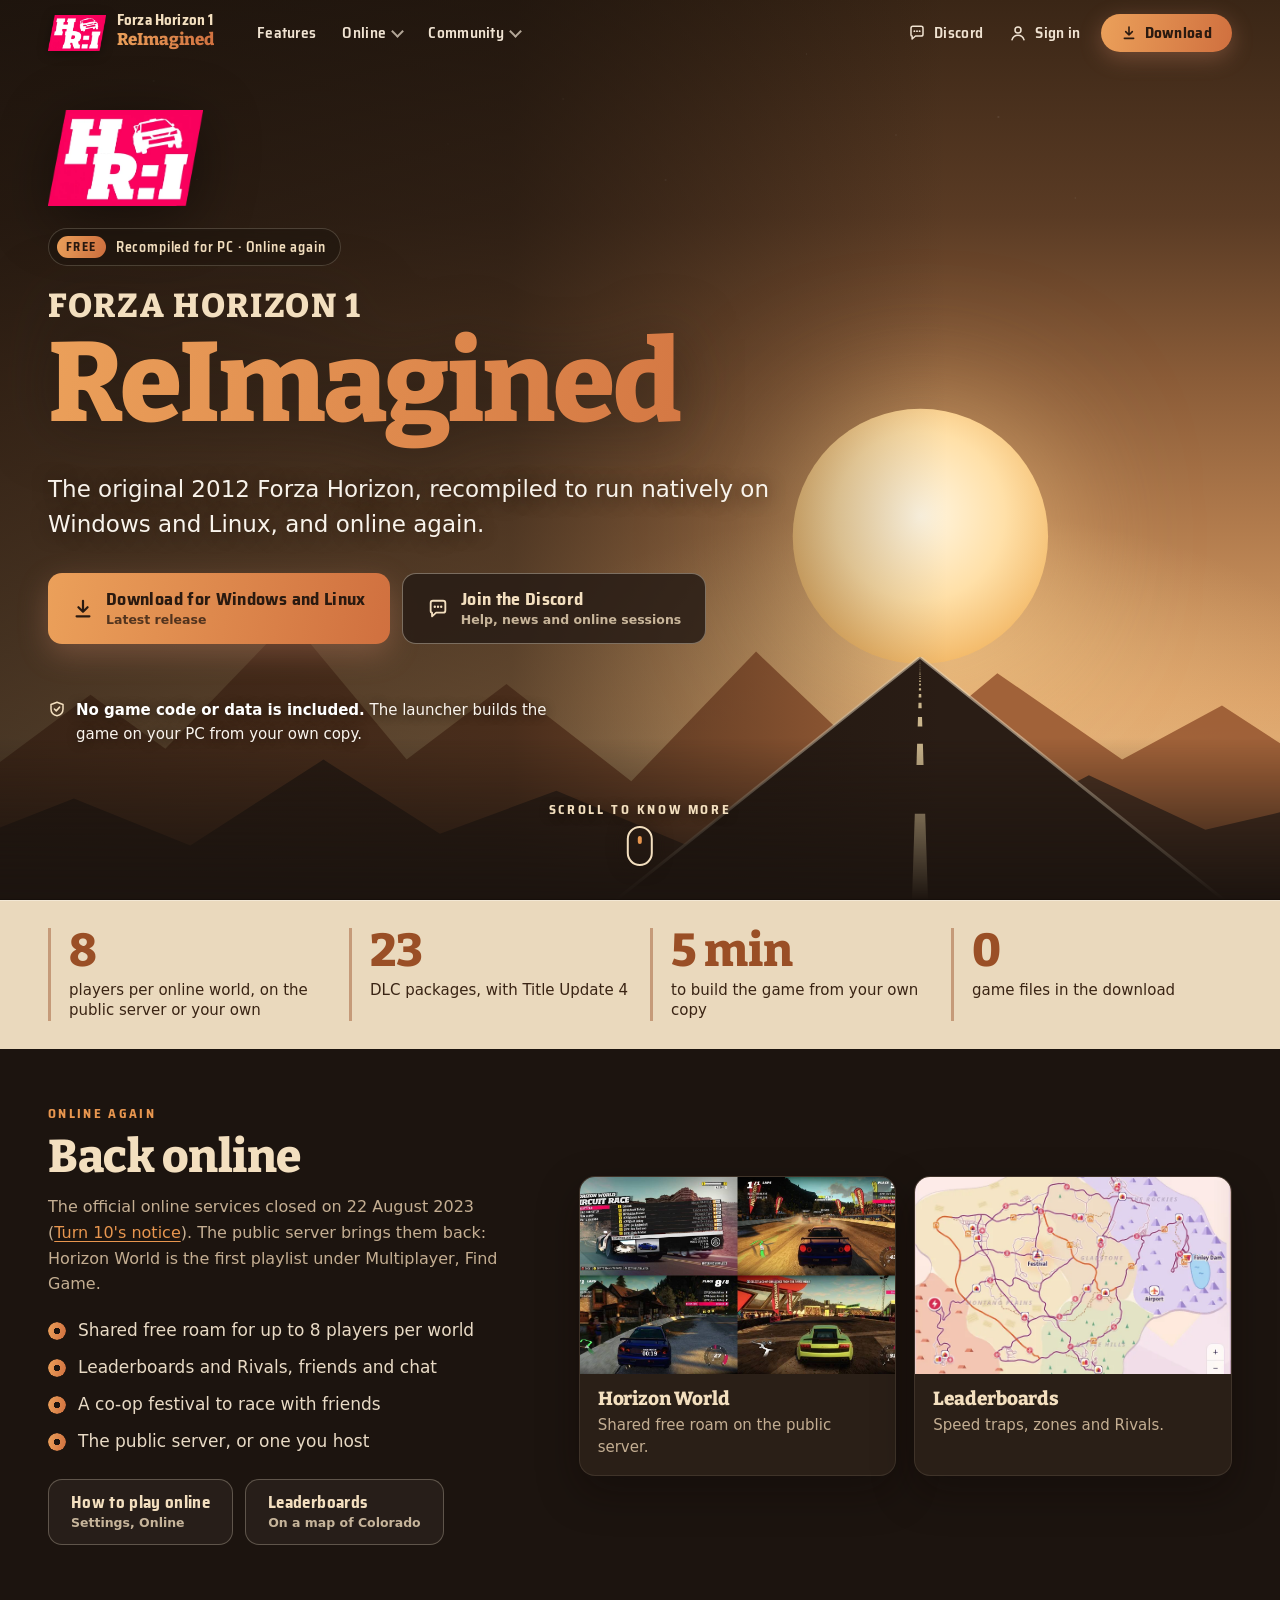
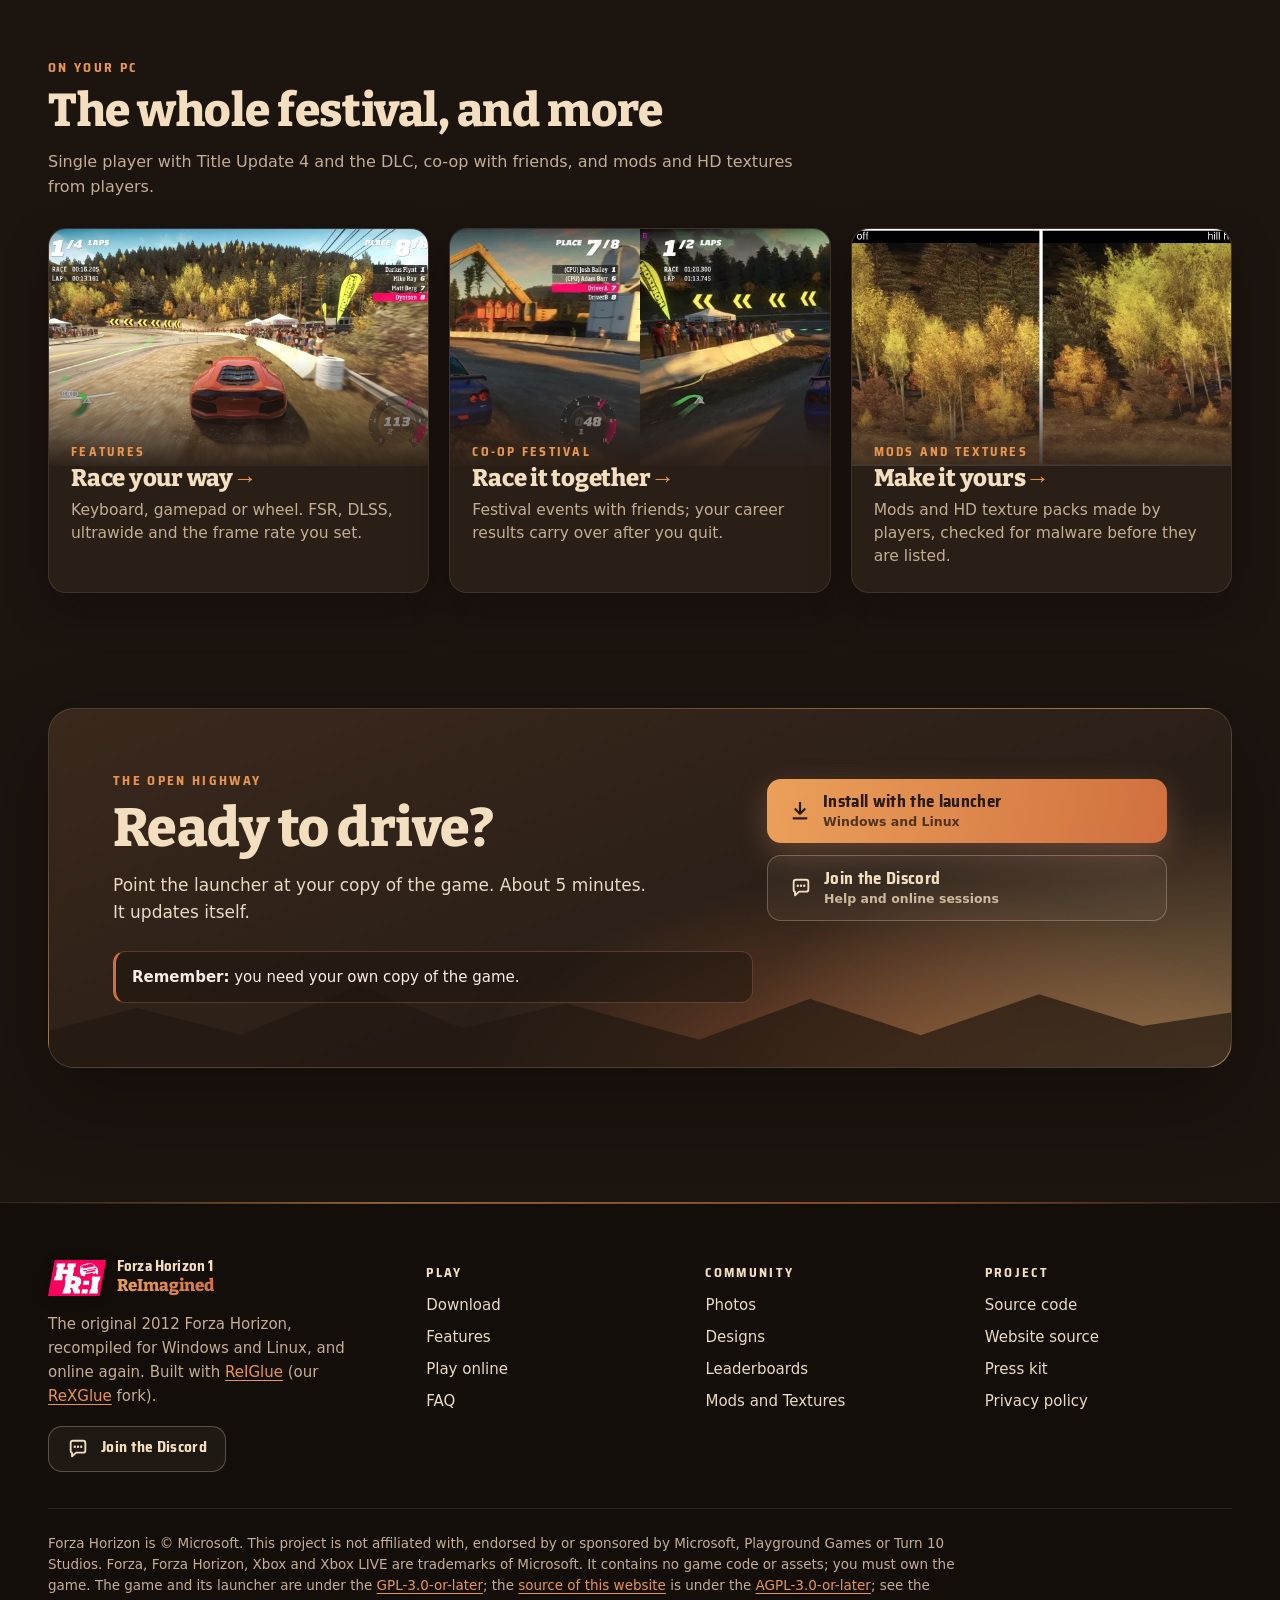
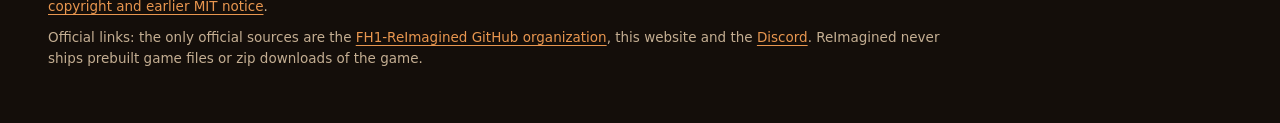
==== index.html @ 1848cf73 "Hide Photo of the Month until it runs, and say likes and uploads need one speed trap or record - Pho" ====
<!doctype html>
<html lang="en">
<head>
<meta charset="utf-8">
<meta name="viewport" content="width=device-width, initial-scale=1">
<script>
document.documentElement.classList.add("js");
try { if (localStorage.getItem("fh-signed-in") === "1") document.documentElement.classList.add("signed-in"); } catch (e) {}
(function () {
  var go = {
    mountains: "features.html#mountains",
    extras: "features.html#extras",
    numbers: "features.html#numbers",
    highway: "download.html#highway",
    online: "online.html#online",
    finish: "download.html#finish"
  };
  var id = location.hash.slice(1);
  if (go[id]) location.replace(go[id]);
})();
</script>
<title>Forza Horizon 1: ReImagined - Native PC Recomp, Online Again</title>
<meta name="description" content="The original 2012 Forza Horizon, statically recompiled to run natively on Windows and Linux, and online again: Horizon World for up to 8 players, leaderboards and Rivals on a public server you can also host. The launcher builds the game on your PC from your own copy. No game code or data included.">
<link rel="canonical" href="https://forza.dyotson.dev/">
<meta name="theme-color" content="#1c140f">
<meta property="og:title" content="Forza Horizon 1: ReImagined - the 2012 Forza Horizon, recompiled for PC and online again">
<meta property="og:description" content="The original 2012 Forza Horizon, recompiled to run natively on Windows and Linux, and online again: Horizon World, leaderboards and Rivals on a public server or your own. No game code or data included: you bring your own copy.">
<meta property="og:type" content="website">
<meta property="og:url" content="https://forza.dyotson.dev/">
<meta property="og:image" content="https://forza.dyotson.dev/images/social-preview.png">
<meta name="twitter:card" content="summary_large_image">
<script type="application/ld+json">
{
  "@context": "https://schema.org",
  "@graph": [
    {
      "@type": "WebSite",
      "name": "Forza Horizon 1: ReImagined",
      "alternateName": ["FH1 ReImagined", "ReImagined"],
      "url": "https://forza.dyotson.dev/"
    },
    {
      "@type": "SoftwareApplication",
      "name": "Forza Horizon 1: ReImagined",
      "alternateName": "FH1 ReImagined",
      "description": "The original 2012 Forza Horizon (Xbox 360), statically recompiled to run natively on Windows and Linux, with online play restored on a public server you can also host. The launcher builds the game from your own copy; no game code or data is included.",
      "applicationCategory": "GameApplication",
      "operatingSystem": "Windows 10, Windows 11, Linux, SteamOS",
      "url": "https://forza.dyotson.dev/",
      "downloadUrl": "https://github.com/FH1-ReImagined/ForzaHorizon1-ReImagined/releases/latest",
      "codeRepository": "https://github.com/FH1-ReImagined/ForzaHorizon1-ReImagined",
      "license": "https://github.com/FH1-ReImagined/ForzaHorizon1-ReImagined/blob/main/LICENSE",
      "image": "https://forza.dyotson.dev/images/social-preview.png",
      "isAccessibleForFree": true,
      "offers": {"@type": "Offer", "price": "0", "priceCurrency": "USD"},
      "sameAs": ["https://github.com/FH1-ReImagined/ForzaHorizon1-ReImagined", "https://discord.gg/yu7zScdcWw"]
    }
  ]
}
</script>
<link rel="icon" href="images/logo.svg" type="image/svg+xml">
<link rel="icon" href="images/favicon-32.png" sizes="32x32" type="image/png">
<link rel="apple-touch-icon" href="images/apple-touch-icon.png">
<link rel="stylesheet" href="style.css">
</head>
<body class="landing">
<a class="skip" href="#festival">Skip to content</a>

<div class="scene" aria-hidden="true">
  <div class="sky"></div>
  <div class="stars"></div>
  <div class="glow"></div>
  <svg class="sun" viewBox="0 0 160 160" width="160" height="160">
    <defs><radialGradient id="sunfill" cx=".5" cy=".42" r=".6"><stop offset="0" stop-color="#fff6e2"/><stop offset=".55" stop-color="#ffe0a8"/><stop offset="1" stop-color="#f2b765"/></radialGradient></defs>
    <circle cx="80" cy="80" r="76" fill="url(#sunfill)"/>
  </svg>
  <svg class="ridge far" viewBox="0 0 1600 300" preserveAspectRatio="none"><polygon points="0,300 0,190 140,110 230,160 380,40 520,170 640,100 790,190 940,70 1090,180 1230,90 1380,170 1500,120 1600,170 1600,300"/></svg>
  <svg class="ridge near" viewBox="0 0 1600 300" preserveAspectRatio="none"><polygon points="0,300 0,220 120,170 260,230 420,120 560,215 700,160 880,240 1030,150 1180,230 1340,140 1480,210 1600,180 1600,300"/></svg>
  <svg class="hero-road" viewBox="0 0 1600 400" preserveAspectRatio="none"><polygon class="asphalt" points="1150,0 1530,400 770,400"/><path class="edge" d="M1150 0L770 400M1150 0L1530 400"/><polygon class="dash" points="1143.5,258.1 1156.5,258.1 1160.0,400.0 1140.0,400.0"/><polygon class="dash" points="1146.4,142.9 1153.6,142.9 1154.4,177.8 1145.6,177.8"/><polygon class="dash" points="1147.5,98.8 1152.5,98.8 1152.9,114.3 1147.1,114.3"/><polygon class="dash" points="1148.1,75.5 1151.9,75.5 1152.1,84.2 1147.9,84.2"/><polygon class="dash" points="1148.5,61.1 1151.5,61.1 1151.7,66.7 1148.3,66.7"/><polygon class="dash" points="1148.7,51.3 1151.3,51.3 1151.4,55.2 1148.6,55.2"/><polygon class="dash" points="1148.9,44.2 1151.1,44.2 1151.2,47.1 1148.8,47.1"/><polygon class="dash" points="1149.0,38.8 1151.0,38.8 1151.0,41.0 1149.0,41.0"/><polygon class="dash" points="1149.1,34.6 1150.9,34.6 1150.9,36.4 1149.1,36.4"/><polygon class="dash" points="1149.2,31.2 1150.8,31.2 1150.8,32.7 1149.2,32.7"/><polygon class="dash" points="1149.3,28.5 1150.7,28.5 1150.7,29.6 1149.3,29.6"/><polygon class="dash" points="1149.3,26.1 1150.7,26.1 1150.7,27.1 1149.3,27.1"/><polygon class="dash" points="1149.4,24.2 1150.6,24.2 1150.6,25.0 1149.4,25.0"/><polygon class="dash" points="1149.4,22.5 1150.6,22.5 1150.6,23.2 1149.4,23.2"/><polygon class="dash" points="1149.5,21.0 1150.5,21.0 1150.5,21.6 1149.5,21.6"/><polygon class="dash" points="1149.5,19.7 1150.5,19.7 1150.5,20.3 1149.5,20.3"/><polygon class="dash" points="1149.5,18.6 1150.5,18.6 1150.5,19.0 1149.5,19.0"/><polygon class="dash" points="1149.6,17.5 1150.4,17.5 1150.4,18.0 1149.6,18.0"/><polygon class="dash" points="1149.6,16.6 1150.4,16.6 1150.4,17.0 1149.6,17.0"/><polygon class="dash" points="1149.6,15.8 1150.4,15.8 1150.4,16.2 1149.6,16.2"/><polygon class="dash" points="1149.6,15.1 1150.4,15.1 1150.4,15.4 1149.6,15.4"/><polygon class="dash" points="1149.6,14.4 1150.4,14.4 1150.4,14.7 1149.6,14.7"/><polygon class="dash" points="1149.7,13.8 1150.3,13.8 1150.4,14.0 1149.6,14.0"/><polygon class="dash" points="1149.7,13.2 1150.3,13.2 1150.3,13.4 1149.7,13.4"/><polygon class="dash" points="1149.7,12.7 1150.3,12.7 1150.3,12.9 1149.7,12.9"/><polygon class="dash" points="1149.7,12.2 1150.3,12.2 1150.3,12.4 1149.7,12.4"/><polygon class="dash" points="1149.7,11.7 1150.3,11.7 1150.3,11.9 1149.7,11.9"/><polygon class="dash" points="1149.7,11.3 1150.3,11.3 1150.3,11.5 1149.7,11.5"/><polygon class="dash" points="1149.7,10.9 1150.3,10.9 1150.3,11.1 1149.7,11.1"/><polygon class="dash" points="1149.7,10.6 1150.3,10.6 1150.3,10.7 1149.7,10.7"/><polygon class="dash" points="1149.7,10.2 1150.3,10.2 1150.3,10.4 1149.7,10.4"/><polygon class="dash" points="1149.8,9.9 1150.2,9.9 1150.3,10.1 1149.7,10.1"/><polygon class="dash" points="1149.8,9.6 1150.2,9.6 1150.2,9.8 1149.8,9.8"/><polygon class="dash" points="1149.8,9.3 1150.2,9.3 1150.2,9.5 1149.8,9.5"/><polygon class="dash" points="1149.8,9.1 1150.2,9.1 1150.2,9.2 1149.8,9.2"/><polygon class="dash" points="1149.8,8.8 1150.2,8.8 1150.2,8.9 1149.8,8.9"/><polygon class="dash" points="1149.8,8.6 1150.2,8.6 1150.2,8.7 1149.8,8.7"/><polygon class="dash" points="1149.8,8.4 1150.2,8.4 1150.2,8.5 1149.8,8.5"/><polygon class="dash" points="1149.8,8.2 1150.2,8.2 1150.2,8.2 1149.8,8.2"/><polygon class="dash" points="1149.8,8.0 1150.2,8.0 1150.2,8.0 1149.8,8.0"/><polygon class="dash" points="1149.8,7.8 1150.2,7.8 1150.2,7.8 1149.8,7.8"/><polygon class="dash" points="1149.8,7.6 1150.2,7.6 1150.2,7.7 1149.8,7.7"/><polygon class="dash" points="1149.8,7.4 1150.2,7.4 1150.2,7.5 1149.8,7.5"/><polygon class="dash" points="1149.8,7.2 1150.2,7.2 1150.2,7.3 1149.8,7.3"/><polygon class="dash" points="1149.8,7.1 1150.2,7.1 1150.2,7.1 1149.8,7.1"/></svg>
</div>

<header class="topbar">
  <a class="brand" href="index.html" aria-current="page"><img src="images/logo-mark.webp" alt="" width="58" height="36"><span>Forza Horizon 1<b>ReImagined</b></span></a>
  <button type="button" class="nav-toggle" aria-expanded="false" aria-controls="site-nav"><span class="nav-bars" aria-hidden="true"></span>Menu</button>
  <nav id="site-nav" aria-label="Site">
    <a href="features.html">Features</a>
    <details class="menu" open>
      <summary>Online</summary>
      <div class="menu-panel" id="nav-online">
        <div class="menu-list">
          <a href="leaderboards.html">Leaderboards</a>
          <a href="mods.html">Mods and Textures</a>
        </div>
      </div>
    </details>
    <details class="menu" open>
      <summary>Community</summary>
      <div class="menu-panel" id="nav-community">
        <div class="menu-list">
          <a href="gallery.html">Photos</a>
          <a href="designs.html">Designs</a>
          <a href="press.html">Press</a>
          <a href="faq.html">FAQ</a>
        </div>
      </div>
    </details>
    <a class="nav-discord" href="https://discord.gg/yu7zScdcWw">Discord</a>
    <a class="nav-account" href="account.html">Sign in</a>
    <a class="nav-cta" href="download.html">Download</a>
  </nav>
</header>

<main>
  <section id="festival" class="hero" aria-labelledby="hero-title">
    <div class="hero-copy">
      <img class="hero-logo" src="images/logo-mark.webp" alt="" width="194" height="120">
      <p class="hero-tag"><b>Free</b>Recompiled for PC &middot; Online again</p>
      <h1 id="hero-title"><span class="h1-small">Forza Horizon 1</span><span class="h1-big">ReImagined</span></h1>
      <p class="lead">The original 2012 Forza Horizon, recompiled to run natively on Windows and Linux, and online again.</p>
      <div class="cta">
        <a class="btn primary ico ico-download" href="https://github.com/FH1-ReImagined/ForzaHorizon1-ReImagined/releases/latest">
          <span>Download for Windows and Linux</span><small>Latest release</small>
        </a>
        <a class="btn ghost ico ico-chat" href="https://discord.gg/yu7zScdcWw">
          <span>Join the Discord</span><small>Help, news and online sessions</small>
        </a>
      </div>
      <p class="hero-live" role="status" aria-live="polite" aria-atomic="true"><a class="hero-live-pill" id="online-now" href="online.html" hidden><span class="live-dot" aria-hidden="true"></span><span class="live-text"></span></a></p>
      <p class="hero-note ico ico-shield"><span><strong>No game code or data is included.</strong> The launcher builds the game on your PC from your own copy.</span></p>
    </div>
    <a class="scroll-hint" href="#glance"><span>Scroll to know more</span><span class="mouse" aria-hidden="true"></span></a>
  </section>

  <section id="glance" class="facts-band" aria-label="At a glance">
    <dl class="facts">
      <div><dt>8</dt><dd>players per online world, on the public server or your own</dd></div>
      <div><dt>23</dt><dd>DLC packages, with Title Update 4</dd></div>
      <div><dt>5 min</dt><dd>to build the game from your own copy</dd></div>
      <div><dt>0</dt><dd>game files in the download</dd></div>
    </dl>
  </section>

  <section id="again" class="stop split" aria-labelledby="again-h">
    <div class="section-head">
      <p class="kicker">Online again</p>
      <h2 id="again-h">Back online</h2>
      <p class="aside">The official online services closed on 22 August 2023 (<a href="https://forza.net/news/forza-horizon-online-services-closure">Turn 10's notice</a>). The public server brings them back: Horizon World is the first playlist under Multiplayer, Find Game.</p>
      <ul class="ticks">
        <li>Shared free roam for up to 8 players per world</li>
        <li>Leaderboards and Rivals, friends and chat</li>
        <li>A co-op festival to race with friends</li>
        <li>The public server, or one you host</li>
      </ul>
      <div class="cta">
        <a class="btn ghost" href="online.html"><span>How to play online</span><small>Settings, Online</small></a>
        <a class="btn ghost" href="leaderboards.html"><span>Leaderboards</span><small>On a map of Colorado</small></a>
      </div>
      <!-- TODO(trailer): there is no trailer yet. When one exists, put its link or embed here. -->
    </div>
    <ul class="cards media-pair" aria-label="Online play">
      <li><figure>
        <button type="button" data-full="images/forza-horizon-world-online.jpg" data-cap="Online free roam"><img src="images/forza-horizon-world-online.jpg" alt="The Horizon World online playlist lobby" width="1280" height="720" loading="lazy"></button>
        <figcaption><b>Horizon World</b>Shared free roam on the public server.</figcaption>
      </figure></li>
      <li><figure>
        <button type="button" data-full="images/leaderboards-map.webp" data-cap="Leaderboards"><img src="images/leaderboards-map.webp" alt="The leaderboards map of Colorado with speed trap pins" width="710" height="552" loading="lazy"></button>
        <figcaption><b>Leaderboards</b>Speed traps, zones and Rivals.</figcaption>
      </figure></li>
    </ul>
  </section>

  <section id="explore" class="stop" aria-labelledby="explore-h">
    <div class="section-head">
      <p class="kicker">On your PC</p>
      <h2 id="explore-h">The whole festival, and more</h2>
      <p class="aside">Single player with Title Update 4 and the DLC, co-op with friends, and mods and HD textures from players.</p>
    </div>
    <ul class="tiles">
      <li><a class="tile" href="features.html">
        <span class="tile-pic"><img src="images/forza-race.jpg" alt="" width="1280" height="720" loading="lazy"></span>
        <span class="tile-body"><span class="tile-kicker">Features</span><b>Race your way</b><span>Keyboard, gamepad or wheel. FSR, DLSS, ultrawide and the frame rate you set.</span></span>
      </a></li>
      <li><a class="tile" href="features.html#extras">
        <span class="tile-pic"><img src="images/coop-race.webp" alt="" width="1280" height="360" loading="lazy"></span>
        <span class="tile-body"><span class="tile-kicker">Co-op Festival</span><b>Race it together</b><span>Festival events with friends; your career results carry over after you quit.</span></span>
      </a></li>
      <li><a class="tile" href="mods.html">
        <span class="tile-pic"><img src="images/hd-before-after.webp" alt="" width="1412" height="450" loading="lazy"></span>
        <span class="tile-body"><span class="tile-kicker">Mods and Textures</span><b>Make it yours</b><span>Mods and HD texture packs made by players, checked for malware before they are listed.</span></span>
      </a></li>
    </ul>
  </section>

  <section id="potm" class="stop" data-potm-featured hidden aria-labelledby="potm-h">
    <div class="section-head row">
      <div>
        <p class="kicker">Monthly event</p>
        <h2 id="potm-h">Photo of the Month <span class="potm-of" data-potm-month></span></h2>
        <p class="aside">The latest winner: the shot with the most votes in its month. Entering and voting are free.</p>
      </div>
      <a class="link-more" href="photo-of-the-month.html">Vote this month</a>
    </div>
    <div class="potm-featured" data-potm-photo></div>
  </section>

  <section id="photos" class="stop" data-photos-section hidden aria-labelledby="photos-h">
    <div class="section-head row">
      <div>
        <p class="kicker">Photo mode</p>
        <h2 id="photos-h">Community photos</h2>
        <p class="aside">The newest shots from players. Share yours from photo mode in the game.</p>
      </div>
      <a class="link-more" href="gallery.html">See all photos</a>
    </div>
    <ul class="shots photos" data-photos="3" aria-label="The newest community photos"></ul>
  </section>

  <section id="ready" class="stop" aria-labelledby="ready-h">
    <div class="finale">
      <div>
        <p class="kicker">The open highway</p>
        <h2 id="ready-h">Ready to drive?</h2>
        <p class="aside">Point the launcher at your copy of the game. About 5 minutes. It updates itself.</p>
      </div>
      <div class="cta">
        <a class="btn primary ico ico-download" href="download.html">
          <span>Install with the launcher</span><small>Windows and Linux</small>
        </a>
        <a class="btn ghost ico ico-chat" href="https://discord.gg/yu7zScdcWw">
          <span>Join the Discord</span><small>Help and online sessions</small>
        </a>
      </div>
      <p class="notice"><strong>Remember:</strong> you need your own copy of the game.</p>
    </div>
  </section>
</main>

<footer>
  <div class="foot-top">
    <div class="foot-brand">
      <a class="brand" href="index.html"><img src="images/logo-mark.webp" alt="" width="58" height="36"><span>Forza Horizon 1<b>ReImagined</b></span></a>
      <p>The original 2012 Forza Horizon, recompiled for Windows and Linux, and online again. Built with <a href="https://github.com/FH1-ReImagined/ReIGlue">ReIGlue</a> (our <a href="https://github.com/rexglue/rexglue-sdk">ReXGlue</a> fork).</p>
      <a class="btn ghost ico ico-chat" href="https://discord.gg/yu7zScdcWw"><span>Join the Discord</span></a>
    </div>
    <div class="foot-col">
      <p class="foot-h">Play</p>
      <ul>
        <li><a href="download.html">Download</a></li>
        <li><a href="features.html">Features</a></li>
        <li><a href="online.html">Play online</a></li>
        <li><a href="faq.html">FAQ</a></li>
      </ul>
    </div>
    <div class="foot-col">
      <p class="foot-h">Community</p>
      <ul>
        <li><a href="gallery.html">Photos</a></li>
        <li><a href="designs.html">Designs</a></li>
        <li><a href="leaderboards.html">Leaderboards</a></li>
        <li><a href="mods.html">Mods and Textures</a></li>
      </ul>
    </div>
    <div class="foot-col">
      <p class="foot-h">Project</p>
      <ul>
        <li><a href="https://github.com/FH1-ReImagined/ForzaHorizon1-ReImagined">Source code</a></li>
        <li><a href="https://github.com/FH1-ReImagined/website">Website source</a></li>
        <li><a href="press.html">Press kit</a></li>
        <li><a href="https://github.com/FH1-ReImagined/ForzaHorizon1-ReImagined/blob/main/PRIVACY.md">Privacy policy</a></li>
      </ul>
    </div>
  </div>
  <div class="foot-legal">
    <p>Forza Horizon is &copy; Microsoft. This project is not affiliated with, endorsed by or sponsored by Microsoft, Playground Games or Turn 10 Studios. Forza, Forza Horizon, Xbox and Xbox LIVE are trademarks of Microsoft. It contains no game code or assets; you must own the game. The game and its launcher are under the <a href="https://github.com/FH1-ReImagined/ForzaHorizon1-ReImagined/blob/main/LICENSE">GPL-3.0-or-later</a>; the <a href="https://github.com/FH1-ReImagined/website">source of this website</a> is under the <a href="LICENSE">AGPL-3.0-or-later</a>; see the <a href="NOTICE.md">copyright and earlier MIT notice</a>.</p>
    <p>Official links: the only official sources are the <a href="https://github.com/FH1-ReImagined">FH1-ReImagined GitHub organization</a>, this website and the <a href="https://discord.gg/yu7zScdcWw">Discord</a>. ReImagined never ships prebuilt game files or zip downloads of the game.</p>
  </div>
</footer>

<dialog id="lightbox"><form method="dialog"><button class="close" aria-label="Close">&times;</button></form><img alt=""><p></p></dialog>
<script src="nav.js"></script>
<script src="script.js"></script>
<script src="likes.js"></script>
<script src="photos.js"></script>
<script src="potm.js"></script>
<script src="online.js"></script>
</body>
</html>
---- style.css ----
/* Forza Horizon 1: ReImagined, the website's look.
   Colorado at golden hour: a warm umber page, the evening sky over red-rock ridges behind the top of
   every page (the whole first screen on the landing page), dusty orange and rust accents, sand text.
   Type: the headline font is one variable, --font-headline (now Bitter ExtraBold, fonts/, SIL Open
   Font License); Saira Semi Condensed for labels, buttons and the navbar; the system font for reading.
   To use Soho Std instead, with a licence that covers web fonts: put its woff2 files in fonts/, add an
   @font-face { font-family: "Soho Std"; font-weight: 800; src: url("fonts/<file>.woff2") format("woff2"); }
   here, and put "Soho Std" first in --font-headline. Nothing else changes. */
@font-face { font-family: "Bitter"; font-style: normal; font-weight: 800; font-display: swap; src: url("fonts/bitter-800.woff2") format("woff2"); }
@font-face { font-family: "Saira Semi Condensed"; font-style: normal; font-weight: 600; font-display: swap; src: url("fonts/saira-semi-condensed-600.woff2") format("woff2"); }
@font-face { font-family: "Saira Semi Condensed"; font-style: normal; font-weight: 700; font-display: swap; src: url("fonts/saira-semi-condensed-700.woff2") format("woff2"); }

:root {
  --bg: #1c140f;
  --bg-deep: #140e0a;
  --panel: rgba(42, 31, 23, 0.88);
  --surface: #2a1f17;
  --surface-2: #36281d;
  --border: #4d3a2a;
  --line: rgba(243, 223, 191, 0.1);
  --text: #f4ebdd;
  --soft: #e8dac5;
  --muted: #c4ae92;
  --cream: #f3dfbf;
  --sand: #ead9bd;
  --orange: #e8964f;
  --pink: #d0703f;
  --ink: #2a1a10;
  --grad: linear-gradient(100deg, #eba05a, var(--pink));
  --sky-top: #241912;
  --sky-mid: #4a3122;
  --sky-bottom: #7a4a2e;
  --ridge-far: #3d2a1d;
  --ridge-near: #2c1f16;
  --stars: .35;
  --drop-bg: #2c2119;
  --menu-bg: #1c140f;
  --tip-bg: rgba(28, 20, 15, .96);
  --bar-h: 66px;
  --gutter: clamp(16px, 4vw, 48px);
  --wrap: 1280px;
  --radius: 16px;
  --font-headline: "Bitter", "Roboto Slab", "Rockwell", Georgia, serif;
  --font-ui: "Saira Semi Condensed", system-ui, -apple-system, "Segoe UI", Roboto, Arial, sans-serif;
  --font-body: system-ui, -apple-system, "Segoe UI", Roboto, "Helvetica Neue", Arial, sans-serif;
  --ease: cubic-bezier(.2, .8, .2, 1);
  color-scheme: dark;
}
* { box-sizing: border-box; }
html { scroll-behavior: smooth; scroll-padding-top: calc(var(--bar-h) + 16px); -webkit-text-size-adjust: 100%; }
body {
  margin: 0; min-height: 100vh; position: relative; isolation: isolate; overflow-x: hidden;
  background: var(--bg); color: var(--text);
  font: 17px/1.6 var(--font-body);
  text-rendering: optimizeLegibility;
}
img, svg { max-width: 100%; }
a { color: var(--orange); text-underline-offset: 3px; }
a:hover { color: var(--cream); }
code { background: rgba(255, 255, 255, .08); padding: .1em .4em; border-radius: 6px; font-size: .9em; overflow-wrap: anywhere; }
::selection { background: rgba(223, 145, 116, .45); color: #ffffff; }
:focus-visible { outline: 2px solid var(--orange); outline-offset: 2px; border-radius: 6px; }
.skip { position: absolute; left: -999px; top: 10px; background: var(--cream); color: var(--ink); padding: 8px 14px; border-radius: 10px; z-index: 100; font-weight: 700; }
.skip:focus { left: 10px; }
.sr-only { position: absolute; width: 1px; height: 1px; overflow: hidden; clip-path: inset(50%); white-space: nowrap; }

/* ---- scrollbars: a slim sunset thumb on the night track (WebKit/Blink here, Firefox below) ---- */
::-webkit-scrollbar { width: 12px; height: 12px; }
::-webkit-scrollbar-track { background: var(--bg-deep); }
::-webkit-scrollbar-thumb {
  background: linear-gradient(180deg, var(--orange), var(--pink)); border-radius: 999px;
  border: 3px solid var(--bg-deep); min-height: 48px;
}
::-webkit-scrollbar-thumb:hover { background: linear-gradient(180deg, #e9a975, #e4a28a); }
::-webkit-scrollbar-corner { background: var(--bg-deep); }
@supports (-moz-appearance: none) {
  :root { scrollbar-color: #df9479 var(--bg-deep); scrollbar-width: thin; }
}

/* ---- the sky behind the top of the page ---- */
.scene {
  position: absolute; left: 0; right: 0; top: 0; z-index: -1; overflow: hidden; pointer-events: none;
  height: clamp(340px, 52vh, 520px);
  -webkit-mask-image: linear-gradient(180deg, #000000 62%, transparent); mask-image: linear-gradient(180deg, #000000 62%, transparent);
}
.sky { position: absolute; inset: 0; background: linear-gradient(180deg, var(--sky-top) 0%, var(--sky-mid) 55%, var(--sky-bottom) 100%); }
.stars {
  position: absolute; inset: 0 0 35% 0; opacity: var(--stars);
  background-image:
    radial-gradient(1.5px 1.5px at 12% 18%, #ffffff, transparent), radial-gradient(1px 1px at 28% 8%, #ffffff, transparent),
    radial-gradient(1.5px 1.5px at 44% 22%, #f1e3ce, transparent), radial-gradient(1px 1px at 63% 12%, #ffffff, transparent),
    radial-gradient(1.5px 1.5px at 78% 26%, #ffffff, transparent), radial-gradient(1px 1px at 90% 9%, #f1e3ce, transparent),
    radial-gradient(1px 1px at 6% 38%, #ffffff, transparent), radial-gradient(1.5px 1.5px at 52% 40%, #ffffff, transparent),
    radial-gradient(1px 1px at 84% 44%, #ffffff, transparent), radial-gradient(1px 1px at 35% 32%, #f1e3ce, transparent),
    radial-gradient(1px 1px at 70% 30%, #ffffff, transparent), radial-gradient(1.5px 1.5px at 20% 52%, #ffffff, transparent);
}
.ridge { position: absolute; left: -2%; width: 104%; max-width: none; bottom: 0; height: 38%; }
.ridge.far { height: 52%; fill: var(--ridge-far); opacity: .9; }
.ridge.near { fill: var(--ridge-near); }
.sun { display: none; }

/* ---- the navbar ---- */
.topbar {
  position: fixed; top: 0; left: 0; right: 0; z-index: 40; height: var(--bar-h);
  display: flex; align-items: center; gap: clamp(14px, 2.4vw, 36px); padding: 0 var(--gutter);
}
.topbar::before {
  content: ""; position: absolute; inset: 0; z-index: -1; pointer-events: none;
  background: rgba(25, 17, 12, .78); -webkit-backdrop-filter: blur(16px) saturate(1.3); backdrop-filter: blur(16px) saturate(1.3);
  border-bottom: 1px solid var(--line); box-shadow: 0 10px 30px rgba(11, 7, 5, .25); transition: opacity .3s;
}
html.js .landing .topbar:not(.solid)::before { opacity: 0; }
.brand { display: flex; align-items: center; gap: 11px; text-decoration: none; color: var(--cream); white-space: nowrap; flex-shrink: 0; }
.brand img { display: block; width: auto; height: 36px; filter: drop-shadow(0 2px 6px rgba(0, 0, 0, .35)); }
.brand span { display: flex; flex-direction: column; font: 700 15px/1.05 var(--font-ui); letter-spacing: .01em; }
.brand b { font: 800 17px/1.25 var(--font-headline); padding-bottom: .12em; letter-spacing: -.005em; background: var(--grad); -webkit-background-clip: text; background-clip: text; color: transparent; }
.brand:hover { color: var(--cream); }
nav { display: flex; align-items: center; gap: 2px; flex: 1; min-width: 0; }
nav a, .menu summary {
  color: #f0e3d2; text-decoration: none; font: 600 15.5px/1 var(--font-ui); letter-spacing: .02em;
  padding: 10px 12px; border-radius: 10px; position: relative; white-space: nowrap;
  transition: color .15s, background-color .15s;
}
nav a:hover, .menu summary:hover { color: var(--cream); background: rgba(241, 227, 206, .06); }
#site-nav > a[aria-current="page"]:not(.nav-cta), .menu:has(a[aria-current="page"]) > summary { color: var(--cream); }
#site-nav > a[aria-current="page"]:not(.nav-cta)::after, .menu:has(a[aria-current="page"]) > summary::before {
  content: ""; position: absolute; left: 12px; right: 12px; bottom: 2px; height: 2px; border-radius: 2px; background: var(--grad);
}
/* The right side: Discord, Sign in or Account, Download (hidden once this browser signed in). */
nav .nav-discord { margin-left: auto; }
nav .nav-discord, nav .nav-account { display: inline-flex; align-items: center; gap: 8px; }
nav .nav-discord::before, nav .nav-account::before, nav .nav-cta::before, .ico::before {
  content: ""; width: 18px; height: 18px; flex: none; background: currentColor;
  -webkit-mask: var(--icon) center / contain no-repeat; mask: var(--icon) center / contain no-repeat;
}
.nav-discord, .ico-chat { --icon: url("data:image/svg+xml,%3Csvg xmlns='http://www.w3.org/2000/svg' viewBox='0 0 24 24' fill='none' stroke='black' stroke-width='2' stroke-linecap='round' stroke-linejoin='round'%3E%3Cpath d='M4 5.5A2.5 2.5 0 0 1 6.5 3h11A2.5 2.5 0 0 1 20 5.5v8a2.5 2.5 0 0 1-2.5 2.5H10l-4.5 4v-4h0A1.5 1.5 0 0 1 4 14.5z'/%3E%3Cpath d='M8.5 9.5h.01M12 9.5h.01M15.5 9.5h.01' stroke-width='2.6'/%3E%3C/svg%3E"); }
.nav-account, .ico-user { --icon: url("data:image/svg+xml,%3Csvg xmlns='http://www.w3.org/2000/svg' viewBox='0 0 24 24' fill='none' stroke='black' stroke-width='2' stroke-linecap='round'%3E%3Ccircle cx='12' cy='8' r='4'/%3E%3Cpath d='M4 21c1.4-4 4.4-6 8-6s6.6 2 8 6'/%3E%3C/svg%3E"); }
.nav-cta, .ico-download { --icon: url("data:image/svg+xml,%3Csvg xmlns='http://www.w3.org/2000/svg' viewBox='0 0 24 24' fill='none' stroke='black' stroke-width='2.4' stroke-linecap='round' stroke-linejoin='round'%3E%3Cpath d='M12 3v12M7 10l5 5 5-5M5 20h14'/%3E%3C/svg%3E"); }
.ico-arrow { --icon: url("data:image/svg+xml,%3Csvg xmlns='http://www.w3.org/2000/svg' viewBox='0 0 24 24' fill='none' stroke='black' stroke-width='2.4' stroke-linecap='round' stroke-linejoin='round'%3E%3Cpath d='M5 12h14M13 6l6 6-6 6'/%3E%3C/svg%3E"); }
.ico-shield { --icon: url("data:image/svg+xml,%3Csvg xmlns='http://www.w3.org/2000/svg' viewBox='0 0 24 24' fill='none' stroke='black' stroke-width='2' stroke-linecap='round' stroke-linejoin='round'%3E%3Cpath d='M12 3l8 3v6c0 4.5-3.4 8-8 9-4.6-1-8-4.5-8-9V6z'/%3E%3Cpath d='M8.5 12l2.5 2.5 4.5-5'/%3E%3C/svg%3E"); }
nav .nav-cta {
  display: inline-flex; align-items: center; gap: 8px; margin-left: 6px; padding: 11px 20px;
  color: var(--ink); background: var(--grad); border-radius: 999px; font-weight: 700;
  box-shadow: 0 6px 22px rgba(223, 145, 116, .32);
}
nav .nav-cta::before { width: 16px; height: 16px; }
nav .nav-cta:hover { color: var(--ink); background: var(--grad); filter: brightness(1.08); }
nav .nav-cta[aria-current="page"] { box-shadow: 0 0 0 2px var(--cream), 0 6px 22px rgba(223, 145, 116, .32); }
nav .nav-cta[hidden], html.signed-in #site-nav .nav-cta { display: none; }
.nav-toggle {
  display: none; align-items: center; gap: 10px; flex-shrink: 0; margin-left: auto; cursor: pointer;
  font: 700 15px/1 var(--font-ui); letter-spacing: .04em; color: var(--cream);
  background: rgba(241, 227, 206, .06); border: 1px solid rgba(241, 227, 206, .18); border-radius: 999px; padding: 10px 16px;
}
.nav-toggle:hover { background: rgba(228, 150, 87, .14); }
.nav-bars { width: 16px; height: 2px; background: currentColor; box-shadow: 0 -5px currentColor, 0 5px currentColor; display: inline-block; position: relative; border-radius: 2px; }
.nav-toggle[aria-expanded="true"] .nav-bars { background: transparent; box-shadow: none; }
.nav-toggle[aria-expanded="true"] .nav-bars::before, .nav-toggle[aria-expanded="true"] .nav-bars::after {
  content: ""; position: absolute; left: 0; width: 16px; height: 2px; background: currentColor; border-radius: 2px;
}
.nav-toggle[aria-expanded="true"] .nav-bars::before { transform: rotate(45deg); }
.nav-toggle[aria-expanded="true"] .nav-bars::after { transform: rotate(-45deg); }
.menu { position: relative; margin: 0; }
.menu summary { list-style: none; cursor: pointer; display: flex; align-items: center; gap: 7px; }
.menu summary::-webkit-details-marker { display: none; }
.menu summary::marker { content: ""; }
.menu summary::after { content: ""; width: 7px; height: 7px; border: solid currentColor; border-width: 0 2px 2px 0; transform: translateY(-2px) rotate(45deg); opacity: .7; transition: transform .2s; }
.menu-panel { padding-top: 10px; }
.menu-list { display: flex; flex-direction: column; gap: 2px; }
@media (min-width: 941px) {
  .menu:hover summary::after, .menu:focus-within summary::after { transform: translateY(1px) rotate(-135deg); }
  .menu-panel { position: absolute; top: 100%; left: 0; min-width: 220px; z-index: 30; padding-top: 8px; }
  .menu:not(:hover):not(:focus-within) > .menu-panel { display: none; }
  .menu:hover > .menu-panel, .menu:focus-within > .menu-panel { display: block; }
  html:not(.js) .menu:not([open]) > .menu-panel { display: none; }
  .menu-list {
    background: var(--drop-bg); border: 1px solid var(--border); border-radius: 16px; padding: 8px;
    box-shadow: 0 24px 50px rgba(11, 7, 5, .55); animation: menu-in .16s var(--ease);
  }
  .menu-list a { padding: 11px 14px; font-size: 15.5px; }
  .menu-list a:hover, .menu-list a:focus-visible { background: rgba(228, 150, 87, .13); color: var(--cream); }
  .menu-list a[aria-current="page"] { color: var(--cream); background: rgba(228, 150, 87, .1); box-shadow: inset 3px 0 0 var(--orange); }
}
@keyframes menu-in { from { opacity: 0; transform: translateY(-4px); } to { opacity: 1; transform: none; } }
/* The full row fits once the wordmark steps aside; at 940px and below the Menu button takes over. */
@media (max-width: 1120px) and (min-width: 941px) {
  .topbar .brand span { position: absolute; width: 1px; height: 1px; overflow: hidden; clip-path: inset(50%); white-space: nowrap; }
  nav a, .menu summary { padding-left: 10px; padding-right: 10px; }
}
@media (max-width: 940px) {
  html.js .nav-toggle { display: inline-flex; }
  html.js #site-nav {
    display: none; position: fixed; top: var(--bar-h); left: 0; right: 0; z-index: 30;
    grid-template-columns: 1fr 1fr; gap: 4px 10px; align-content: start;
    padding: 10px var(--gutter) 22px; margin: 0;
    background: var(--menu-bg); border-bottom: 1px solid var(--border);
    box-shadow: 0 30px 50px rgba(11, 7, 5, .6); max-height: calc(100dvh - var(--bar-h)); overflow: auto;
  }
  html.js #site-nav.is-open { display: grid; }
  html.js #site-nav > a:not(.nav-discord):not(.nav-account):not(.nav-cta), html.js .menu { grid-column: 1 / -1; }
  html.js #site-nav > a, html.js .menu-list a { padding: 13px 12px; font-size: 18px; }
  html.js #site-nav > a[aria-current="page"]::after { display: none; }
  html.js #site-nav > a[aria-current="page"], html.js .menu-list a[aria-current="page"] { color: var(--cream); background: rgba(228, 150, 87, .1); }
  html.js .menu { border-top: 1px solid var(--line); padding-top: 8px; margin-top: 4px; }
  html.js .menu summary { color: var(--orange); font-size: 12px; font-weight: 700; letter-spacing: .16em; text-transform: uppercase; padding: 8px 12px 2px; cursor: default; background: none; }
  html.js .menu summary::before, html.js .menu summary::after { display: none; }
  html.js .menu-panel { padding: 0; }
  html.js .menu-list { display: grid; grid-template-columns: 1fr 1fr; }
  html.js #site-nav .nav-discord, html.js #site-nav .nav-account {
    margin: 14px 0 0; justify-content: center; border: 1px solid rgba(241, 227, 206, .2); border-radius: 999px; padding: 13px 12px; font-size: 16px;
  }
  html.js.signed-in #site-nav .nav-account, html.js #site-nav:has(.nav-cta[hidden]) .nav-account { grid-column: auto; }
  html.js #site-nav .nav-cta { grid-column: 1 / -1; justify-content: center; margin: 10px 0 0; padding: 15px 14px; font-size: 17px; }
  html:not(.js) .topbar { position: static; height: auto; flex-wrap: wrap; padding-top: 12px; padding-bottom: 12px; }
  html:not(.js) .topbar::before { opacity: 1; }
  html:not(.js) #site-nav { flex-wrap: wrap; width: 100%; }
  html:not(.js) .nav-discord { margin-left: 0; }
  html:not(.js) .menu summary::after { display: none; }
  html:not(.js) .menu-panel { padding: 0 0 0 12px; }
}
@media (max-width: 400px) {
  .topbar { gap: 8px; }
  .brand span { font-size: 13px; }
  .brand b { font-size: 17px; }
}

/* ---- type and the shared pieces ---- */
main { position: relative; z-index: 1; }
h1, h2, h3 { line-height: 1.1; margin: 0 0 14px; font-family: var(--font-headline); font-weight: 800; letter-spacing: -.01em; }
h1 { display: flex; flex-direction: column; }
h2, h1.plain { font-size: clamp(28px, 3.6vw, 46px); color: var(--cream); }
h1.plain { display: block; }
h3 { font-size: 21px; color: var(--cream); margin-top: 24px; }
.h1-small { color: var(--cream); font-size: clamp(20px, 2.4vw, 30px); letter-spacing: .03em; text-transform: uppercase; }
.h1-big {
  font-size: clamp(40px, 6vw, 80px); letter-spacing: -.015em; line-height: 1.1; padding-bottom: .22em; margin-bottom: -.14em;
  background: var(--grad); -webkit-background-clip: text; background-clip: text; color: transparent;
}
.kicker { margin: 0 0 10px; color: var(--orange); font: 700 13px/1.2 var(--font-ui); letter-spacing: .18em; text-transform: uppercase; }
.lead { font-size: clamp(18px, 1.6vw, 21px); line-height: 1.55; color: var(--soft); margin: 0 0 8px; max-width: 40em; }
.aside { color: var(--muted); font-size: 16px; }
.notice {
  margin: 18px 0 0; padding: 13px 16px; border: 1px solid rgba(223, 145, 116, .28); border-left: 3px solid var(--pink);
  background: rgba(223, 145, 116, .08); border-radius: 12px; font-size: 15px; color: #faede8;
}
.panel {
  width: 100%; background: var(--panel); border: 1px solid var(--line); border-radius: 20px; padding: clamp(20px, 3vw, 34px);
  -webkit-backdrop-filter: blur(10px); backdrop-filter: blur(10px); box-shadow: 0 24px 60px rgba(11, 7, 5, .35);
}
.panel h2 { font-size: clamp(23px, 2.6vw, 31px); }

.cta { display: flex; flex-wrap: wrap; gap: 12px; margin-top: 24px; }
.btn {
  display: inline-flex; flex-direction: column; justify-content: center; text-decoration: none; padding: 13px 22px; border-radius: 14px;
  font: 700 17px/1.15 var(--font-ui); letter-spacing: .02em; transition: transform .18s var(--ease), filter .18s, background-color .18s, border-color .18s;
}
.btn small { font: 600 12.5px/1.3 var(--font-body); letter-spacing: 0; opacity: .78; margin-top: 2px; }
.btn:hover { transform: translateY(-2px); }
.btn.primary { color: var(--ink); background: var(--grad); box-shadow: 0 10px 30px rgba(223, 145, 116, .3); }
.btn.primary:hover { color: var(--ink); filter: brightness(1.07); }
.btn.ghost { color: var(--cream); border: 1px solid rgba(241, 227, 206, .28); background: rgba(241, 227, 206, .05); }
.btn.ghost:hover { border-color: var(--orange); background: rgba(228, 150, 87, .12); }
.btn.ico { display: inline-grid; grid-template-columns: auto 1fr; column-gap: 12px; align-items: center; }
.btn.ico::before { grid-row: 1 / span 2; width: 22px; height: 22px; }
.btn.ico span, .btn.ico small { grid-column: 2; }
.link-more { display: inline-flex; align-items: center; gap: 8px; color: var(--cream); font: 700 16px/1 var(--font-ui); letter-spacing: .03em; text-decoration: none; white-space: nowrap; padding: 10px 0; }
.link-more::after { content: "\2192"; color: var(--orange); transition: transform .2s var(--ease); }
.link-more:hover { color: var(--orange); }
.link-more:hover::after { transform: translateX(4px); }

.chips { display: flex; flex-wrap: wrap; gap: 8px; margin: 0; }
.chips a { color: var(--cream); text-decoration: none; font: 600 15px/1 var(--font-ui); border: 1px solid rgba(241, 227, 206, .22); border-radius: 999px; padding: 9px 16px; background: rgba(241, 227, 206, .04); }
.chips a:hover { border-color: var(--orange); background: rgba(228, 150, 87, .12); }

.features, .steps, .req ul { padding-left: 1.2em; margin: 0 0 12px; }
.features li, .steps li, .req li { margin-bottom: 10px; }
.steps { counter-reset: step; list-style: none; padding: 0; }
.steps li { counter-increment: step; position: relative; padding-left: 46px; }
.steps li::before {
  content: counter(step); position: absolute; left: 0; top: 0; width: 32px; height: 32px; border-radius: 50%;
  display: grid; place-items: center; font: 800 17px/1 var(--font-headline); color: var(--ink); background: var(--grad);
}
.modes dt { font-weight: 800; color: var(--cream); margin-top: 12px; }
.modes dd { margin: 2px 0 0; color: var(--soft); }

/* ---- sections ---- */
.stop { width: min(100% - 2 * var(--gutter), var(--wrap)); margin: 0 auto; padding: clamp(36px, 4.5vw, 64px) 0; display: flex; flex-direction: column; gap: 28px; }
main > .stop:first-child { padding-top: calc(var(--bar-h) + clamp(40px, 6vw, 80px)); }
.stop[hidden], .photo-state[hidden], .design-state[hidden] { display: none; }
.section-head { max-width: 760px; }
.section-head .aside, .section-head .lead { margin: 0; }
.section-head h1, .section-head h2 { margin-bottom: 12px; }
.section-head.row { max-width: none; display: flex; flex-wrap: wrap; align-items: flex-end; justify-content: space-between; gap: 12px 32px; }
.section-head.row > div { max-width: 760px; }
.split { display: grid; grid-template-columns: minmax(0, 5fr) minmax(0, 7fr); gap: clamp(28px, 5vw, 72px); align-items: center; }
.split > .section-head { max-width: none; }
.ticks { list-style: none; margin: 20px 0 0; padding: 0; display: grid; gap: 10px; }
.ticks li { position: relative; padding-left: 30px; color: var(--soft); }
.ticks li::before { content: ""; position: absolute; left: 0; top: .3em; width: 18px; height: 18px; border-radius: 50%; background: var(--grad); -webkit-mask: radial-gradient(circle, transparent 0 3px, #000000 3.5px); mask: radial-gradient(circle, transparent 0 3px, #000000 3.5px); }

/* Pictures that open in the viewer (photos.js): a card with its caption under the picture. Only the
   picture's own button (a child of its figure or list item) is reset: a card's other buttons, such as
   the thumbs-up (likes.js), keep their own look. */
.cards { list-style: none; margin: 0; padding: 0; width: 100%; display: grid; grid-template-columns: repeat(2, minmax(0, 1fr)); gap: 18px; }
.cards li.wide { grid-column: 1 / -1; }
.cards figure { margin: 0; height: 100%; display: flex; flex-direction: column; background: var(--surface); border: 1px solid var(--line); border-radius: var(--radius); overflow: hidden; box-shadow: 0 16px 40px rgba(11, 7, 5, .35); }
.cards figure > button { all: unset; display: block; cursor: zoom-in; line-height: 0; overflow: hidden; position: relative; }
.cards figure > button:focus-visible { outline: 2px solid var(--orange); outline-offset: -2px; }
.cards img { display: block; width: 100%; height: auto; transition: transform .5s var(--ease); }
.cards figure > button:hover img { transform: scale(1.04); }
.cards li:not(.wide) img { aspect-ratio: 16 / 10; object-fit: cover; }
.cards li:not(.wide) img[src*="launcher"] { object-position: top; }
.cards figcaption { padding: 14px 18px 16px; font-size: 15px; line-height: 1.45; color: var(--muted); }
.cards figcaption b { display: block; color: var(--cream); font: 800 19px/1.2 var(--font-headline); letter-spacing: -.005em; margin-bottom: 4px; }
.shots { list-style: none; margin: 0; padding: 0; width: 100%; display: grid; grid-template-columns: 1fr 1fr; gap: 14px; }
.shots li > button { all: unset; cursor: zoom-in; display: block; position: relative; border-radius: 14px; overflow: hidden; width: 100%; line-height: 0; }
.shots li > button:focus-visible { outline: 2px solid var(--orange); outline-offset: -2px; }
.shots img { display: block; width: 100%; height: auto; }

/* ---- the photo viewer (photos.js): one photo at a time, sliding to the next ---- */
html.viewer-open { overflow: hidden; }
#lightbox {
  position: fixed; inset: 0; width: 100%; height: 100%; max-width: none; max-height: none; margin: 0; padding: 0;
  border: 0; background: transparent; color: var(--text); overflow: hidden;
}
#lightbox::backdrop { background: rgba(15, 10, 6, .94); -webkit-backdrop-filter: blur(8px); backdrop-filter: blur(8px); }
#lightbox[open] { display: block; animation: viewer-in .22s var(--ease); }
@keyframes viewer-in { from { opacity: 0; } to { opacity: 1; } }
#lightbox form { margin: 0; }
#lightbox .close {
  all: unset; position: absolute; z-index: 3; right: max(12px, env(safe-area-inset-right)); top: 12px; width: 46px; height: 46px; border-radius: 50%;
  display: grid; place-items: center; font-size: 30px; line-height: 1; cursor: pointer; color: var(--cream); background: rgba(241, 227, 206, .08);
}
#lightbox .close:hover { background: rgba(228, 150, 87, .2); }
#lightbox .close:focus-visible { outline: 2px solid var(--orange); outline-offset: 2px; }
.viewer-count { position: absolute; z-index: 2; left: max(18px, env(safe-area-inset-left)); top: 20px; margin: 0; font: 700 15px/1 var(--font-ui); letter-spacing: .12em; color: var(--muted); font-variant-numeric: tabular-nums; }
.viewer-count b { color: var(--cream); }
.viewer-stage { position: absolute; left: 0; right: 0; top: 70px; bottom: 92px; overflow: hidden; touch-action: pan-y; user-select: none; -webkit-user-select: none; cursor: grab; }
.viewer-stage.dragging { cursor: grabbing; }
.viewer-track { position: absolute; inset: 0; will-change: transform; }
.viewer-track.moving { transition: transform .42s var(--ease); }
.viewer-slide { position: absolute; inset: 0; display: grid; place-items: center; padding: 0 clamp(12px, 7vw, 110px); transform: translateX(calc(var(--pos, 0) * 100%)); }
.viewer-slide[hidden] { display: none; }
.viewer-box { width: 100%; height: 100%; container-type: size; display: grid; place-items: center; }
.viewer-frame {
  position: relative; aspect-ratio: var(--ar, 16 / 9); width: min(100cqw, 100cqh * var(--ar, 1.7778)); border-radius: 12px; overflow: hidden;
  background: rgba(241, 227, 206, .04); box-shadow: 0 30px 80px rgba(0, 0, 0, .6);
}
.viewer-frame img { position: absolute; inset: 0; width: 100%; height: 100%; object-fit: contain; display: block; -webkit-user-drag: none; }
.viewer-lo { filter: blur(10px); transform: scale(1.04); opacity: .7; }
.viewer-lo:not([src]) { display: none; }
.viewer-hi { opacity: 0; transition: opacity .3s ease; }
.viewer-hi:not([src]) { visibility: hidden; }
.viewer-hi.is-loaded { opacity: 1; }
.viewer-frame::after { content: ""; position: absolute; left: 50%; top: 50%; width: 34px; height: 34px; margin: -17px 0 0 -17px; border-radius: 50%; border: 3px solid rgba(241, 227, 206, .25); border-top-color: var(--orange); animation: spin .8s linear infinite; }
.viewer-frame.is-loaded::after { display: none; }
@keyframes spin { to { transform: rotate(360deg); } }
.viewer-nav {
  all: unset; position: absolute; z-index: 2; top: calc(50% - 10px); width: 54px; height: 54px; margin-top: -27px; border-radius: 50%; cursor: pointer;
  display: grid; place-items: center; color: var(--cream); background: rgba(39, 28, 20, .72); border: 1px solid rgba(241, 227, 206, .18);
  -webkit-backdrop-filter: blur(6px); backdrop-filter: blur(6px); transition: background-color .15s, opacity .2s, transform .15s;
}
.viewer-nav::before { content: ""; width: 12px; height: 12px; border: solid currentColor; border-width: 0 3px 3px 0; transform: translateX(-2px) rotate(-45deg); }
.viewer-prev { left: max(14px, env(safe-area-inset-left)); }
.viewer-prev::before { transform: translateX(2px) rotate(135deg); }
.viewer-next { right: max(14px, env(safe-area-inset-right)); }
.viewer-nav:hover { background: rgba(228, 150, 87, .28); }
.viewer-nav:active { transform: scale(.94); }
.viewer-nav:focus-visible { outline: 2px solid var(--orange); outline-offset: 2px; }
.viewer-nav:disabled { opacity: 0; pointer-events: none; }
.viewer-nav[hidden] { display: none; }
.viewer-cap {
  position: absolute; left: 0; right: 0; bottom: 0; height: 92px; margin: 0; padding: 14px 80px calc(14px + env(safe-area-inset-bottom));
  display: flex; flex-direction: column; align-items: center; justify-content: center; text-align: center; gap: 2px;
}
.viewer-cap b { font: 800 21px/1.2 var(--font-headline); color: var(--cream); letter-spacing: .01em; max-width: 100%; overflow: hidden; text-overflow: ellipsis; white-space: nowrap; }
.viewer-cap span { color: var(--muted); font-size: 15px; max-width: 100%; overflow: hidden; text-overflow: ellipsis; white-space: nowrap; }
.viewer-cap span:empty { display: none; }
@media (max-width: 700px) {
  .viewer-stage { top: 64px; bottom: 96px; }
  .viewer-slide { padding: 0 8px; }
  .viewer-nav { top: auto; bottom: 22px; margin-top: 0; width: 48px; height: 48px; }
  .viewer-cap { padding: 12px 72px calc(12px + env(safe-area-inset-bottom)); }
  .viewer-cap b { font-size: 20px; }
}
@media (pointer: coarse) and (min-width: 701px) { .viewer-nav { width: 58px; height: 58px; } }

/* ---- the footer ---- */
footer { position: relative; z-index: 1; margin-top: clamp(40px, 6vw, 80px); padding: 56px var(--gutter) 44px; color: var(--muted); font-size: 14px; background: var(--bg-deep); border-top: 1px solid var(--line); }
footer::before { content: ""; position: absolute; left: 0; right: 0; top: -1px; height: 2px; background: linear-gradient(90deg, transparent, var(--orange) 30%, var(--pink) 70%, transparent); opacity: .55; }
.foot-top { max-width: var(--wrap); margin: 0 auto 36px; display: grid; grid-template-columns: minmax(0, 1.4fr) repeat(3, minmax(0, 1fr)); gap: 32px; }
.foot-brand p { margin: 14px 0 18px; max-width: 34ch; color: var(--muted); font-size: 15px; }
.foot-brand .btn { padding: 11px 18px; font-size: 15.5px; }
.foot-col p.foot-h { margin: 6px 0 12px; color: var(--cream); font: 700 13px/1.2 var(--font-ui); letter-spacing: .18em; text-transform: uppercase; }
.foot-col ul { list-style: none; margin: 0; padding: 0; display: grid; gap: 8px; }
.foot-col a { color: var(--soft); text-decoration: none; font-size: 15px; }
.foot-col a:hover { color: var(--orange); text-decoration: underline; }
.foot-legal { max-width: var(--wrap); margin: 0 auto; padding-top: 24px; border-top: 1px solid var(--line); }
footer p { max-width: 920px; margin: 0 0 10px; }
.foot-legal p { font-size: 13.5px; line-height: 1.55; }
@media (max-width: 900px) {
  .foot-top { grid-template-columns: 1fr 1fr 1fr; }
  .foot-brand { grid-column: 1 / -1; }
}
@media (max-width: 520px) {
  .foot-top { grid-template-columns: 1fr 1fr; gap: 26px 20px; }
  .foot-col:last-child { grid-column: 1 / -1; }
}

/* ---- the numbers on the Features page ---- */
.stats { display: grid; grid-template-columns: repeat(auto-fit, minmax(150px, 1fr)); gap: 12px; margin: 0 0 22px; }
.stats div { background: rgba(255, 255, 255, .04); border: 1px solid var(--line); border-radius: 14px; padding: 14px 16px; }
.stats dt { font: 800 34px/1 var(--font-headline); background: var(--grad); -webkit-background-clip: text; background-clip: text; color: transparent; }
.stats dd { margin: 6px 0 0; font-size: 14.5px; color: var(--soft); line-height: 1.35; }
.fps { width: 100%; border-collapse: collapse; margin: 0 0 12px; font-variant-numeric: tabular-nums; }
.fps caption { text-align: left; font: 700 17px/1.3 var(--font-ui); color: var(--cream); padding-bottom: 8px; }
.fps th, .fps td { padding: 10px 12px; text-align: right; border-bottom: 1px solid var(--border); }
.fps thead th { color: var(--muted); font-size: 13px; font-weight: 700; }
.fps tbody th { color: var(--orange); font-weight: 800; text-align: left; }
.fps thead th:first-child { text-align: left; }

/* ---- pages with a heading and a list (gallery, designs, mods, account, FAQ, press, leaderboards) ---- */
.board-page { padding: calc(var(--bar-h) + clamp(32px, 5vw, 64px)) var(--gutter) 40px; max-width: 1520px; margin: 0 auto; }
.board-page .panel { width: 100%; }
.lb-head, .page-head { margin: 0 0 28px; }
.lb-head h1, .page-head h1 { margin: 0 0 10px; }
.lb-head .h1-big, .page-head .h1-big { font-size: clamp(38px, 5vw, 68px); }
.lb-head .aside, .page-head .aside { margin: 0; max-width: 860px; color: var(--soft); font-size: 17px; }

/* ---- leaderboards page: the map of Colorado and the board beside it ---- */
.lb-page {
  --select-bg: #37281e;
  --state-error: #faede8;
  --map-sea: rgba(28, 20, 14, .72);
  --map-land: #4b392d; --map-drop: #150e09; --map-shore: #f1e3ce;
  --map-plains: #513e31; --map-hills: #5a4537; --map-foothills: #604b3d; --map-mountains: #715746; --map-redrock: #5f4238;
  --map-water: #314f65; --map-water-edge: #8cb5d3;
  --map-peak-a: #997862; --map-peak-b: #644a39; --map-snow: #f9f4ec;
  --map-mesa-a: #a0705e; --map-mesa-b: #6f4c3f; --map-tree: #4a6940;
  --map-field: #594537; --map-furrow: #6a5344; --map-glow: #e49657;
  --map-road: #ddc0a8; --map-road-main: #f1e3ce; --map-road-freeway: #e49657; --map-road-dirt: #ca9e7a; --map-road-casing: #271c14;
  --map-label: #f1e3ce; --map-name: #f1e3ce; --map-name-halo: #4b392d; --chip-ring: #f1e3ce;
  --map-icon-bg: #3c2c22; --map-icon-line: #f1e3ce; --map-icon-a: #df9174; --map-icon-b: #e49657; --map-icon-ink: #3c2c22;
  --pin-trap: #df9174; --pin-zone: #e49657; --pin-event: #e9c381; --pin-glyph: #2b1f17; --pin-ring: #f1e3ce; --pin-shadow: rgba(19, 13, 9, .55);
  --tip-bg: rgba(39, 28, 20, .96);
}
@media (prefers-color-scheme: light) {
  .lb-page {
    --bg: #f6ecdc; --panel: rgba(255, 250, 242, .92); --border: #dcc8ad; --text: #3a2414; --muted: #6d5440; --cream: #4a2c18;
    --orange: #a24a1c; --pink: #9c4520; --grad: linear-gradient(100deg, #b3561f, #8e3d1c);
    --sky-top: #f0e0c6; --sky-bottom: #e2b27e; --ridge-far: #d9b892; --ridge-near: #cba37a;
    --select-bg: #ffffff; --state-error: #844b37;
    --map-sea: rgba(253, 251, 248, .55);
    --map-land: #f6f1e9; --map-drop: #ac9f97; --map-shore: #7c6658;
    --map-plains: #eae0d1; --map-hills: #e6dcce; --map-foothills: #ded6c9; --map-mountains: #efe3d4; --map-redrock: #e4d6c1;
    --map-water: #b9d1e2; --map-water-edge: #5c85a2;
    --map-peak-a: #decdc1; --map-peak-b: #bca595; --map-snow: #ffffff;
    --map-mesa-a: #cd9986; --map-mesa-b: #a57563; --map-tree: #819b78;
    --map-field: #e6d7bd; --map-furrow: #d6c19e; --map-glow: #e49758;
    --map-road: #ab9086; --map-road-main: #765743; --map-road-freeway: #c77e43; --map-road-dirt: #a27958; --map-road-casing: #fcfaf6;
    --map-label: #715a4b; --map-name: #3f2f25; --map-name-halo: #f6f1e9; --chip-ring: #7f6f65;
    --map-icon-bg: #fcfaf6; --map-icon-line: #604737; --map-icon-a: #bf7054; --map-icon-b: #d58747; --map-icon-ink: #604737;
    --pin-trap: #b8694c; --pin-zone: #c46f2a; --pin-event: #9f742b; --pin-glyph: #ffffff; --pin-ring: #fcfaf6; --pin-shadow: rgba(96, 71, 55, .35);
    --tip-bg: rgba(253, 251, 249, .97);
    --drop-bg: #fdfbf8; --menu-bg: #fdfaf6;
    --sky-mid: #ebd2ae; --soft: #4a3424; --line: rgba(74, 44, 24, .14); --bg-deep: #efe2cc;
    --surface: #fffaf2; --surface-2: #f3e6d2; --stars: 0;
    color-scheme: light;
  }
  .lb-page .scene { -webkit-mask-image: none; mask-image: none; height: clamp(300px, 44vh, 440px); }
  .lb-page .scene::after { content: ""; position: absolute; left: 0; right: 0; bottom: 0; height: 40%; background: linear-gradient(180deg, transparent, var(--bg)); }
  .lb-page .topbar::before { border-bottom-color: var(--border); box-shadow: none; }
  .lb-page nav .nav-discord, .lb-page nav .nav-account { color: var(--muted); }
  .lb-page .brand span { color: var(--text); }
  .lb-page footer a:not(.btn) { color: var(--pink); }
  .lb-page .foot-col a { color: var(--soft); }
  .lb-page .btn.ghost { border-color: var(--border); background: rgba(255, 255, 255, .6); }
  .lb-page .foot-col p.foot-h { color: var(--text); }
  html:has(> body.lb-page)::-webkit-scrollbar-track, html:has(> body.lb-page)::-webkit-scrollbar-corner, .lb-page ::-webkit-scrollbar-track { background: #efe2cc; }
  html:has(> body.lb-page)::-webkit-scrollbar-thumb, .lb-page ::-webkit-scrollbar-thumb { border-color: #efe2cc; }
  @supports (-moz-appearance: none) { :root:has(> body.lb-page) { scrollbar-color: #c77e43 #efe2cc; } }
  .lb-page .topbar { background: none; border-bottom-color: var(--border); }
  .lb-page .topbar::before { background: linear-gradient(180deg, rgba(253, 250, 246, .94), rgba(253, 250, 246, .7)); }
  .lb-page .brand { color: var(--text); }
  .lb-page nav a, .lb-page .menu summary { color: var(--muted); }
  .lb-page nav a:hover, .lb-page a:hover, .lb-page .menu summary:hover, .lb-page .menu[open] summary { color: var(--pink); }
  .lb-page .menu:has(a[aria-current="page"]) > summary, .lb-page nav a[aria-current="page"] { color: var(--pink); text-decoration-color: var(--pink); }
  .lb-page .nav-toggle { color: var(--text); }
  .lb-page nav .nav-discord { color: var(--text); }
  .lb-page footer { background: linear-gradient(180deg, transparent, #efe2cc 40%); }
  .lb-page nav .nav-cta, .lb-page nav .nav-cta:hover, .lb-page nav .nav-cta[aria-current="page"] { color: #ffffff; }
  .lb-page .panel { box-shadow: 0 20px 60px rgba(96, 71, 55, .14); }
}

.lb-grid { display: grid; grid-template-columns: minmax(0, 1.6fr) minmax(0, 1fr); gap: 18px; align-items: start; }
.lb-map { position: relative; border-radius: 20px; border: 1px solid var(--border); background: var(--map-sea); overflow: hidden; box-shadow: 0 20px 60px rgba(0, 0, 0, .3); }
.lb-canvas { position: relative; aspect-ratio: 1.27; min-height: 300px; max-height: max(380px, calc(100vh - 250px)); touch-action: none; cursor: grab; user-select: none; -webkit-user-select: none; outline: none; }
.lb-canvas.dragging { cursor: grabbing; }
.lb-canvas:focus-visible { box-shadow: inset 0 0 0 2px var(--orange); }
.lb-canvas svg { position: absolute; inset: 0; width: 100%; height: 100%; display: block; }
.lb-canvas .cm-roads path, .lb-canvas .cm-water, .lb-canvas .cm-shore { vector-effect: non-scaling-stroke; }
.lb-canvas .cmap { --map-rw-casing: calc(4.4px * var(--cm-zr, 1)); --map-rw-dirt: calc(1.4px * var(--cm-zr, 1)); --map-rw-minor: calc(1.3px * var(--cm-zr, 1));
  --map-rw-main: calc(2.2px * var(--cm-zr, 1)); --map-rw-freeway: calc(3px * var(--cm-zr, 1)); --map-dirt-dash: 3 3; }
.lb-canvas .cm-water { stroke-width: 1.5px; }
.lb-canvas .cm-shore { stroke-width: 1.5px; }
.lb-canvas .cm-mk { transform: translate(calc(var(--x) * 1px), calc(var(--y) * 1px)) scale(var(--cm-s, 1)); }
.lb-pin { transform: translate(calc(var(--x) * 1px), calc(var(--y) * 1px)) scale(calc(var(--cm-s, 1) * var(--pin-k, 1))); }
.lb-pin-event { --pin-k: .86; }
.lb-canvas .cm-label { font-size: 13px; fill-opacity: .3; stroke-opacity: .18; }
.lb-canvas .cm-name { font-size: 11.5px; stroke-width: 3.5px; }
.lb-canvas .cmap.far .cm-lm-town .cm-name { display: none; }
.lb-canvas .cm-lm use { pointer-events: auto; }
.lb-canvas .cm-wave { stroke-width: 2px; vector-effect: non-scaling-stroke; }
.lb-state { position: absolute; inset: 0; display: grid; place-items: center; color: var(--muted); padding: 20px; text-align: center; }

.lb-pin { cursor: pointer; outline: none; }
.lb-pin .pin-hit { fill: transparent; }
.lb-pin .pin-shadow { fill: var(--pin-shadow); }
.lb-pin .pin-body { stroke: var(--pin-ring); stroke-width: 2; }
.lb-pin .pin-glyph { fill: var(--pin-glyph); }
.lb-pin .pin-glyph-line { fill: none; stroke: var(--pin-glyph); stroke-width: 2; stroke-linecap: round; }
.lb-pin-trap .pin-body { fill: var(--pin-trap); }
.lb-pin-zone .pin-body { fill: var(--pin-zone); }
.lb-pin-event .pin-body { fill: var(--pin-event); }
.lb-pin .pin-in { transition: transform .15s; }
.lb-pin.is-empty .pin-in { transform: scale(.72); opacity: .62; }
.lb-pin:hover .pin-in, .lb-pin:focus-visible .pin-in { transform: scale(1.22); opacity: 1; }
.lb-pin .pin-ring { fill: none; stroke: var(--pin-ring); stroke-width: 2.5; opacity: 0; }
.lb-pin:focus-visible .pin-ring { opacity: 1; stroke: var(--orange); }
.lb-pin.is-sel .pin-in { transform: scale(1.3); opacity: 1; }
.lb-pin.is-sel .pin-ring { opacity: 1; animation: lb-pulse 1.8s ease-out infinite; transform-origin: 0 0; }
@keyframes lb-pulse { 0% { transform: scale(.9); opacity: .9; } 100% { transform: scale(1.9); opacity: 0; } }
.lb-pins.hide-trap .lb-pin-trap, .lb-pins.hide-zone .lb-pin-zone, .lb-pins.hide-event .lb-pin-event, .lb-pins.hide-empty-event .lb-pin-event.is-empty { display: none; }

.lb-tools { position: absolute; z-index: 2; left: 12px; right: 12px; top: 12px; pointer-events: none; }
.lb-tools > * { pointer-events: auto; }
.lb-chips { display: flex; flex-wrap: wrap; gap: 6px; padding-right: 0; }
.lb-chip { font: inherit; font-size: 13px; font-weight: 700; display: inline-flex; align-items: center; gap: 7px; padding: 6px 11px; border-radius: 999px; cursor: pointer;
  color: var(--text); background: var(--panel); border: 1px solid var(--border); backdrop-filter: blur(8px); }
.lb-chip[aria-pressed="false"] { opacity: .55; }
.lb-chip[aria-pressed="false"] .dot { background: transparent !important; }
.lb-chip .dot { width: 10px; height: 10px; border-radius: 50%; border: 2px solid var(--chip-ring); box-sizing: content-box; }
.lb-chip .n { color: var(--muted); font-weight: 600; }
.lb-zoom { position: absolute; z-index: 2; right: 12px; bottom: 12px; display: flex; flex-direction: column; border-radius: 12px; overflow: hidden; border: 1px solid var(--border); background: var(--panel); backdrop-filter: blur(8px); }
.lb-zoom button { font: inherit; font-size: 20px; line-height: 1; width: 38px; height: 36px; border: 0; background: transparent; color: var(--text); cursor: pointer; }
.lb-zoom button + button { border-top: 1px solid var(--border); }
.lb-zoom button:hover { background: rgba(228, 150, 87, .16); }
.lb-zoom .reset { font-size: 15px; }
.lb-help { position: absolute; z-index: 1; left: 12px; bottom: 10px; margin: 0; font-size: 12px; color: var(--muted); background: var(--panel); border: 1px solid var(--border); border-radius: 999px; padding: 3px 10px; pointer-events: none; }
.lb-tip { position: absolute; z-index: 3; pointer-events: none; min-width: 180px; max-width: 280px; padding: 9px 12px; border-radius: 12px; font-size: 13px; line-height: 1.35;
  background: var(--tip-bg); color: var(--text); border: 1px solid var(--border); box-shadow: 0 10px 30px rgba(0, 0, 0, .35); transform: translate(-50%, calc(-100% - 16px)); }
.lb-tip b { display: block; font-size: 14px; color: var(--cream); }
.lb-tip .k { color: var(--muted); font-size: 12px; }
.lb-tip .top { margin-top: 4px; font-variant-numeric: tabular-nums; }
.lb-tip .top strong { color: var(--orange); }
.lb-tip[hidden] { display: none; }
.lb-tip.card { pointer-events: auto; }
.lb-tip-go { display: block; width: 100%; margin-top: 8px; font: inherit; font-size: 13px; font-weight: 800; padding: 7px 10px; border: 0; border-radius: 9px;
  cursor: pointer; color: #2b1f17; background: linear-gradient(90deg, var(--orange), var(--pink)); }

.lb-panel { position: sticky; top: 76px; max-height: calc(100vh - 92px); overflow: auto; }
.lb-board-head { margin: 4px 0 8px; }
.lb-board-head h2 { font-size: clamp(22px, 2.4vw, 30px); margin: 4px 0 6px; }
.lb-kind { display: inline-flex; align-items: center; gap: 7px; font-size: 12px; font-weight: 800; letter-spacing: .12em; text-transform: uppercase; color: var(--orange); }
.lb-kind .dot { width: 9px; height: 9px; border-radius: 50%; }
.lb-best { display: flex; flex-wrap: wrap; gap: 4px 14px; align-items: baseline; margin: 0 0 6px; }
.lb-best strong { font-size: 26px; font-weight: 900; background: linear-gradient(90deg, var(--orange), var(--pink)); -webkit-background-clip: text; background-clip: text; color: transparent; font-variant-numeric: tabular-nums; }
.lb-best span { color: var(--muted); font-size: 14px; }
.lb-intro { color: var(--muted); font-size: 15px; }
.board-controls { display: flex; flex-wrap: wrap; gap: 12px; margin: 0 0 14px; }
.board-controls label { display: flex; flex-direction: column; gap: 4px; font-size: 13px; font-weight: 700; color: var(--muted); flex: 1 1 180px; min-width: 0; }
.board-controls label:last-child { flex: 0 1 150px; }
.board-controls select { font: inherit; font-size: 16px; color: var(--text); background: var(--select-bg); border: 1px solid var(--border); border-radius: 10px; padding: 9px 10px; width: 100%; min-width: 0; text-overflow: ellipsis; }
.board-meta { color: var(--muted); font-size: 14px; margin: 0 0 8px; }
.board-wrap { overflow-x: auto; }
.board { width: 100%; border-collapse: collapse; font-variant-numeric: tabular-nums; }
.board th, .board td { padding: 7px 8px; text-align: left; border-bottom: 1px solid var(--border); }
.board thead th { color: var(--muted); font-size: 13px; font-weight: 700; white-space: nowrap; }
.board td:first-child, .board th:first-child { text-align: right; color: var(--orange); font-weight: 800; width: 2.6em; }
.board .num { text-align: right; white-space: nowrap; font-weight: 700; color: var(--cream); }
.board .who { overflow-wrap: anywhere; }
.board td:last-child { white-space: nowrap; font-size: 14px; color: var(--muted); }
.board .who small { display: block; font-size: 12.5px; line-height: 1.3; color: var(--muted); }
.board tbody tr:nth-child(-n+3) td:first-child { color: var(--pink); }
.board-state { padding: 18px 0; color: var(--muted); }
.board-state.error { color: var(--state-error); }
@media (max-width: 1100px) { .lb-panel .board .opt { display: none; } }
@media (max-width: 900px) {
  .lb-grid { grid-template-columns: minmax(0, 1fr); }
  .lb-canvas { aspect-ratio: auto; height: min(62vh, 560px); max-height: none; }
  .lb-panel { position: static; max-height: none; overflow: visible; }
  .lb-panel .board .opt { display: table-cell; }
}
@media (max-width: 600px) {
  .board-page { padding: 76px 12px 40px; }
  .lb-head .aside, .page-head .aside { font-size: 14px; }
  .lb-map { border-radius: 16px; }
  .lb-tools { left: 8px; right: 8px; top: 8px; }
  .lb-zoom { right: 8px; bottom: 8px; }
  .lb-zoom button { width: 40px; height: 40px; }
  .lb-chip { font-size: 12px; padding: 5px 9px; }
  .lb-chip .n { display: none; }
  .lb-help { display: none; }
  .lb-canvas { --pin-k: .8; }
  .lb-pin-event { --pin-k: .7; }
  .lb-panel .board .opt { display: none; }
  .board th, .board td { padding: 8px 6px; }
}
@media (prefers-reduced-motion: reduce) {
  .lb-pin .pin-in { transition: none; }
  .lb-pin.is-sel .pin-ring { animation: none; opacity: 1; }
}

/* ---- the landing page ---- */
.landing .scene { height: max(100vh, 680px); height: max(100svh, 680px); -webkit-mask-image: linear-gradient(180deg, #000000 82%, transparent); mask-image: linear-gradient(180deg, #000000 82%, transparent); }
.landing { --sky-top: #3a2616; --sky-mid: #b07a4c; --sky-bottom: #f0cb92; --ridge-far: #9a5a33; --ridge-near: #4a3122; --stars: .12; }
.landing .sky { background: linear-gradient(180deg, var(--sky-top) 0%, #5a3b24 24%, #8a5c38 42%, var(--sky-mid) 58%, #dca36a 78%, var(--sky-bottom) 100%); }
/* A shade behind the words, so the light text keeps its contrast over the bright horizon. */
.landing .scene::after { content: ""; position: absolute; inset: 0; background: linear-gradient(90deg, rgba(20, 14, 10, .74) 0%, rgba(20, 14, 10, .62) 40%, rgba(20, 14, 10, .3) 58%, transparent 74%); }
.landing .stars { inset: 0 0 50% 0; }
.landing .sun {
  display: block; position: absolute; left: 71.875%; bottom: 25.5%; width: clamp(150px, 21vw, 400px); height: auto; margin-left: calc(clamp(150px, 21vw, 400px) / -2);
  transform: translateY(calc(var(--hero-t, 0) * 120px)); filter: drop-shadow(0 0 70px rgba(246, 205, 140, .6));
}
.landing .ridge.far { height: 36%; }
.landing .ridge.near { height: 26%; }
.hero-road { position: absolute; left: 0; bottom: 0; width: 100%; height: 27%; }
.hero-road .asphalt { fill: #2a1d15; }
.hero-road .edge { fill: none; stroke: #ead9bd; stroke-opacity: .55; stroke-width: 3; vector-effect: non-scaling-stroke; }
.hero-road .dash { fill: #f0d9a8; opacity: .85; }
.glow { position: absolute; left: 0; right: 0; bottom: 10%; height: 44%; background: radial-gradient(42% 50% at 72% 62%, rgba(246, 205, 140, .45), transparent 75%); }

.hero {
  position: relative; min-height: max(100vh, 680px); min-height: max(100svh, 680px);
  display: grid; grid-template-columns: minmax(0, 1fr); align-content: center; justify-items: start;
  width: min(100% - 2 * var(--gutter), var(--wrap)); margin: 0 auto; padding: calc(var(--bar-h) + 40px) 0 150px;
}
.hero-copy { max-width: 760px; }
.hero-logo { display: block; width: auto; height: clamp(64px, 7.5vw, 104px); margin: 0 0 22px; filter: drop-shadow(0 12px 30px rgba(0, 0, 0, .45)); }
.hero h1 { margin: 0 0 20px; filter: drop-shadow(0 6px 30px rgba(28, 20, 14, .55)); }
.hero .h1-small { font-size: clamp(20px, 2.6vw, 34px); letter-spacing: .05em; }
.hero .h1-big { font-size: clamp(52px, 8.8vw, 132px); line-height: 1.05; letter-spacing: -.02em; }
.hero .lead { font-size: clamp(18px, 1.8vw, 23px); color: #f9f4ec; text-shadow: 0 2px 18px rgba(28, 20, 14, .7); max-width: 34em; }
.hero-tag {
  display: inline-flex; align-items: center; gap: 10px; margin: 0 0 22px; padding: 7px 14px 7px 8px; border-radius: 999px;
  background: rgba(28, 20, 14, .45); border: 1px solid rgba(241, 227, 206, .2); -webkit-backdrop-filter: blur(8px); backdrop-filter: blur(8px);
  font: 600 14px/1 var(--font-ui); letter-spacing: .06em; color: var(--cream);
}
.hero-tag b { padding: 5px 9px; border-radius: 999px; background: var(--grad); color: var(--ink); font-size: 12px; letter-spacing: .12em; text-transform: uppercase; }
.hero .cta { margin-top: 30px; }
.hero .btn { padding: 15px 24px; font-size: 18px; }
.hero .btn.ghost { background: rgba(40, 29, 21, .86); border-color: rgba(241, 227, 206, .4); }
.hero .btn.ghost:hover { background: rgba(51, 38, 29, .8); }
/* Players online now (online.js). Without scripts there is no line at all; with them the line is
   kept from the start at the pill's own height (--live-h) between 12px gaps, the buttons' own, so
   showing the pill moves nothing and a hidden one leaves only a little more room above the note. */
.hero-live { --live-h: 30px; display: none; margin: 0; }
html.js .hero-live { display: flex; align-items: flex-start; height: var(--live-h); margin-top: 12px; }
html.js .hero-live + .hero-note { margin-top: 12px; }
.hero-live-pill {
  display: inline-flex; align-items: center; gap: 9px; box-sizing: border-box; height: var(--live-h); padding: 0 14px 0 12px; border-radius: 999px; white-space: nowrap;
  background: rgba(28, 20, 14, .55); border: 1px solid rgba(241, 227, 206, .22); -webkit-backdrop-filter: blur(8px); backdrop-filter: blur(8px);
  font: 600 15px/1.2 var(--font-ui); letter-spacing: .03em; color: var(--cream); text-decoration: none;
  transition: opacity .4s var(--ease), border-color .18s;
}
.hero-live-pill:hover { color: #ffffff; border-color: var(--orange); }
.hero-live-pill[hidden] { display: inline-flex; visibility: hidden; opacity: 0; }
.live-dot { position: relative; width: 9px; height: 9px; border-radius: 50%; background: #8fd18a; box-shadow: 0 0 8px rgba(143, 209, 138, .7); flex: none; }
.live-dot::after { content: ""; position: absolute; inset: -4px; border-radius: 50%; border: 2px solid #8fd18a; opacity: 0; animation: live-ping 2.4s ease-out infinite; }
@keyframes live-ping { 0% { transform: scale(.5); opacity: .8; } 80%, 100% { transform: scale(1.5); opacity: 0; } }
.hero-note { display: flex; align-items: flex-start; gap: 10px; margin: 22px 0 0; max-width: 36em; font-size: 15px; color: #faf5ee; text-shadow: 0 1px 10px rgba(28, 20, 14, .8); }
.hero-note::before { margin-top: 2px; color: var(--cream); }
.hero-note strong { color: #ffffff; }
.scroll-hint {
  position: absolute; left: 50%; bottom: 26px; transform: translateX(-50%); z-index: 2;
  display: flex; flex-direction: column; align-items: center; gap: 10px; padding: 8px 14px;
  color: var(--cream); text-decoration: none; font: 700 13px/1 var(--font-ui); letter-spacing: .2em; text-transform: uppercase;
  text-shadow: 0 2px 10px rgba(28, 20, 14, .9); transition: opacity .4s, transform .4s var(--ease); white-space: nowrap;
}
.scroll-hint:hover { color: #ffffff; }
.scroll-hint .mouse { width: 26px; height: 40px; border: 2px solid currentColor; border-radius: 14px; position: relative; box-shadow: 0 0 18px rgba(28, 20, 14, .6); }
.scroll-hint .mouse::after { content: ""; position: absolute; left: 50%; top: 8px; width: 4px; height: 8px; margin-left: -2px; border-radius: 2px; background: var(--orange); animation: wheel 1.8s var(--ease) infinite; }
.scroll-hint svg { margin-top: -6px; animation: hint-bob 1.8s ease-in-out infinite; }
.scroll-hint.is-gone { opacity: 0; transform: translate(-50%, 10px); pointer-events: none; }
@keyframes wheel { 0% { transform: translateY(0); opacity: 1; } 70% { transform: translateY(12px); opacity: 0; } 100% { transform: translateY(0); opacity: 0; } }
@keyframes hint-bob { 0%, 100% { transform: translateY(0); opacity: .6; } 50% { transform: translateY(5px); opacity: 1; } }

/* The facts under the first screen. */
.facts-band { position: relative; z-index: 1; background: var(--sand); color: #3a2414; box-shadow: inset 0 1px 0 rgba(255, 255, 255, .35), 0 -1px 0 rgba(0, 0, 0, .2); }
.facts { width: min(100% - 2 * var(--gutter), var(--wrap)); margin: 0 auto; padding: 28px 0; display: grid; grid-template-columns: repeat(4, minmax(0, 1fr)); gap: 20px; }
.facts div { display: flex; flex-direction: column; gap: 6px; padding-left: 18px; border-left: 3px solid rgba(154, 79, 38, .45); }
.facts dt { font: 800 clamp(32px, 3.6vw, 48px)/1 var(--font-headline); color: #9a4f26; }
.facts dd { margin: 0; color: #3a2414; font-size: 15px; line-height: 1.35; }

/* Online again: words on one side, two pictures on the other. */
.media-pair { grid-template-columns: minmax(0, 1fr) minmax(0, 1fr); }

/* Three image tiles that lead into the site. */
.tiles { list-style: none; margin: 0; padding: 0; display: grid; grid-template-columns: repeat(3, minmax(0, 1fr)); gap: 20px; }
.tile {
  position: relative; display: flex; flex-direction: column; height: 100%; text-decoration: none; color: var(--muted);
  background: var(--surface); border: 1px solid var(--line); border-radius: 18px; overflow: hidden;
  box-shadow: 0 16px 40px rgba(11, 7, 5, .35); transition: transform .25s var(--ease), border-color .25s, box-shadow .25s;
}
.tile:hover, .tile:focus-visible { color: var(--muted); transform: translateY(-4px); border-color: rgba(228, 150, 87, .5); box-shadow: 0 24px 50px rgba(11, 7, 5, .5); }
.tile:focus-visible { outline: 2px solid var(--orange); outline-offset: 3px; }
.tile-pic { position: relative; overflow: hidden; aspect-ratio: 16 / 10; background: var(--surface-2); }
.tile-pic img { display: block; width: 100%; height: 100%; object-fit: cover; transition: transform .6s var(--ease); }
.tile:hover .tile-pic img { transform: scale(1.05); }
.tile-pic::after { content: ""; position: absolute; inset: 0; background: linear-gradient(180deg, transparent 55%, rgba(46, 33, 25, .9)); }
.tile-body { display: flex; flex-direction: column; gap: 6px; padding: 4px 22px 24px; margin-top: -26px; position: relative; z-index: 1; flex: 1; }
.tile-kicker { color: var(--orange); font: 700 12.5px/1.2 var(--font-ui); letter-spacing: .18em; text-transform: uppercase; }
.tile b { color: var(--cream); font: 800 24px/1.15 var(--font-headline); letter-spacing: -.01em; }
.tile b::after { content: " \2192"; color: var(--orange); display: inline-block; transition: transform .2s var(--ease); }
.tile:hover b::after { transform: translateX(4px); }
.tile-body > span:last-child { font-size: 15.5px; line-height: 1.5; }

/* The last call on the landing page and the Download page. */
.finale {
  position: relative; overflow: hidden; border-radius: 26px; border: 1px solid rgba(241, 227, 206, .14);
  padding: clamp(28px, 5vw, 64px); display: grid; grid-template-columns: minmax(0, 1.2fr) minmax(0, 1fr); gap: 24px 48px; align-items: center;
  background:
    radial-gradient(70% 120% at 100% 100%, rgba(235, 184, 119, .5), transparent 60%),
    radial-gradient(50% 90% at 70% 110%, rgba(208, 112, 63, .5), transparent 70%),
    linear-gradient(160deg, #3a281c, #2a1f17 60%);
  box-shadow: 0 30px 80px rgba(11, 7, 5, .45);
}
.finale::after {
  content: ""; position: absolute; left: 0; right: 0; bottom: 0; height: 38%; pointer-events: none; opacity: .9;
  background: url("data:image/svg+xml,%3Csvg xmlns='http://www.w3.org/2000/svg' viewBox='0 0 1600 300' preserveAspectRatio='none'%3E%3Cpolygon fill='%23241912' fill-opacity='.8' points='0,300 0,220 120,170 260,230 420,120 560,215 700,160 880,240 1030,150 1180,230 1340,140 1480,210 1600,180 1600,300'/%3E%3C/svg%3E") bottom / 100% 100% no-repeat;
}
.finale > * { position: relative; z-index: 1; }
.finale h2 { font-size: clamp(32px, 4.2vw, 54px); }
.finale .aside { color: var(--soft); font-size: 17px; margin: 0; }
.finale .cta { margin: 0; display: grid; gap: 12px; justify-self: end; width: min(100%, 400px); }
.finale .notice { grid-column: 1 / -1; margin: 0; max-width: 640px; background: rgba(28, 20, 14, .5); }

/* ---- community photos: the landing page's newest, gallery.html and the profile pages (photos.js) ---- */
.shots.photos { width: 100%; grid-template-columns: repeat(3, minmax(0, 1fr)); gap: 20px; }
.shots.photos li {
  display: flex; flex-direction: column; min-width: 0; border-radius: var(--radius); overflow: hidden;
  background: var(--surface); border: 1px solid var(--line); box-shadow: 0 14px 36px rgba(11, 7, 5, .35);
  transition: border-color .2s, transform .25s var(--ease), box-shadow .25s;
}
.shots.photos li:hover { border-color: rgba(228, 150, 87, .45); transform: translateY(-3px); box-shadow: 0 22px 46px rgba(11, 7, 5, .5); }
.shots.photos li > button { border-radius: 0; }
.shots.photos li > button::after {
  content: ""; position: absolute; right: 12px; top: 12px; width: 36px; height: 36px; border-radius: 50%; opacity: 0; transition: opacity .2s;
  background: rgba(28, 20, 14, .7) url("data:image/svg+xml,%3Csvg xmlns='http://www.w3.org/2000/svg' viewBox='0 0 24 24' fill='none' stroke='%23f1e3ce' stroke-width='2.2' stroke-linecap='round'%3E%3Cpath d='M15 4h5v5M9 20H4v-5M20 4l-6 6M4 20l6-6'/%3E%3C/svg%3E") center / 18px no-repeat;
}
.shots.photos li > button:hover::after, .shots.photos li > button:focus-visible::after { opacity: 1; }
.shots.photos img { aspect-ratio: 16 / 9; object-fit: cover; background: var(--surface-2); transition: transform .5s var(--ease); }
.shots.photos li > button:hover img { transform: scale(1.04); }
.photo-body { display: flex; flex-direction: column; gap: 2px; padding: 14px 16px 14px; flex: 1; min-width: 0; }
.photo-title { color: var(--cream); font: 700 17px/1.3 var(--font-ui); letter-spacing: .01em; overflow: hidden; text-overflow: ellipsis; white-space: nowrap; }
.photo-where { color: var(--muted); font-size: 13.5px; overflow: hidden; text-overflow: ellipsis; white-space: nowrap; }
.photo-foot { display: flex; align-items: center; justify-content: space-between; gap: 12px; min-height: 34px; margin-top: auto; padding-top: 10px; font-size: 14px; }
.photo-body > .photo-foot:first-child { padding-top: 0; }
.photo-foot:has(> .like-slot:empty:only-child) { display: none; }
.photo-by { display: inline-flex; align-items: center; gap: 9px; min-width: 0; color: var(--soft); font-weight: 600; text-decoration: none; overflow: hidden; text-overflow: ellipsis; white-space: nowrap; }
.photo-by::before { content: ""; flex: none; width: 24px; height: 24px; border-radius: 50%; background: linear-gradient(135deg, var(--orange), var(--pink)); box-shadow: inset 0 0 0 2px rgba(28, 20, 14, .35); }
a.photo-by:hover { color: var(--orange); text-decoration: underline; }
.shots.photos.all { grid-template-columns: repeat(auto-fill, minmax(min(100%, 300px), 1fr)); }
.photo-state, .design-state { color: var(--muted); margin: 10px 2px 0; }
.photo-state.error, .design-state.error { color: #faede8; }
.gallery-page { max-width: 1800px; }
.gallery-page .rules, .designs-page .rules { width: min(100%, 820px); margin-top: 48px; }
.rules ul { margin: 0; padding-left: 1.2em; }
.rules li { margin-bottom: 10px; color: var(--soft); font-size: 16px; }
.rules li b { color: var(--cream); }
.rules p { color: var(--soft); }
.press-page .rules, .faq-page .rules { margin: 0 0 16px; }

/* ---- likes (likes.js): a quiet thumbs-up and its count ----
   The same pill as a link (signed out), a button (signed in and linked) or a plain count (your own),
   on the photos, designs, mods and texture packs. Set from the slot as well, so that no card's own
   button rule can take its padding or spacing away. */
.like-slot { margin-left: auto; flex: none; display: inline-flex; }
.like-slot:empty { display: none; }
.like, .like-slot > .like {
  display: inline-flex; align-items: center; justify-content: center; gap: 7px; box-sizing: border-box;
  min-width: 58px; height: 34px; min-height: 34px; margin: 0; padding: 0 13px 0 11px; border-radius: 999px;
  line-height: 1; position: static; overflow: visible; cursor: default;
  font: 700 15px/1 var(--font-ui); letter-spacing: .02em; color: var(--soft); text-decoration: none; font-variant-numeric: tabular-nums; white-space: nowrap;
  background: rgba(241, 227, 206, .07); border: 1px solid transparent; transition: background-color .15s, color .15s, border-color .15s;
}
.like svg, .like-slot > .like svg { display: block; width: 17px; height: 17px; fill: currentColor; flex: none; }
button.like, a.like, .like-slot > button.like, .like-slot > a.like { cursor: pointer; }
button.like:hover, a.like:hover { color: var(--cream); background: rgba(228, 150, 87, .16); border-color: rgba(228, 150, 87, .4); }
button.like[aria-pressed="true"] { color: var(--ink); background: var(--grad); }
button.like[aria-pressed="true"]:hover { color: var(--ink); filter: brightness(1.06); }
button.like:disabled { opacity: .6; cursor: progress; }
.like.own { color: var(--muted); background: transparent; border-color: var(--line); }
.like-note { position: fixed; z-index: 60; left: 50%; bottom: 22px; transform: translateX(-50%); width: max-content; max-width: min(92vw, 520px); margin: 0; padding: 12px 18px; border-radius: 14px; background: var(--tip-bg); border: 1px solid var(--border); color: var(--cream); font-size: 15px; box-shadow: 0 16px 40px rgba(0, 0, 0, .5); }
.like-note[hidden] { display: none; }

/* ---- community designs: designs.html and the newest three on online.html (designs.js) ---- */
.designs-page { --select-bg: #37281e; }
.design-bar { display: flex; flex-wrap: wrap; align-items: flex-end; justify-content: space-between; gap: 14px 24px; margin: 0 0 20px; }
.tabs { display: flex; flex-wrap: wrap; gap: 8px; }
.tabs [role="tab"] {
  font: 700 16px/1.2 var(--font-ui); letter-spacing: .02em; display: inline-flex; align-items: center; gap: 8px; cursor: pointer;
  color: var(--cream); background: rgba(241, 227, 206, .05); border: 1px solid rgba(241, 227, 206, .22); border-radius: 999px; padding: 10px 20px;
}
.tabs [role="tab"]:hover { border-color: var(--orange); background: rgba(228, 150, 87, .12); }
.tabs [role="tab"][aria-selected="true"] { color: var(--ink); background: var(--grad); border-color: transparent; }
.tabs .n { font-weight: 700; font-size: 13px; opacity: .75; }
.tabs .n:empty { display: none; }
.board-controls { display: flex; flex-wrap: wrap; gap: 12px; margin: 0 0 14px; }
.board-controls label { display: flex; flex-direction: column; gap: 5px; font: 700 13px/1.2 var(--font-ui); letter-spacing: .06em; color: var(--muted); flex: 1 1 180px; min-width: 0; }
.board-controls label:last-child { flex: 0 1 150px; }
.board-controls select, .board-controls input {
  font: inherit; font-family: var(--font-body); letter-spacing: 0; font-size: 16px; font-weight: 400; color: var(--text);
  background: var(--select-bg, #37281e); border: 1px solid var(--border); border-radius: 12px; padding: 10px 12px; width: 100%; min-width: 0; text-overflow: ellipsis;
}
.board-controls input::placeholder { color: var(--muted); opacity: .8; }
.design-controls { margin: 0; flex: 0 1 560px; }
.design-controls label:last-child { flex: 0 1 200px; }
.design-panel { display: grid; grid-template-columns: minmax(0, 1fr) minmax(250px, 300px); gap: 20px; align-items: start; }
.design-panel[hidden] { display: none; }
.design-panel .howto { grid-column: 2; grid-row: 1 / span 2; position: sticky; top: calc(var(--bar-h) + 16px); padding: 22px 24px; }
.design-panel .designs, .design-panel .design-state { grid-column: 1; grid-row: 1; }
.design-panel .design-state { margin-top: 0; }
.howto h2 { font-size: 21px; margin: 0 0 14px; }
.howto .steps { margin: 0; }
.howto .steps li { font-size: 15px; line-height: 1.45; color: var(--soft); padding-left: 42px; }
.howto .steps li:last-child { margin-bottom: 0; }
.howto .steps b { color: var(--cream); }
.designs { list-style: none; margin: 0; padding: 0; width: 100%; display: grid; grid-template-columns: repeat(3, minmax(0, 1fr)); gap: 18px; }
.designs.all { grid-template-columns: repeat(auto-fill, minmax(min(100%, 250px), 1fr)); }
.design { display: flex; flex-direction: column; min-width: 0; background: var(--surface); border: 1px solid var(--line); border-radius: var(--radius); overflow: hidden; box-shadow: 0 14px 36px rgba(11, 7, 5, .35); transition: border-color .2s; }
.design:hover { border-color: rgba(228, 150, 87, .4); }
.design img {
  display: block; width: 100%; height: auto; aspect-ratio: 9 / 5; object-fit: contain;
  background: repeating-conic-gradient(rgba(255, 255, 255, .04) 0 25%, transparent 0 50%) 0 0 / 16px 16px, var(--surface-2);
}
.design-body { display: flex; flex-direction: column; flex: 1; min-width: 0; padding: 12px 14px 14px; line-height: 1.35; }
.design-kind { color: var(--orange); font: 700 11.5px/1.3 var(--font-ui); letter-spacing: .16em; text-transform: uppercase; margin-bottom: 3px; }
.design-title, .design-car, .design-by { display: block; overflow: hidden; text-overflow: ellipsis; white-space: nowrap; }
.design-title { color: var(--cream); font: 700 17px/1.3 var(--font-ui); }
.design-car, .design-by { color: var(--muted); font-size: 13.5px; font-weight: 600; }
.design-by b { color: var(--soft); }
.design-by a { color: var(--soft); font-weight: 700; text-decoration: none; }
.design-by a:hover { color: var(--orange); text-decoration: underline; }
.design-stats { display: flex; flex-wrap: wrap; align-items: center; gap: 4px 12px; margin: 8px 0 12px; font-size: 13px; color: var(--muted); font-variant-numeric: tabular-nums; }
.rating { display: inline-flex; align-items: baseline; gap: 5px; color: var(--soft); font-weight: 700; }
.rating small { color: var(--muted); font-size: 12.5px; font-weight: 600; }
.rating.none { color: var(--muted); font-weight: 600; }
.rating-stars { --r: 0; position: relative; display: inline-block; font-size: 14px; line-height: 1; white-space: nowrap; color: rgba(241, 227, 206, .25); }
.rating-stars .on { position: absolute; left: 0; top: 0; width: calc(var(--r) * 20%); overflow: hidden; color: var(--orange); }
.design-code { display: grid; grid-template-columns: minmax(0, 1fr) auto; align-items: center; gap: 6px 8px; margin-top: auto; padding-top: 12px; border-top: 1px solid var(--line); }
.design-code .k { grid-column: 1 / -1; color: var(--orange); font: 700 11.5px/1.2 var(--font-ui); letter-spacing: .16em; text-transform: uppercase; }
.design-code code {
  font: 800 17px/1.2 ui-monospace, SFMono-Regular, Menlo, Consolas, monospace; letter-spacing: .14em; color: var(--cream); text-align: center;
  background: rgba(255, 255, 255, .05); border: 1px dashed var(--border); border-radius: 10px; padding: 7px 8px; user-select: all; -webkit-user-select: all;
}
.copy { font: 700 15px/1 var(--font-ui); color: var(--ink); background: var(--grad); border: 0; border-radius: 999px; padding: 10px 16px; min-width: 88px; cursor: pointer; }
.copy:hover { filter: brightness(1.08); }
.copy.done { background: var(--cream); }
@media (max-width: 900px) {
  .design-panel { grid-template-columns: minmax(0, 1fr); }
  .design-panel .howto { grid-column: auto; grid-row: auto; position: static; }
  .design-panel .designs, .design-panel .design-state { grid-column: auto; grid-row: auto; }
}
@media (max-width: 600px) {
  .design-bar { margin: 0 0 14px; }
  .tabs { width: 100%; }
  .tabs [role="tab"] { flex: 1 1 0; justify-content: center; padding: 9px 12px; }
  .design-controls { flex: 1 1 100%; }
  .designs, .designs.all { grid-template-columns: minmax(0, 1fr); gap: 12px; }
  .howto { padding: 16px 18px; }
  /* one column of short cards: the preview beside the text, the share code under both */
  .design { display: grid; grid-template-columns: minmax(112px, 38%) minmax(0, 1fr); column-gap: 12px; padding: 10px 12px 12px; }
  .design img { grid-row: 1 / span 4; align-self: start; border-radius: 10px; }
  .design-body { display: contents; }
  .design-body > * { grid-column: 2; }
  .design-stats { margin-bottom: 0; }
  .design-code { grid-column: 1 / -1; margin-top: 10px; }
}

/* ---- Press kit and FAQ ---- */
.press-page { max-width: 1000px; }
.press-page .page-head .aside { max-width: none; }
.press-page .panel { margin: 0 0 20px; }
.press-page .rules h2 { font-size: clamp(24px, 2.6vw, 32px); }
.press-logos { display: grid; grid-template-columns: 200px minmax(0, 1fr); gap: 20px; align-items: end; }
.press-logos figure { margin: 0; }
.press-logos img { display: block; width: 100%; height: auto; border-radius: 14px; border: 1px solid var(--border); }
.press-logos figcaption { margin-top: 8px; font-size: 14px; color: var(--soft); }
.press-h { color: var(--cream); margin: 28px 0 6px; }
.press-cards { width: 100%; margin: 14px 0 28px; }
.press-cards figcaption a { font-weight: 600; font-size: 13px; }
@media (max-width: 700px) {
  .press-logos { grid-template-columns: 1fr; }
  .press-logos figure:first-child { max-width: 200px; }
}

/* ---- Account page ---- */
.account-page { max-width: 880px; }
.account-page .panel { width: 100%; margin: 0 0 22px; }
.account-state { color: var(--muted); margin: 8px 2px 16px; }
.account-state[hidden], .account-page [hidden] { display: none; }
.account-page .notice { margin: 0 0 18px; }
.account-page .notice.error { border-left-color: var(--orange); }
.signin-buttons form { margin: 0; }
.signin-buttons button.btn, .account-page button.btn { font: 700 17px/1.15 var(--font-ui); letter-spacing: .02em; cursor: pointer; border: 0; }
.account-page button.btn.ghost { border: 1px solid rgba(241, 227, 206, .28); }
.email-form { margin: 24px 0 0; }
.email-form label { display: block; font: 700 16px/1.3 var(--font-ui); letter-spacing: .02em; color: var(--cream); margin-bottom: 8px; }
.field-row { display: flex; flex-wrap: wrap; gap: 10px; }
.field-row input {
  flex: 1 1 220px; min-width: 0; font: inherit; color: var(--cream); background: rgba(28, 20, 14, .6);
  border: 1px solid var(--border); border-radius: 14px; padding: 12px 16px;
}
.field-row input:focus-visible { outline: 2px solid var(--orange); outline-offset: 1px; border-color: transparent; }
.account-id { font-family: ui-monospace, SFMono-Regular, Menlo, Consolas, monospace; color: var(--orange); font-size: .7em; letter-spacing: .04em; }
.account-facts { display: grid; grid-template-columns: max-content 1fr; gap: 8px 22px; margin: 0 0 18px; }
.account-facts dt { color: var(--muted); font: 700 15px/1.6 var(--font-ui); letter-spacing: .04em; }
.account-facts dd { margin: 0; color: var(--soft); }
.account-events { list-style: none; margin: 0 0 18px; padding: 0; font-size: 15px; color: var(--soft); }
.account-events li { padding: 6px 0; border-bottom: 1px solid var(--line); }
.account-events time { color: var(--muted); margin-right: 6px; }
.account-page h3 { color: var(--cream); margin: 24px 0 10px; }
.account-page button.btn.danger { border: 1px solid var(--pink); color: #faede8; background: rgba(223, 145, 116, .12); }
.howto-link { margin: 0 0 22px; }
.howto-link h3 { margin-top: 18px; }
.howto-link .steps { margin: 0 0 12px; }
.howto-link .steps li { color: var(--soft); font-size: 16px; line-height: 1.45; padding-top: 4px; min-height: 32px; }
@media (max-width: 700px) {
  .account-facts { grid-template-columns: 1fr; gap: 2px; }
  .account-facts dd { margin-bottom: 8px; }
}

/* ---- a player's page (profile.html) and "Your photos and designs" ---- */
.profile-section { margin: 0 0 36px; }
.profile-section[hidden] { display: none; }
.profile-section h2 { color: var(--cream); margin: 0 2px 14px; }
.profile-note { margin-top: 24px; }
.item-list { list-style: none; margin: 0 0 12px; padding: 0; }
.item-list li { display: flex; align-items: center; gap: 14px; padding: 10px 0; border-bottom: 1px solid var(--line); }
.item-list img { width: 96px; height: 54px; object-fit: cover; border-radius: 8px; background: rgba(255, 255, 255, .05); flex: none; }
.item-body { display: flex; flex-direction: column; flex: 1; min-width: 0; }
.item-body b { color: var(--cream); overflow: hidden; text-overflow: ellipsis; white-space: nowrap; }
.item-body span { color: var(--muted); font-size: 14px; }
.item-list .btn { padding: 9px 14px; flex: none; font-size: 15px; }

/* ---- the mods and texture packs hub (hub.js): the list, an item's page, the upload form ---- */
.hub-filter { display: flex; gap: 8px; margin: 0 0 18px; }
.hub-filter[hidden] { display: none; }
.hub-filter button { font: 700 15px/1 var(--font-ui); letter-spacing: .02em; color: var(--soft); background: rgba(241, 227, 206, .05); border: 1px solid rgba(241, 227, 206, .2); border-radius: 999px; padding: 10px 18px; cursor: pointer; }
.hub-filter button:hover { border-color: var(--orange); color: var(--cream); }
.hub-filter button[aria-pressed="true"] { color: var(--ink); background: var(--grad); border-color: transparent; }
.hub-list { list-style: none; margin: 0; padding: 0; display: grid; grid-template-columns: repeat(auto-fill, minmax(min(100%, 340px), 1fr)); gap: 18px; }
.hub-card {
  position: relative; display: grid; grid-template-columns: minmax(0, 1fr) auto; align-content: start; column-gap: 12px;
  padding: 0 20px 18px; border: 1px solid var(--line); border-radius: var(--radius); background: var(--surface); box-shadow: 0 14px 36px rgba(11, 7, 5, .35); min-width: 0; overflow: hidden;
  transition: border-color .2s, transform .25s var(--ease);
}
.hub-card:hover { border-color: rgba(228, 150, 87, .45); transform: translateY(-3px); }
.hub-card::before {
  content: ""; grid-column: 1 / -1; height: 92px; margin: 0 -20px 16px;
  background:
    url("data:image/svg+xml,%3Csvg xmlns='http://www.w3.org/2000/svg' viewBox='0 0 1600 300' preserveAspectRatio='none'%3E%3Cpolygon fill='%232a1f17' points='0,300 0,220 120,170 260,230 420,120 560,215 700,160 880,240 1030,150 1180,230 1340,140 1480,210 1600,180 1600,300'/%3E%3C/svg%3E") bottom / 100% 60% no-repeat,
    radial-gradient(40% 90% at 70% 100%, rgba(235, 184, 119, .75), transparent 70%),
    linear-gradient(180deg, #3f2a1b, #8a5634);
}
.hub-card > * { grid-column: 1 / -1; }
.hub-card p { margin: 0 0 6px; }
.hub-head { display: flex; flex-wrap: wrap; align-items: baseline; gap: 4px 10px; }
.hub-head a { color: var(--cream); font: 800 22px/1.2 var(--font-headline); letter-spacing: .01em; text-decoration: none; overflow-wrap: anywhere; }
.hub-head a::after { content: ""; position: absolute; inset: 0; }
.hub-head a:hover { color: var(--orange); }
.hub-kind { flex-basis: 100%; display: block; font: 700 12px/1.2 var(--font-ui); letter-spacing: .16em; text-transform: uppercase; color: var(--orange); }
.hub-version { color: var(--muted); font: 600 14px/1 var(--font-ui); padding: 4px 8px; border-radius: 999px; background: rgba(241, 227, 206, .07); }
.hub-meta, .hub-desc { color: var(--muted); font-size: 14.5px; overflow-wrap: anywhere; }
.hub-desc { color: var(--soft); }
.hub-card .hub-download { grid-column: 1; justify-self: start; align-self: center; margin: 10px 0 0; position: relative; z-index: 1; }
.hub-card .photo-foot { grid-column: 2; grid-row: auto; margin: 10px 0 0; padding: 0; min-height: 0; position: relative; z-index: 1; }
.hub-card .hub-sha { order: 9; margin-top: 12px; padding-top: 10px; border-top: 1px solid var(--line); }
.hub-card .hub-download, .hub-card .photo-foot { order: 8; }
.hub-download { padding: 10px 18px; margin: 4px 0 8px; font-size: 15.5px; }
.hub-sha { font-size: 12.5px; color: var(--muted); overflow-wrap: anywhere; }
.hub-sha code { color: var(--soft); background: none; padding: 0; }
.hub-card .hub-sha { position: relative; z-index: 1; display: flex; gap: 6px; white-space: nowrap; }
.hub-card .hub-sha code { min-width: 0; overflow: hidden; text-overflow: ellipsis; }
.hub-share, .hub-rules { width: min(100%, 860px); margin-top: 36px; }
.hub-share[hidden], [data-hub-mine-box][hidden] { display: none; }
.hub-share label { color: var(--soft); }
.hub-share input, .hub-share select, .hub-share textarea { font: inherit; max-width: 100%; color: var(--text); background: rgba(28, 20, 14, .6); border: 1px solid var(--border); border-radius: 10px; padding: 8px 10px; }
.hub-share input[type="checkbox"] { width: 18px; height: 18px; vertical-align: -3px; accent-color: var(--orange); }
.hub-share progress { width: 100%; accent-color: var(--orange); }
.hub-item { width: min(100%, 880px); }
.hub-item h1 { color: var(--cream); margin: 0 0 8px; overflow-wrap: anywhere; display: block; font-size: clamp(32px, 4.2vw, 50px); }
.hub-item p { overflow-wrap: anywhere; }
.hub-item .kicker a { color: var(--orange); text-decoration: none; }
.hub-item .kicker a:hover { color: var(--cream); text-decoration: underline; }
.hub-foot { padding: 0; gap: 10px; justify-content: flex-start; flex-wrap: wrap; }
.hub-foot .like-slot { margin-left: 0; }
.hub-report { display: flex; flex-wrap: wrap; gap: 6px; align-items: center; }
.hub-report[hidden] { display: none; }
.hub-report select, .hub-report input { font: inherit; font-size: 13px; }
.hub-btn { font: 700 14px/1 var(--font-ui); letter-spacing: .02em; color: var(--soft); background: rgba(241, 227, 206, .06); border: 1px solid transparent; border-radius: 999px; padding: 10px 14px; text-decoration: none; cursor: pointer; }
.hub-btn:hover, .hub-btn:focus-visible { border-color: rgba(228, 150, 87, .45); color: var(--cream); }

/* ---- Features, Online and Download ---- */
.step-cards { display: grid; grid-template-columns: repeat(3, minmax(0, 1fr)); gap: 18px; margin: 0; counter-reset: step; }
.step-cards li { margin: 0; padding: 26px 24px 24px; background: var(--surface); border: 1px solid var(--line); border-radius: var(--radius); color: var(--muted); font-size: 16px; }
.step-cards li::before {
  content: "0" counter(step); position: static; display: block; width: auto; height: auto; margin-bottom: 14px; background: var(--grad); -webkit-background-clip: text; background-clip: text; color: transparent;
  font: 800 44px/1 var(--font-headline); border-radius: 0;
}
.step-cards li b { display: block; color: var(--cream); font: 800 21px/1.2 var(--font-headline); margin-bottom: 8px; letter-spacing: .01em; }
.need { display: grid; grid-template-columns: minmax(0, 1fr) minmax(0, 1fr); gap: 18px; align-items: stretch; }
.need .panel { margin: 0; }
.need .notice { margin: 0; display: flex; align-items: center; }
.need .panel p { margin: 0; color: var(--soft); }
.mode-cards { display: grid; grid-template-columns: repeat(4, minmax(0, 1fr)); gap: 16px; margin: 0; }
.mode-cards div { padding: 20px 20px 22px; background: var(--surface); border: 1px solid var(--line); border-radius: var(--radius); }
.mode-cards div:first-child { border-color: rgba(228, 150, 87, .45); background: linear-gradient(180deg, rgba(228, 150, 87, .1), transparent), var(--surface); }
.mode-cards dt { color: var(--cream); font: 800 20px/1.2 var(--font-headline); margin: 0 0 8px; letter-spacing: .01em; }
.mode-cards dd { margin: 0; color: var(--muted); font-size: 15.5px; }
.numbers { display: grid; grid-template-columns: minmax(0, 1fr) minmax(0, 1.1fr); gap: clamp(20px, 4vw, 48px); align-items: start; }
.numbers .stats { margin: 0; }

/* ---- smaller screens ---- */
@media (max-width: 1100px) {
  .tiles { grid-template-columns: repeat(2, minmax(0, 1fr)); }
  .tiles li:last-child { grid-column: 1 / -1; }
  .tiles li:last-child .tile-pic { aspect-ratio: 21 / 8; }
  .mode-cards { grid-template-columns: repeat(2, minmax(0, 1fr)); }
}
@media (max-width: 900px) {
  .split, .numbers, .need { grid-template-columns: minmax(0, 1fr); }
  .finale { grid-template-columns: minmax(0, 1fr); }
  .finale .cta { justify-self: stretch; width: 100%; }
  .facts { grid-template-columns: repeat(2, minmax(0, 1fr)); gap: 22px 16px; }
  .shots.photos { grid-template-columns: repeat(2, minmax(0, 1fr)); }
  .shots.photos:not(.all) li:nth-child(3) { display: none; }
  .step-cards { grid-template-columns: minmax(0, 1fr); }
}
@media (max-width: 700px) {
  .hero { padding-bottom: 130px; }
  .hero .cta .btn { flex: 1 1 100%; }
  .hero-tag { font-size: 13px; }
  .hero-live-pill { font-size: 14px; }
  .hero-logo { height: 56px; margin-bottom: 18px; }
  .landing .sun { width: 44vw; margin-left: -22vw; bottom: 25.5%; }
}
@media (max-width: 600px) {
  .board-page { padding-left: 14px; padding-right: 14px; }
  .lb-head .aside, .page-head .aside { font-size: 15.5px; }
  .tiles, .cards, .media-pair { grid-template-columns: minmax(0, 1fr); }
  .tiles li:last-child .tile-pic { aspect-ratio: 16 / 10; }
  .shots.photos, .shots.photos.all { grid-template-columns: minmax(0, 1fr); gap: 16px; }
  .shots.photos:not(.all) li:nth-child(3) { display: flex; }
  .mode-cards { grid-template-columns: minmax(0, 1fr); }
  .rules li { font-size: 15px; }
  .btn { width: 100%; }
  .cta .btn { flex: 1 1 100%; }
  .chips a { flex: 1 1 auto; text-align: center; }
}
@media (min-width: 1900px) {
  :root { --wrap: 1560px; --bar-h: 76px; }
  body { font-size: 18px; }
  nav a, .menu summary { font-size: 17.5px; }
  .brand img { height: 42px; }
  .hero-logo { height: 128px; }
  .brand span { font-size: 17px; }
  .brand b { font-size: 23px; }
  .hero-copy { max-width: 980px; }
  .hero .h1-small { font-size: 42px; }
  .hero .h1-big { font-size: clamp(132px, 7vw, 184px); }
  .hero .lead { font-size: 27px; }
  .hero .btn { font-size: 21px; padding: 18px 30px; }
  .hero .btn small { font-size: 14px; }
  .hero-tag { font-size: 16px; }
  .hero-live { --live-h: 34px; }
  .hero-live-pill { font-size: 17px; }
  .hero-note { font-size: 17px; }
  .scroll-hint { font-size: 15px; }
}

/* Photo of the Month (potm.js): the standings, last month, the past winners, the rules and the
   home page's winner. */
.potm-page .page-head { margin-bottom: 24px; }
.potm-month { margin: 0 0 36px; }
.potm-month[hidden] { display: none; }
.potm-month h2 { color: var(--cream); margin: 0 4px 6px; }
.potm-month .photo-state { margin: 0 4px 14px; max-width: 820px; }
.potm-list { list-style: none; margin: 0; padding: 0; display: grid; gap: 12px; max-width: 980px; }
.potm-entry { display: grid; grid-template-columns: 56px minmax(0, 240px) minmax(0, 1fr); align-items: center; gap: 14px; padding: 12px; border: 1px solid var(--border); border-radius: 14px; background: var(--panel); box-shadow: 0 10px 30px rgba(0, 0, 0, .35); }
.potm-entry.potm-target { outline: 2px solid var(--orange); outline-offset: 2px; }
.potm-entry:first-child .potm-rank { color: var(--ink); background: linear-gradient(90deg, var(--orange), var(--pink)); }
.potm-rank { display: inline-flex; align-items: center; justify-content: center; width: 48px; height: 48px; border-radius: 50%; border: 1px solid var(--border); color: var(--cream); font-weight: 800; font-size: 18px; font-variant-numeric: tabular-nums; }
.potm-entry > button, .potm-winner > button, .potm-featured > button { display: block; padding: 0; border: 0; border-radius: 10px; overflow: hidden; cursor: zoom-in; background: rgba(255, 255, 255, .05); }
.potm-entry img, .potm-winner img, .potm-featured img { display: block; width: 100%; height: auto; aspect-ratio: 16 / 9; object-fit: cover; }
.potm-nophoto { display: flex; align-items: center; justify-content: center; aspect-ratio: 16 / 9; padding: 10px; border-radius: 10px; background: rgba(255, 255, 255, .05); color: var(--muted); font-size: 13px; text-align: center; }
.potm-info { min-width: 0; }
.potm-by { margin: 0 0 2px; overflow: hidden; text-overflow: ellipsis; white-space: nowrap; color: var(--muted); }
.potm-by b { color: var(--cream); }
.potm-by a { color: var(--soft); font-weight: 700; text-decoration: none; }
.potm-by a:hover { color: var(--orange); text-decoration: underline; }
.potm-counts { margin: 0 0 6px; color: var(--muted); font-size: 14.5px; }
.potm-counts b { color: var(--cream); }
.potm-info .photo-foot { padding: 0; min-height: 0; justify-content: flex-start; }
.potm-info .like-slot { margin-left: 0; }
.potm-share { display: flex; flex-wrap: wrap; gap: 6px; margin-top: 8px; }
.potm-share-btn { font: inherit; font-size: 12.5px; font-weight: 700; line-height: 1; color: var(--soft); background: transparent; border: 1px solid var(--border); border-radius: 999px; padding: 5px 10px; text-decoration: none; cursor: pointer; }
.potm-share-btn:hover, .potm-share-btn:focus-visible { border-color: var(--orange); color: var(--cream); }
.potm-page-share .potm-share { margin-top: 12px; }
.potm-page-share .potm-share-btn { background: var(--panel); border-color: var(--orange); }
.potm-how { width: min(100%, 820px); margin: 0 0 36px; }
.potm-winners { list-style: none; margin: 0; padding: 0; display: grid; grid-template-columns: repeat(auto-fill, minmax(min(100%, 260px), 1fr)); gap: 14px; }
.potm-winner { padding: 10px; border: 1px solid var(--border); border-radius: 14px; background: var(--panel); }
.potm-winner .potm-when { margin: 0 0 6px; color: var(--orange); font-weight: 800; letter-spacing: .08em; text-transform: uppercase; font-size: 12px; }
.potm-winner .potm-by { margin-top: 8px; }
.potm-featured { width: min(100%, 640px); }
.potm-featured .potm-by { margin-top: 8px; }
.potm-of { color: var(--orange); }
.potm-rules .rules { width: min(100%, 820px); margin: 0 0 20px; }
.potm-rules .rules p { color: var(--soft); margin: 0 0 10px; }
.potm-placeholder { padding: 12px 16px; border: 2px dashed var(--orange); border-radius: 12px; background: rgba(232, 150, 79, .08); }
@media (max-width: 700px) {
  .potm-entry { grid-template-columns: 40px minmax(0, 1fr); }
  .potm-entry .potm-rank { width: 36px; height: 36px; font-size: 15px; }
  .potm-entry > button, .potm-entry > .potm-nophoto { grid-column: 2; }
  .potm-entry .potm-info { grid-column: 1 / -1; }
}

@media (prefers-reduced-motion: reduce) {
  html { scroll-behavior: auto; }
  *, *::before, *::after { animation-duration: .01ms !important; animation-iteration-count: 1 !important; transition-duration: .01ms !important; }
  .landing .sun { transform: none; }
  .scroll-hint .mouse::after, .scroll-hint svg, .live-dot::after { animation: none; }
  .live-dot::after { display: none; }
  .btn:hover, .tile:hover, .shots.photos li:hover, .hub-card:hover { transform: none; }
}
@media (forced-colors: active) {
  .h1-big, .stats dt, .facts dt, .brand b { color: CanvasText; background: none; }
  .like, .btn, nav .nav-cta { border: 1px solid ButtonText; }
}
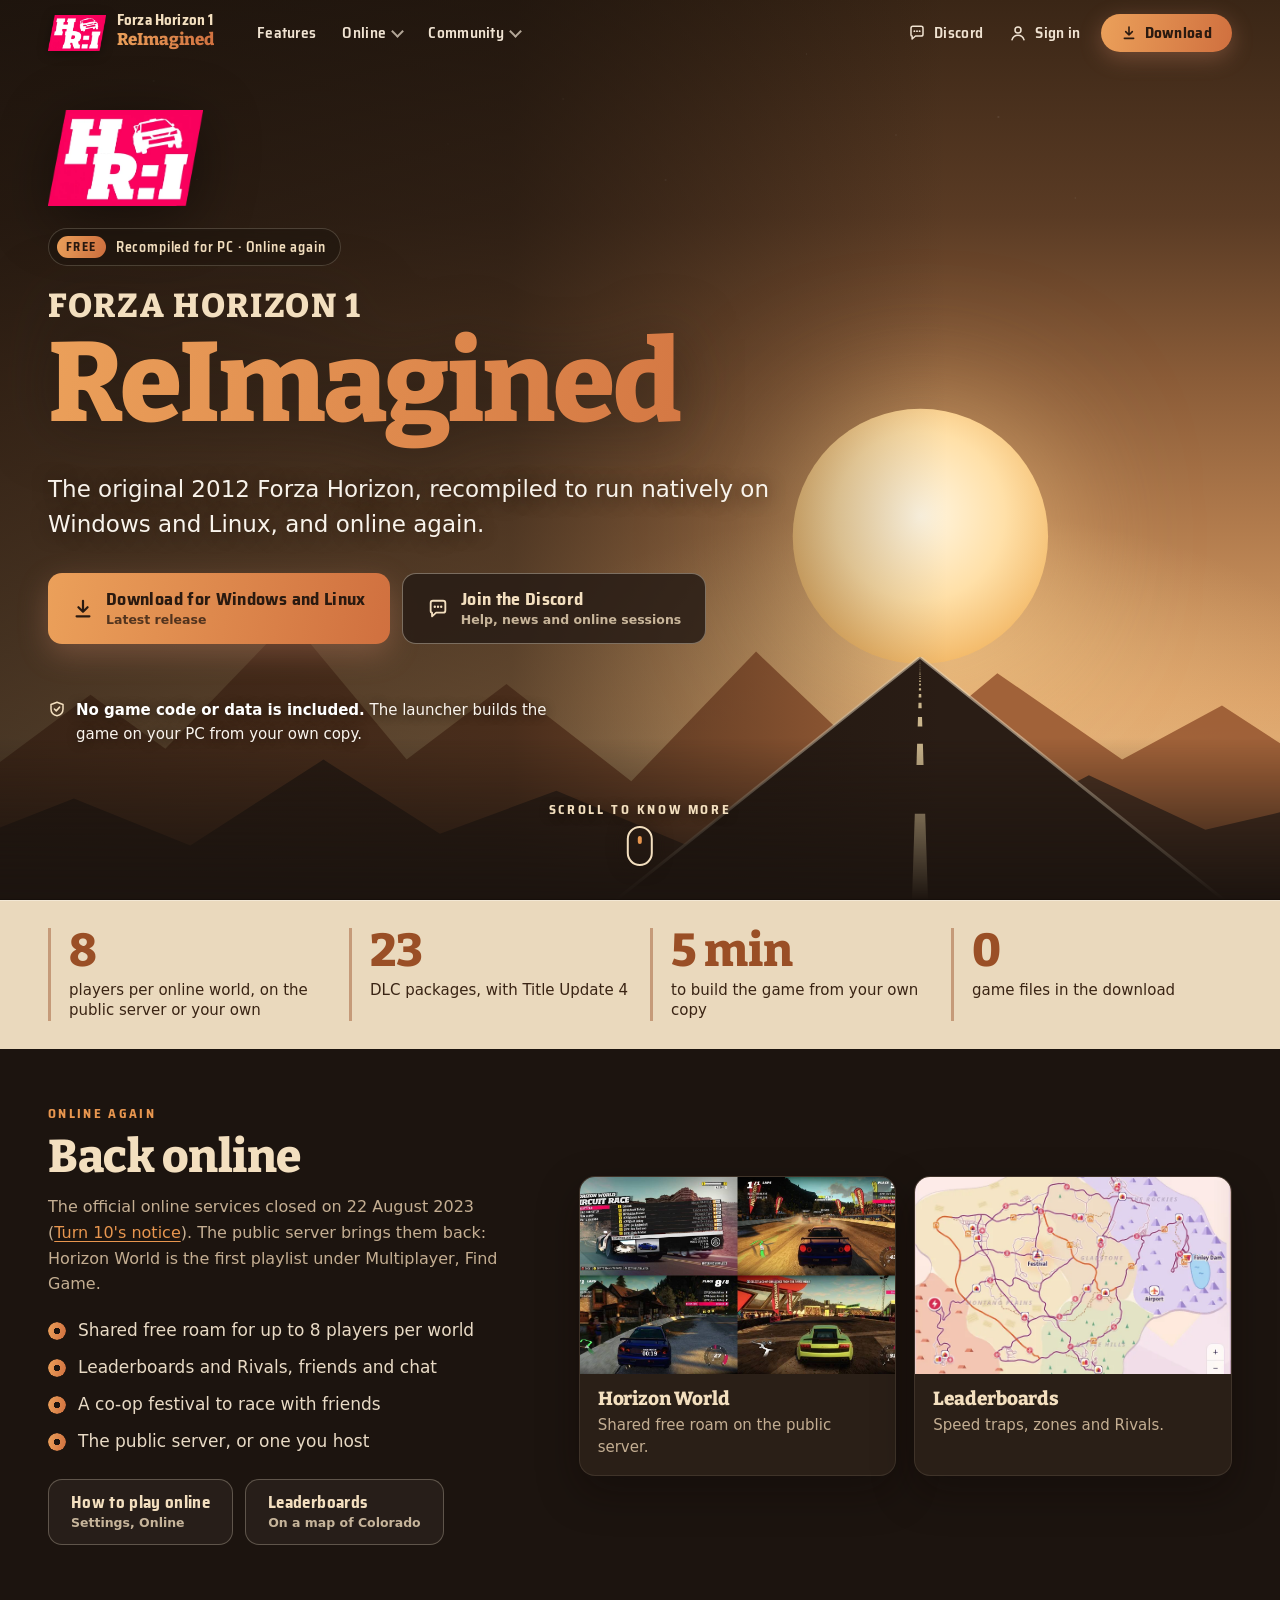
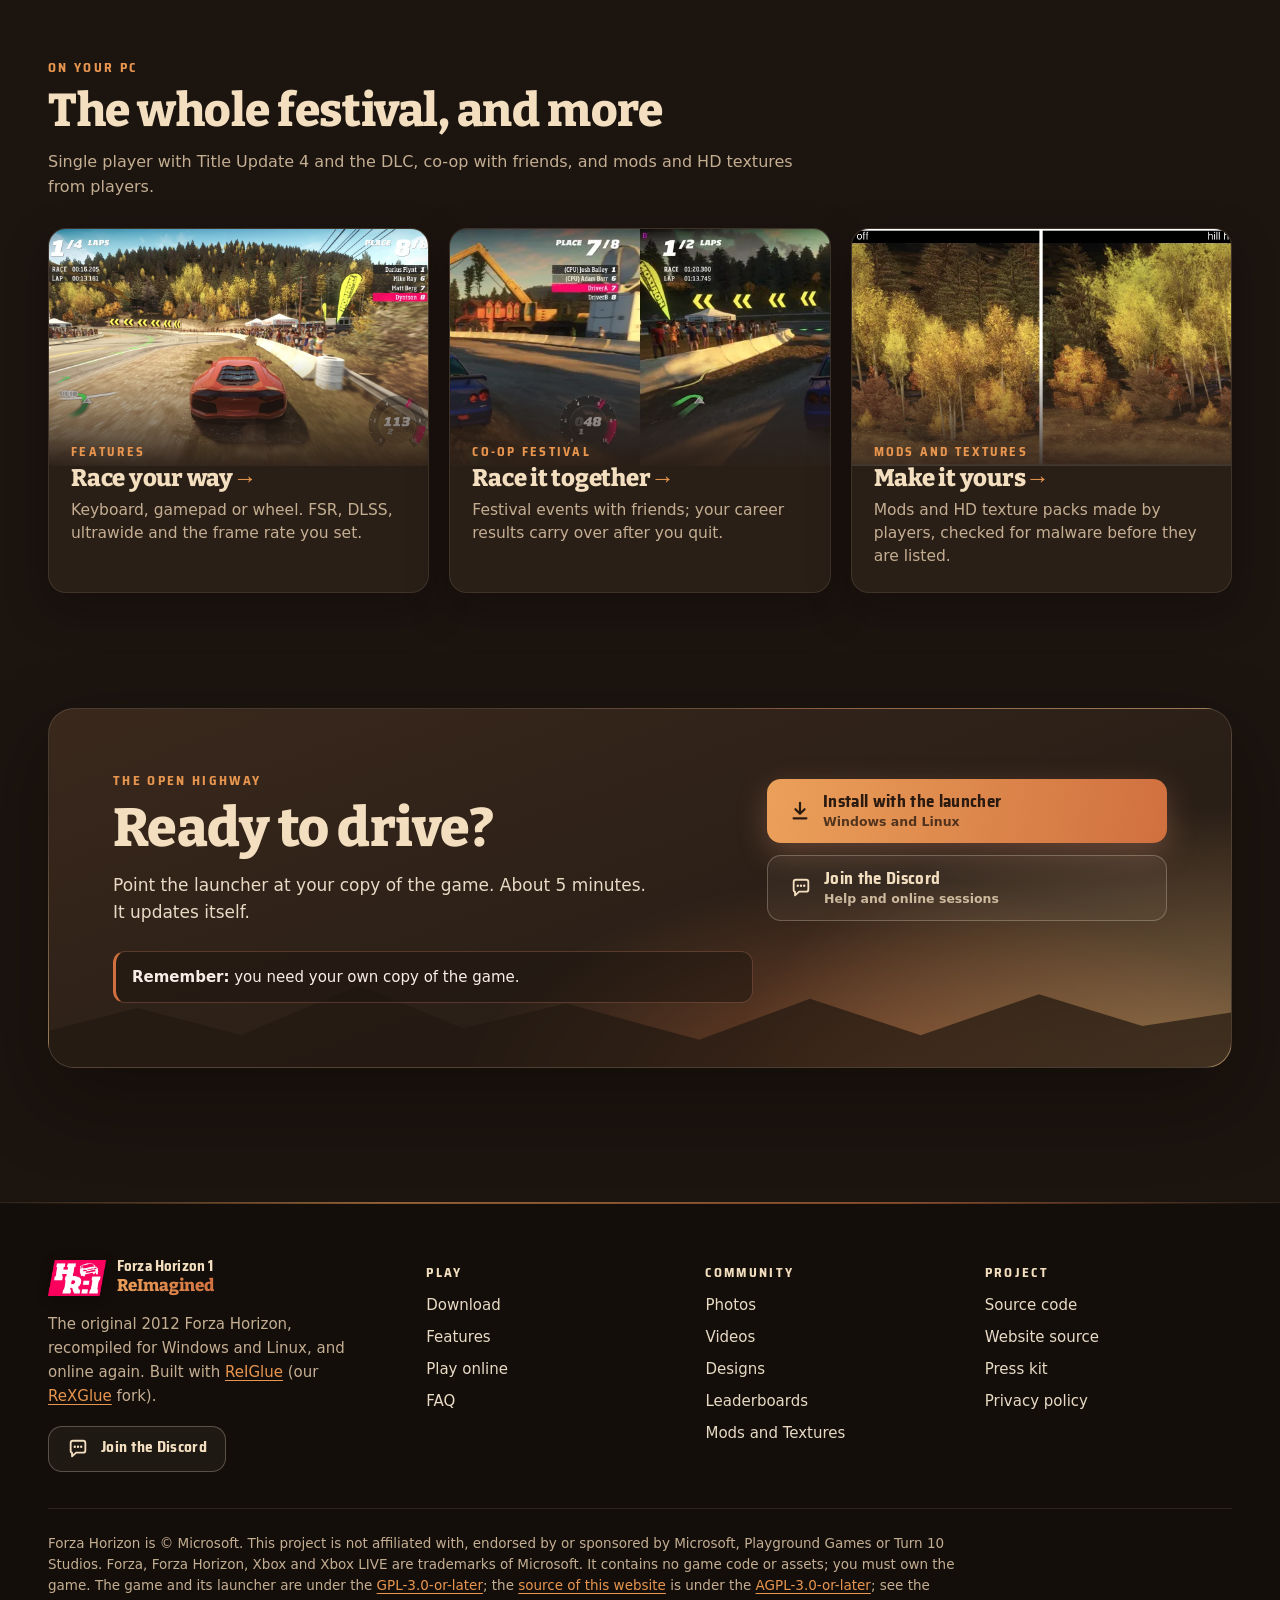
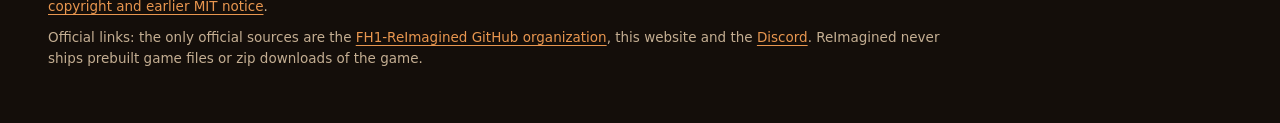
==== commit 9696c187: "Community > Videos: the replay clips players upload from the game, with a player that works on a pho" ====
--- a/index.html
+++ b/index.html
@@ -98,6 +98,7 @@
       <div class="menu-panel" id="nav-community">
         <div class="menu-list">
           <a href="gallery.html">Photos</a>
+          <a href="videos.html">Videos</a>
           <a href="designs.html">Designs</a>
           <a href="press.html">Press</a>
           <a href="faq.html">FAQ</a>
@@ -255,6 +256,7 @@
       <p class="foot-h">Community</p>
       <ul>
         <li><a href="gallery.html">Photos</a></li>
+        <li><a href="videos.html">Videos</a></li>
         <li><a href="designs.html">Designs</a></li>
         <li><a href="leaderboards.html">Leaderboards</a></li>
         <li><a href="mods.html">Mods and Textures</a></li>
--- a/style.css
+++ b/style.css
@@ -317,22 +317,26 @@
 .shots li > button:focus-visible { outline: 2px solid var(--orange); outline-offset: -2px; }
 .shots img { display: block; width: 100%; height: auto; }
 
-/* ---- the photo viewer (photos.js): one photo at a time, sliding to the next ---- */
+/* ---- the photo viewer (photos.js): one photo at a time, sliding to the next; and the video
+   player (videos.js), the same dialog around one video ---- */
 html.viewer-open { overflow: hidden; }
-#lightbox {
+#lightbox, #player {
   position: fixed; inset: 0; width: 100%; height: 100%; max-width: none; max-height: none; margin: 0; padding: 0;
   border: 0; background: transparent; color: var(--text); overflow: hidden;
 }
-#lightbox::backdrop { background: rgba(15, 10, 6, .94); -webkit-backdrop-filter: blur(8px); backdrop-filter: blur(8px); }
-#lightbox[open] { display: block; animation: viewer-in .22s var(--ease); }
+#lightbox::backdrop, #player::backdrop { background: rgba(15, 10, 6, .94); -webkit-backdrop-filter: blur(8px); backdrop-filter: blur(8px); }
+#lightbox[open], #player[open] { display: block; animation: viewer-in .22s var(--ease); }
 @keyframes viewer-in { from { opacity: 0; } to { opacity: 1; } }
-#lightbox form { margin: 0; }
-#lightbox .close {
+#lightbox form, #player form { margin: 0; }
+#lightbox .close, #player .close {
   all: unset; position: absolute; z-index: 3; right: max(12px, env(safe-area-inset-right)); top: 12px; width: 46px; height: 46px; border-radius: 50%;
   display: grid; place-items: center; font-size: 30px; line-height: 1; cursor: pointer; color: var(--cream); background: rgba(241, 227, 206, .08);
 }
-#lightbox .close:hover { background: rgba(228, 150, 87, .2); }
-#lightbox .close:focus-visible { outline: 2px solid var(--orange); outline-offset: 2px; }
+#lightbox .close:hover, #player .close:hover { background: rgba(228, 150, 87, .2); }
+#lightbox .close:focus-visible, #player .close:focus-visible { outline: 2px solid var(--orange); outline-offset: 2px; }
+.player-stage { position: absolute; left: 0; right: 0; top: 70px; bottom: 92px; display: grid; place-items: center; padding: 0 clamp(12px, 6vw, 96px); }
+.player-stage video { display: block; width: 100%; height: 100%; max-height: 100%; object-fit: contain; background: transparent; border-radius: 10px; }
+.player-stage video:focus-visible { outline: 2px solid var(--orange); outline-offset: 4px; }
 .viewer-count { position: absolute; z-index: 2; left: max(18px, env(safe-area-inset-left)); top: 20px; margin: 0; font: 700 15px/1 var(--font-ui); letter-spacing: .12em; color: var(--muted); font-variant-numeric: tabular-nums; }
 .viewer-count b { color: var(--cream); }
 .viewer-stage { position: absolute; left: 0; right: 0; top: 70px; bottom: 92px; overflow: hidden; touch-action: pan-y; user-select: none; -webkit-user-select: none; cursor: grab; }
@@ -377,7 +381,9 @@
 .viewer-cap span { color: var(--muted); font-size: 15px; max-width: 100%; overflow: hidden; text-overflow: ellipsis; white-space: nowrap; }
 .viewer-cap span:empty { display: none; }
 @media (max-width: 700px) {
-  .viewer-stage { top: 64px; bottom: 96px; }
+  .viewer-stage, .player-stage { top: 64px; bottom: 96px; }
+  .player-stage { padding: 0; }
+  .player-stage video { border-radius: 0; }
   .viewer-slide { padding: 0 8px; }
   .viewer-nav { top: auto; bottom: 22px; margin-top: 0; width: 48px; height: 48px; }
   .viewer-cap { padding: 12px 72px calc(12px + env(safe-area-inset-bottom)); }
@@ -763,6 +769,19 @@
 .shots.photos.all { grid-template-columns: repeat(auto-fill, minmax(min(100%, 300px), 1fr)); }
 .photo-state, .design-state { color: var(--muted); margin: 10px 2px 0; }
 .photo-state.error, .design-state.error { color: #faede8; }
+
+/* ---- community videos (videos.js): the photos' cards, with a play button and the length ---- */
+.shots.videos li > button { cursor: pointer; }
+.shots.videos li > button::after {
+  opacity: 1; left: 50%; top: 50%; right: auto; width: 58px; height: 58px; margin: -29px 0 0 -29px;
+  background: rgba(28, 20, 14, .72) url("data:image/svg+xml,%3Csvg xmlns='http://www.w3.org/2000/svg' viewBox='0 0 24 24' fill='%23f1e3ce'%3E%3Cpath d='M8 5.5v13l10.5-6.5z'/%3E%3C/svg%3E") 55% 50% / 26px no-repeat;
+  box-shadow: 0 0 0 2px rgba(241, 227, 206, .35); transition: background-color .2s, transform .25s var(--ease);
+}
+.shots.videos li > button:hover::after, .shots.videos li > button:focus-visible::after { background-color: rgba(208, 112, 63, .9); transform: scale(1.06); }
+.video-len {
+  position: absolute; z-index: 1; right: 10px; bottom: 10px; padding: 4px 8px; border-radius: 8px; line-height: 1.2;
+  background: rgba(20, 14, 10, .8); color: #f4ebdd; font: 700 13px/1.2 var(--font-ui); letter-spacing: .04em; font-variant-numeric: tabular-nums;
+}
 .gallery-page { max-width: 1800px; }
 .gallery-page .rules, .designs-page .rules { width: min(100%, 820px); margin-top: 48px; }
 .rules ul { margin: 0; padding-left: 1.2em; }
@@ -943,6 +962,18 @@
 .item-body b { color: var(--cream); overflow: hidden; text-overflow: ellipsis; white-space: nowrap; }
 .item-body span { color: var(--muted); font-size: 14px; }
 .item-list .btn { padding: 9px 14px; flex: none; font-size: 15px; }
+/* Phones: never the full-width buttons of small screens (".btn { width: 100% }" under 600 px), which
+   left the text a column one word wide and pushed Delete off the screen. Under 480 px the title
+   wraps to two lines and Delete goes under the text, at the right of its row. */
+.item-list li .btn { width: auto; }
+@media (max-width: 480px) {
+  .item-list li { flex-wrap: wrap; gap: 8px 12px; padding: 12px 0; }
+  .item-list img { width: 88px; height: 50px; align-self: flex-start; }
+  .item-body { flex: 1 1 calc(100% - 100px); }
+  .item-body:first-child { flex-basis: 100%; }
+  .item-body b { white-space: normal; overflow-wrap: anywhere; display: -webkit-box; -webkit-box-orient: vertical; -webkit-line-clamp: 2; line-clamp: 2; }
+  .item-list li .btn { margin-left: auto; padding: 8px 16px; }
+}
 
 /* ---- the mods and texture packs hub (hub.js): the list, an item's page, the upload form ---- */
 .hub-filter { display: flex; gap: 8px; margin: 0 0 18px; }
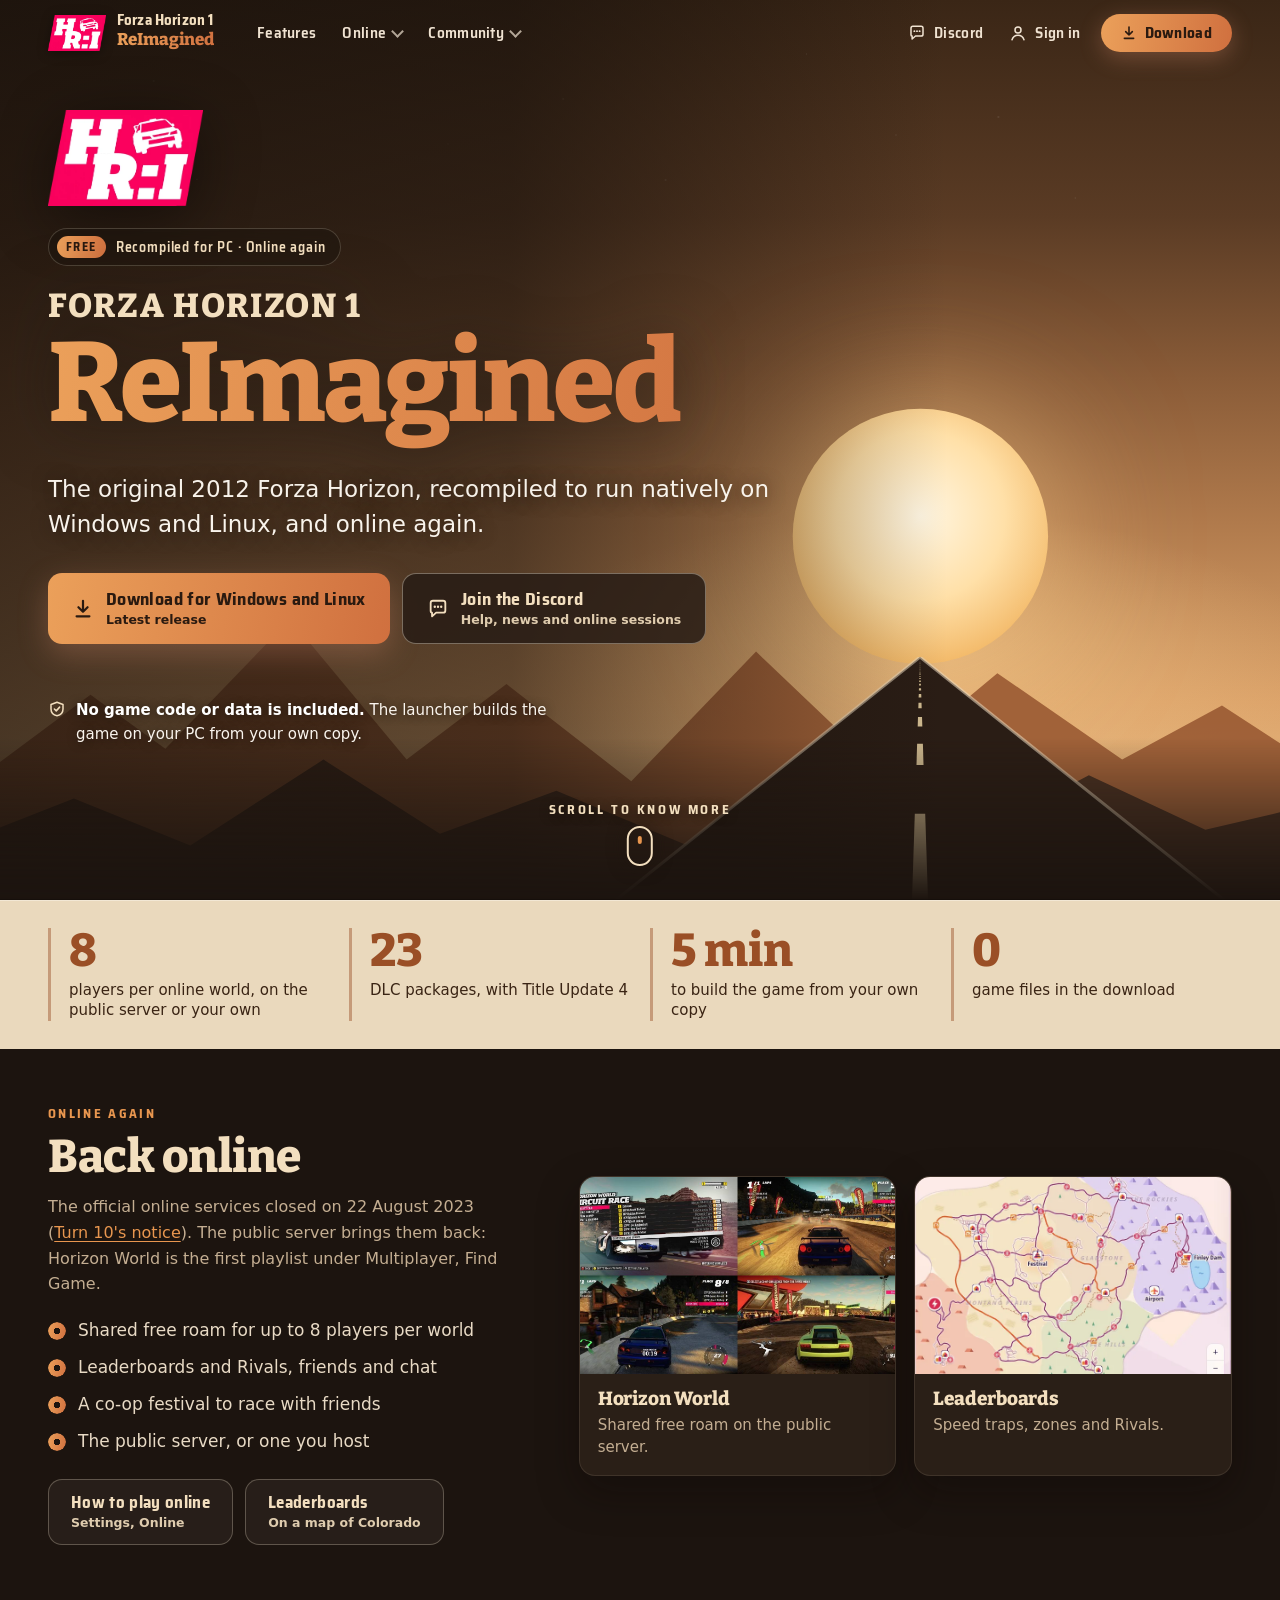
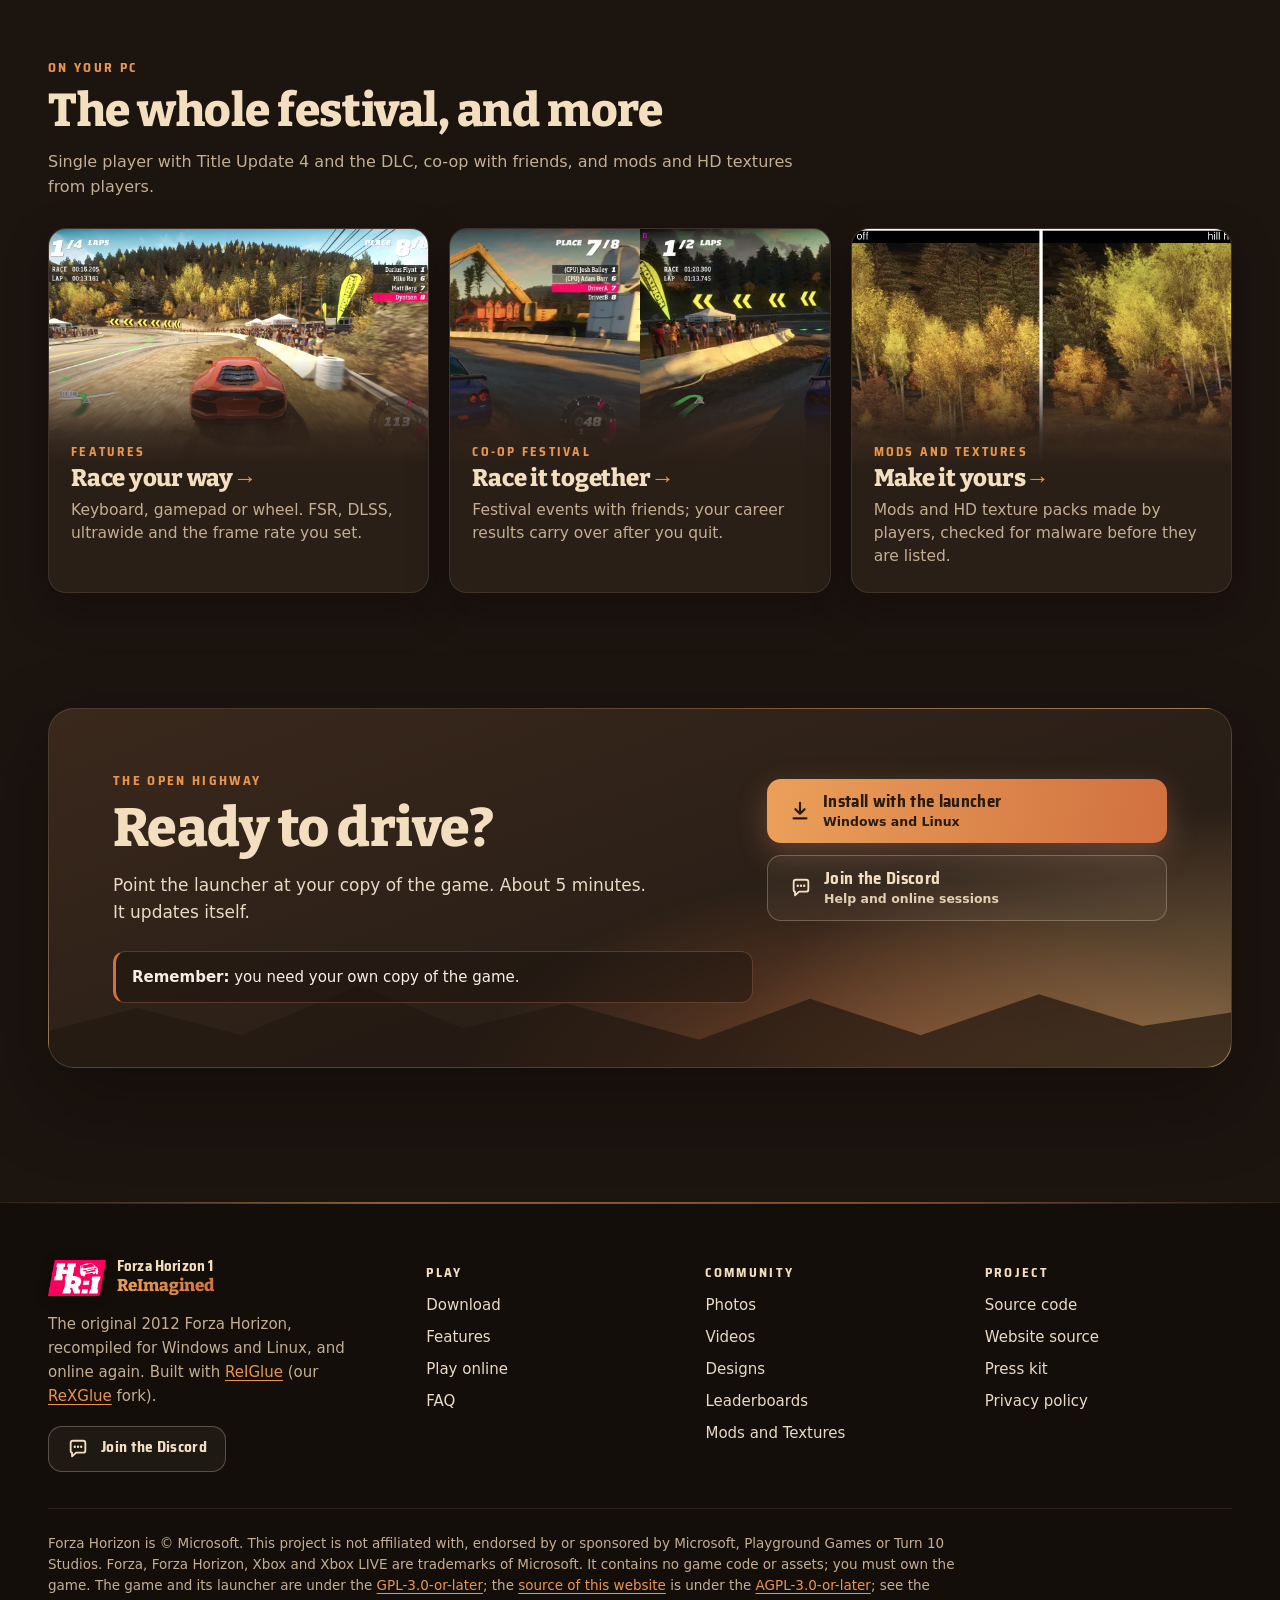
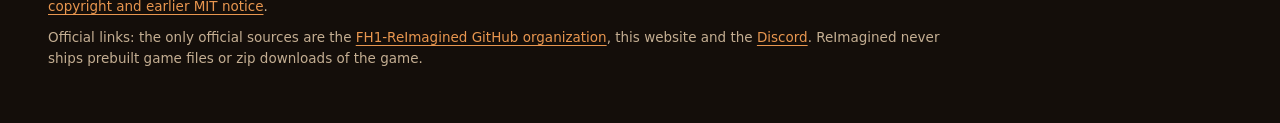
==== commit 404d9e7b: "Share previews: a large picture for a link to any page, and checks for the previews and the sitemap " ====
--- a/index.html
+++ b/index.html
@@ -28,6 +28,10 @@
 <meta property="og:type" content="website">
 <meta property="og:url" content="https://forza.dyotson.dev/">
 <meta property="og:image" content="https://forza.dyotson.dev/images/social-preview.png">
+<meta property="og:image:width" content="1280">
+<meta property="og:image:height" content="640">
+<meta property="og:image:alt" content="The Forza Horizon 1: ReImagined logo beside the name and one line about the project">
+<meta property="og:site_name" content="Forza Horizon 1: ReImagined">
 <meta name="twitter:card" content="summary_large_image">
 <script type="application/ld+json">
 {
@@ -192,7 +196,19 @@
     </ul>
   </section>
 
-  <section id="potm" class="stop" data-potm-featured hidden aria-labelledby="potm-h">
+  <section id="potm-news" class="stop" data-potm-switch hidden aria-labelledby="potm-news-h">
+    <div class="section-head row">
+      <div>
+        <p class="kicker">New monthly event</p>
+        <h2 id="potm-news-h">Photo of the Month</h2>
+        <p class="aside">Every month, the shared photo with the most votes wins. Entering and voting are free.</p>
+      </div>
+      <a class="link-more" href="photo-of-the-month.html">See the standings</a>
+    </div>
+    <p class="potm-placeholder"><b>To be announced.</b> The announcement has not been written yet.</p>
+  </section>
+
+  <section id="potm" class="stop" data-potm-featured data-potm-off hidden aria-labelledby="potm-h">
     <div class="section-head row">
       <div>
         <p class="kicker">Monthly event</p>
@@ -202,6 +218,7 @@
       <a class="link-more" href="photo-of-the-month.html">Vote this month</a>
     </div>
     <div class="potm-featured" data-potm-photo></div>
+    <p class="potm-placeholder" id="potm-credit" data-potm-switch hidden><b>To be announced.</b> How the winner is credited has not been decided yet.</p>
   </section>
 
   <section id="photos" class="stop" data-photos-section hidden aria-labelledby="photos-h">
--- a/style.css
+++ b/style.css
@@ -254,7 +254,8 @@
   display: inline-flex; flex-direction: column; justify-content: center; text-decoration: none; padding: 13px 22px; border-radius: 14px;
   font: 700 17px/1.15 var(--font-ui); letter-spacing: .02em; transition: transform .18s var(--ease), filter .18s, background-color .18s, border-color .18s;
 }
-.btn small { font: 600 12.5px/1.3 var(--font-body); letter-spacing: 0; opacity: .78; margin-top: 2px; }
+.btn small { font: 600 12.5px/1.3 var(--font-body); letter-spacing: 0; opacity: .9; margin-top: 2px; }
+.btn.primary small { opacity: 1; }
 .btn:hover { transform: translateY(-2px); }
 .btn.primary { color: var(--ink); background: var(--grad); box-shadow: 0 10px 30px rgba(223, 145, 116, .3); }
 .btn.primary:hover { color: var(--ink); filter: brightness(1.07); }
@@ -453,7 +454,7 @@
 @media (prefers-color-scheme: light) {
   .lb-page {
     --bg: #f6ecdc; --panel: rgba(255, 250, 242, .92); --border: #dcc8ad; --text: #3a2414; --muted: #6d5440; --cream: #4a2c18;
-    --orange: #a24a1c; --pink: #9c4520; --grad: linear-gradient(100deg, #b3561f, #8e3d1c);
+    --orange: #94421a; --pink: #9c4520; --grad: linear-gradient(100deg, #b3561f, #8e3d1c);
     --sky-top: #f0e0c6; --sky-bottom: #e2b27e; --ridge-far: #d9b892; --ridge-near: #cba37a;
     --select-bg: #ffffff; --state-error: #844b37;
     --map-sea: rgba(253, 251, 248, .55);
@@ -543,7 +544,7 @@
 .lb-chips { display: flex; flex-wrap: wrap; gap: 6px; padding-right: 0; }
 .lb-chip { font: inherit; font-size: 13px; font-weight: 700; display: inline-flex; align-items: center; gap: 7px; padding: 6px 11px; border-radius: 999px; cursor: pointer;
   color: var(--text); background: var(--panel); border: 1px solid var(--border); backdrop-filter: blur(8px); }
-.lb-chip[aria-pressed="false"] { opacity: .55; }
+.lb-chip[aria-pressed="false"] { opacity: .72; }
 .lb-chip[aria-pressed="false"] .dot { background: transparent !important; }
 .lb-chip .dot { width: 10px; height: 10px; border-radius: 50%; border: 2px solid var(--chip-ring); box-sizing: content-box; }
 .lb-chip .n { color: var(--muted); font-weight: 600; }
@@ -580,9 +581,11 @@
 .board-meta { color: var(--muted); font-size: 14px; margin: 0 0 8px; }
 .board-wrap { overflow-x: auto; }
 .board { width: 100%; border-collapse: collapse; font-variant-numeric: tabular-nums; }
-.board th, .board td { padding: 7px 8px; text-align: left; border-bottom: 1px solid var(--border); }
+.board th, .board td { padding: 7px 6px; text-align: left; border-bottom: 1px solid var(--border); }
 .board thead th { color: var(--muted); font-size: 13px; font-weight: 700; white-space: nowrap; }
-.board td:first-child, .board th:first-child { text-align: right; color: var(--orange); font-weight: 800; width: 2.6em; }
+/* "Driver and car" may wrap: kept on one line it made the table wider than the side panel (a sideways scrollbar). */
+.board thead th:nth-child(3) { white-space: normal; }
+.board td:first-child, .board th:first-child { text-align: right; color: var(--orange); font-weight: 800; width: 2em; }
 .board .num { text-align: right; white-space: nowrap; font-weight: 700; color: var(--cream); }
 .board .who { overflow-wrap: anywhere; }
 .board td:last-child { white-space: nowrap; font-size: 14px; color: var(--muted); }
@@ -590,7 +593,8 @@
 .board tbody tr:nth-child(-n+3) td:first-child { color: var(--pink); }
 .board-state { padding: 18px 0; color: var(--muted); }
 .board-state.error { color: var(--state-error); }
-@media (max-width: 1100px) { .lb-panel .board .opt { display: none; } }
+/* The side panel is under 400px wide up to 1360px: no room for the date there. */
+@media (max-width: 1360px) { .lb-panel .board .opt { display: none; } }
 @media (max-width: 900px) {
   .lb-grid { grid-template-columns: minmax(0, 1fr); }
   .lb-canvas { aspect-ratio: auto; height: min(62vh, 560px); max-height: none; }
@@ -610,7 +614,9 @@
   .lb-canvas { --pin-k: .8; }
   .lb-pin-event { --pin-k: .7; }
   .lb-panel .board .opt { display: none; }
-  .board th, .board td { padding: 8px 6px; }
+  .lb-page .lb-panel { padding: 16px 14px; }
+  .board th, .board td { padding: 8px 4px; }
+  .board .num { font-size: 15px; }
 }
 @media (prefers-reduced-motion: reduce) {
   .lb-pin .pin-in { transition: none; }
@@ -713,7 +719,7 @@
 .tile-pic { position: relative; overflow: hidden; aspect-ratio: 16 / 10; background: var(--surface-2); }
 .tile-pic img { display: block; width: 100%; height: 100%; object-fit: cover; transition: transform .6s var(--ease); }
 .tile:hover .tile-pic img { transform: scale(1.05); }
-.tile-pic::after { content: ""; position: absolute; inset: 0; background: linear-gradient(180deg, transparent 55%, rgba(46, 33, 25, .9)); }
+.tile-pic::after { content: ""; position: absolute; inset: 0; background: linear-gradient(180deg, transparent 55%, rgba(46, 33, 25, .9) 86%, var(--surface)); }
 .tile-body { display: flex; flex-direction: column; gap: 6px; padding: 4px 22px 24px; margin-top: -26px; position: relative; z-index: 1; flex: 1; }
 .tile-kicker { color: var(--orange); font: 700 12.5px/1.2 var(--font-ui); letter-spacing: .18em; text-transform: uppercase; }
 .tile b { color: var(--cream); font: 800 24px/1.15 var(--font-headline); letter-spacing: -.01em; }
@@ -778,6 +784,8 @@
   box-shadow: 0 0 0 2px rgba(241, 227, 206, .35); transition: background-color .2s, transform .25s var(--ease);
 }
 .shots.videos li > button:hover::after, .shots.videos li > button:focus-visible::after { background-color: rgba(208, 112, 63, .9); transform: scale(1.06); }
+a.video-link { text-decoration: none; }
+a.video-link:hover, a.video-link:focus-visible { color: var(--orange); text-decoration: underline; }
 .video-len {
   position: absolute; z-index: 1; right: 10px; bottom: 10px; padding: 4px 8px; border-radius: 8px; line-height: 1.2;
   background: rgba(20, 14, 10, .8); color: #f4ebdd; font: 700 13px/1.2 var(--font-ui); letter-spacing: .04em; font-variant-numeric: tabular-nums;
@@ -824,6 +832,7 @@
 .tabs [role="tab"]:hover { border-color: var(--orange); background: rgba(228, 150, 87, .12); }
 .tabs [role="tab"][aria-selected="true"] { color: var(--ink); background: var(--grad); border-color: transparent; }
 .tabs .n { font-weight: 700; font-size: 13px; opacity: .75; }
+.tabs [role="tab"][aria-selected="true"] .n { opacity: 1; }
 .tabs .n:empty { display: none; }
 .board-controls { display: flex; flex-wrap: wrap; gap: 12px; margin: 0 0 14px; }
 .board-controls label { display: flex; flex-direction: column; gap: 5px; font: 700 13px/1.2 var(--font-ui); letter-spacing: .06em; color: var(--muted); flex: 1 1 180px; min-width: 0; }
@@ -865,7 +874,7 @@
 .rating { display: inline-flex; align-items: baseline; gap: 5px; color: var(--soft); font-weight: 700; }
 .rating small { color: var(--muted); font-size: 12.5px; font-weight: 600; }
 .rating.none { color: var(--muted); font-weight: 600; }
-.rating-stars { --r: 0; position: relative; display: inline-block; font-size: 14px; line-height: 1; white-space: nowrap; color: rgba(241, 227, 206, .25); }
+.rating-stars { --r: 0; position: relative; display: inline-block; font-size: 14px; line-height: 1; white-space: nowrap; color: rgba(241, 227, 206, .45); }
 .rating-stars .on { position: absolute; left: 0; top: 0; width: calc(var(--r) * 20%); overflow: hidden; color: var(--orange); }
 .design-code { display: grid; grid-template-columns: minmax(0, 1fr) auto; align-items: center; gap: 6px 8px; margin-top: auto; padding-top: 12px; border-top: 1px solid var(--line); }
 .design-code .k { grid-column: 1 / -1; color: var(--orange); font: 700 11.5px/1.2 var(--font-ui); letter-spacing: .16em; text-transform: uppercase; }
@@ -895,6 +904,40 @@
   .design-body > * { grid-column: 2; }
   .design-stats { margin-bottom: 0; }
   .design-code { grid-column: 1 / -1; margin-top: 10px; }
+}
+/* A card links to its design's page: the title, and through it the whole card; the creator, the
+   like button and the share code stay above that link. */
+.design { position: relative; }
+.design-title a { color: inherit; text-decoration: none; }
+.design-title a::after { content: ""; position: absolute; inset: 0; z-index: 1; }
+.design-title a:hover, .design-title a:focus-visible { color: var(--orange); }
+.design-by a, .design-stats .like-slot, .design-code { position: relative; z-index: 2; }
+
+/* ---- a design's own page (designs/<id>.html, made by tools/build_designs.py) ---- */
+.design-item { width: min(100%, 1100px); }
+.design-item .kicker a { color: var(--orange); text-decoration: none; }
+.design-item .kicker a:hover { color: var(--cream); text-decoration: underline; }
+.design-item-grid { display: grid; grid-template-columns: minmax(0, 1.2fr) minmax(0, 1fr); gap: 24px 36px; align-items: start; margin: 6px 0 32px; }
+.design-item-pic {
+  margin: 0; border: 1px solid var(--line); border-radius: var(--radius); overflow: hidden; box-shadow: 0 14px 36px rgba(11, 7, 5, .35);
+  background: repeating-conic-gradient(rgba(255, 255, 255, .04) 0 25%, transparent 0 50%) 0 0 / 16px 16px, var(--surface-2);
+}
+.design-item-pic img { display: block; width: 100%; height: auto; }
+.design-nopic { display: grid; place-items: center; aspect-ratio: 9 / 5; color: var(--muted); font: 700 13px/1.2 var(--font-ui); letter-spacing: .16em; text-transform: uppercase; }
+.design-item h1 { display: block; color: var(--cream); margin: 0 0 12px; font-size: clamp(30px, 4vw, 48px); overflow-wrap: anywhere; }
+.design-item-car, .design-item-by { margin: 0 0 6px; color: var(--muted); font-size: 16px; font-weight: 600; overflow-wrap: anywhere; }
+.design-item-car b, .design-item-by b { color: var(--soft); }
+.design-item-by a { color: var(--soft); font-weight: 700; text-decoration: none; }
+.design-item-by a:hover { color: var(--orange); text-decoration: underline; }
+.design-item .design-stats { font-size: 14.5px; margin: 16px 0 20px; }
+.design-item .design-stats .like-slot { margin-left: 0; }
+.design-item .design-code { max-width: 440px; margin: 0; }
+.design-item .howto { width: min(100%, 660px); padding: 22px 24px; }
+.design-item-more { margin: 22px 0 6px; }
+.design-item > .aside { color: var(--muted); font-size: 14.5px; max-width: 660px; }
+@media (max-width: 760px) {
+  .design-item-grid { grid-template-columns: minmax(0, 1fr); gap: 18px; margin-bottom: 24px; }
+  .design-item .howto { padding: 16px 18px; }
 }
 
 /* ---- Press kit and FAQ ---- */
@@ -1150,6 +1193,8 @@
 .potm-of { color: var(--orange); }
 .potm-rules .rules { width: min(100%, 820px); margin: 0 0 20px; }
 .potm-rules .rules p { color: var(--soft); margin: 0 0 10px; }
+[data-potm-switch][hidden] { display: none; }  /* tools/potm_switch.py: hidden while the contest is off */
+[data-potm-off] { display: none !important; }  /* the home page's winner section, while the contest is off */
 .potm-placeholder { padding: 12px 16px; border: 2px dashed var(--orange); border-radius: 12px; background: rgba(232, 150, 79, .08); }
 @media (max-width: 700px) {
   .potm-entry { grid-template-columns: 40px minmax(0, 1fr); }
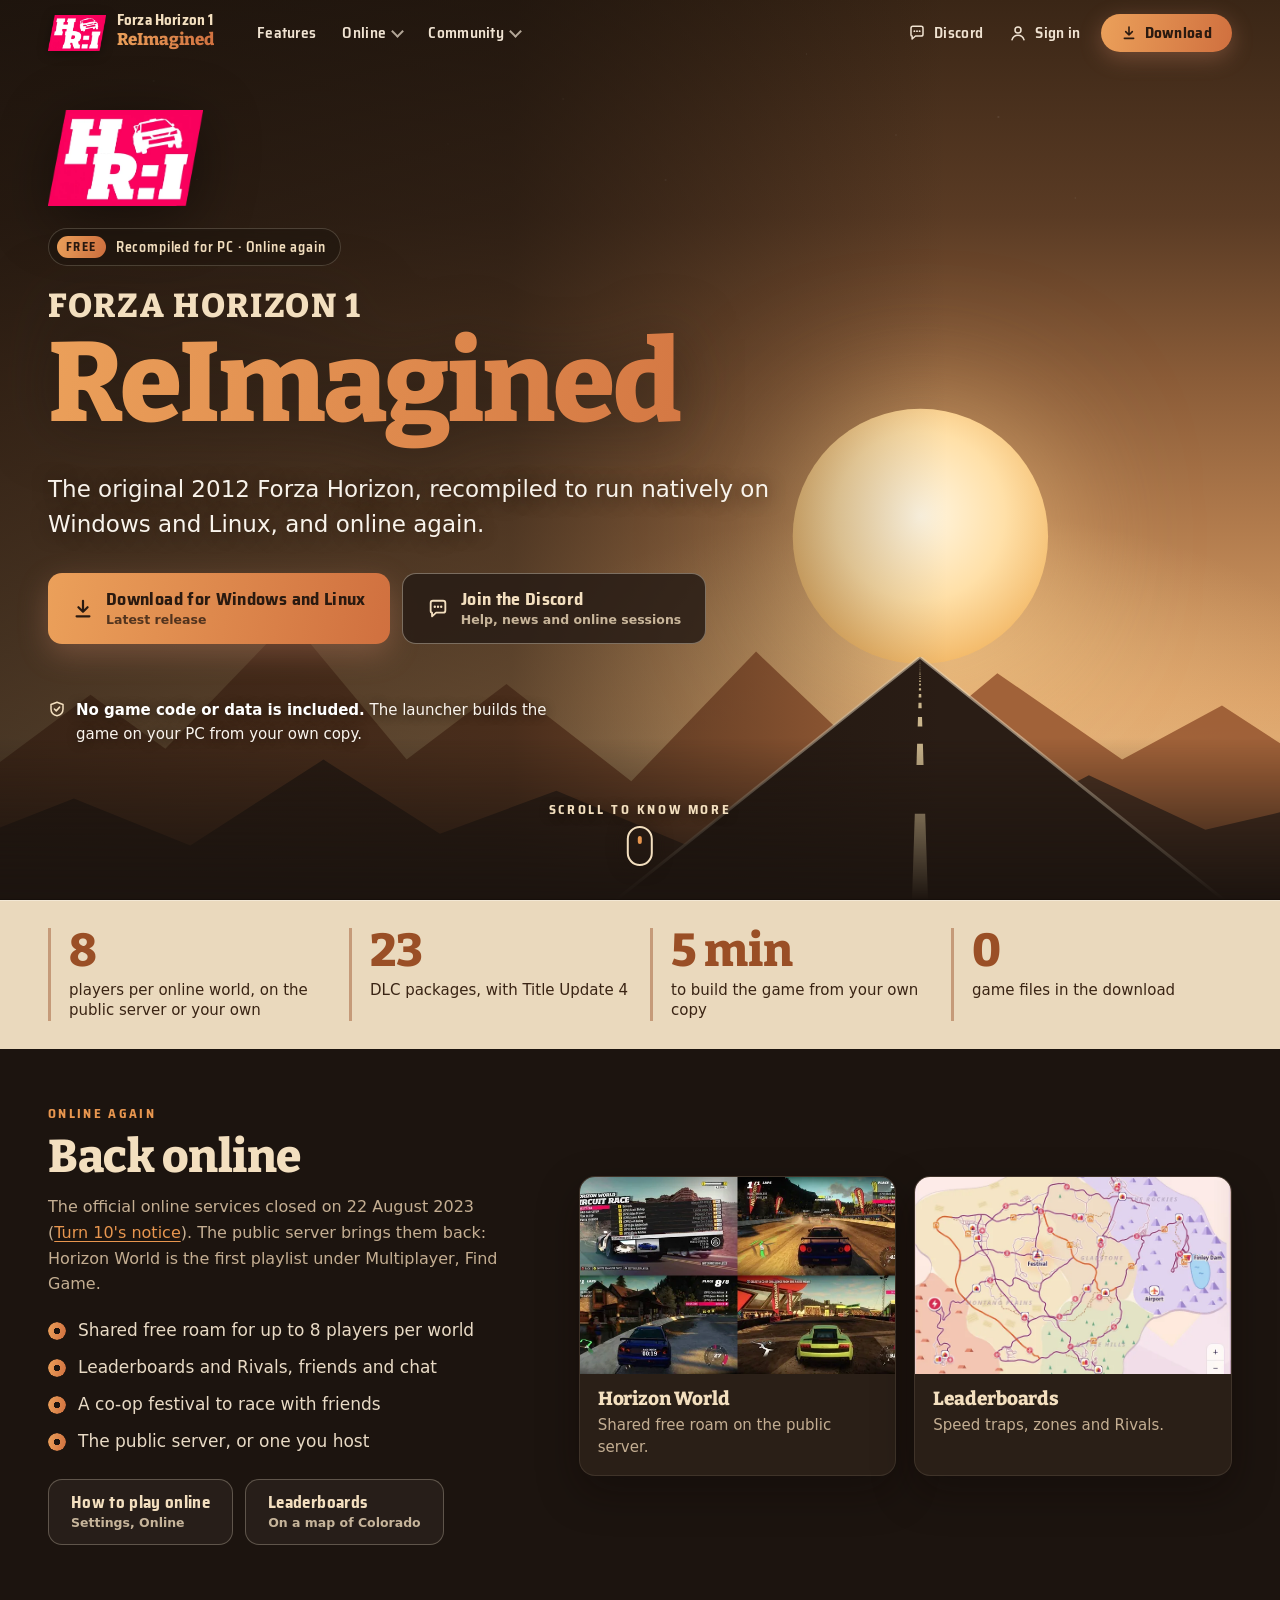
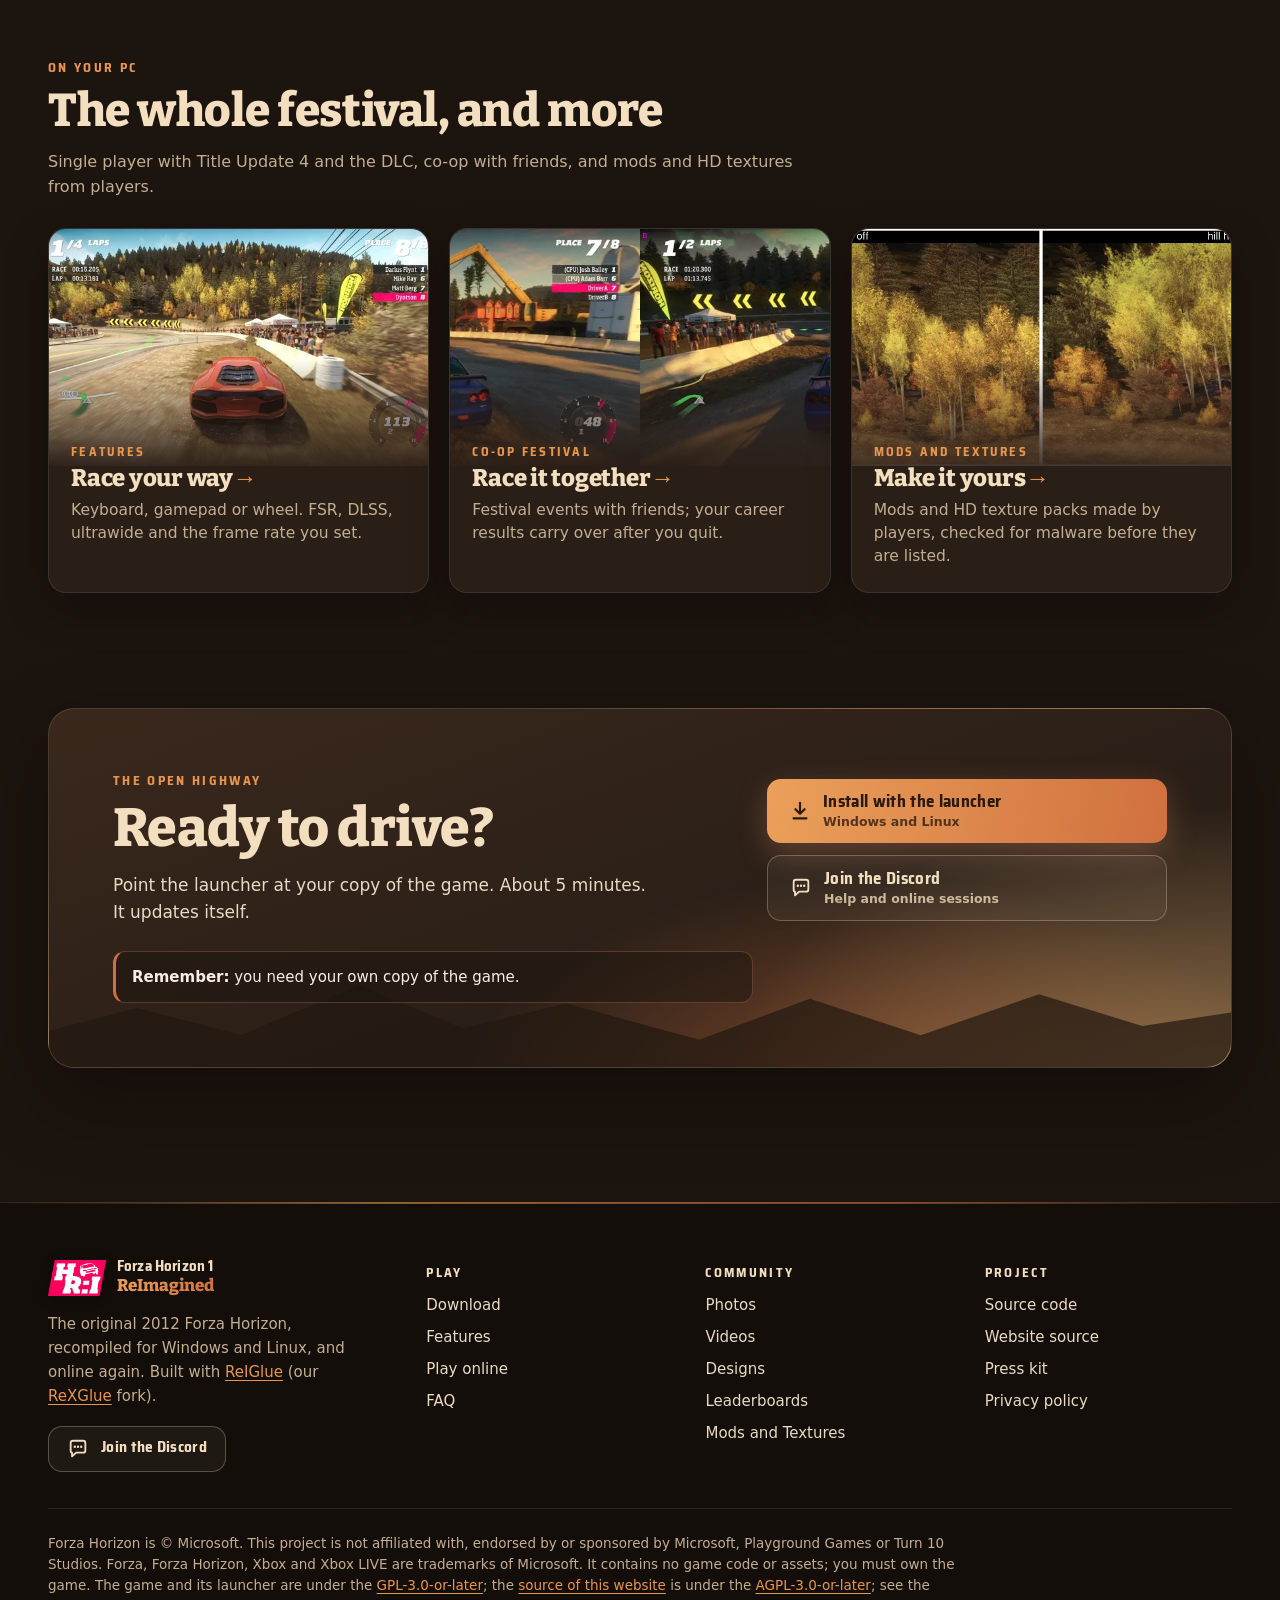
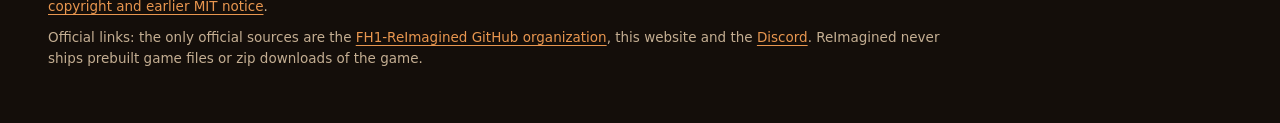
==== commit c93d5ca5: "Robustness and weight: smaller copies of the big screenshots, no jump when the photos and designs co" ====
--- a/index.html
+++ b/index.html
@@ -28,10 +28,6 @@
 <meta property="og:type" content="website">
 <meta property="og:url" content="https://forza.dyotson.dev/">
 <meta property="og:image" content="https://forza.dyotson.dev/images/social-preview.png">
-<meta property="og:image:width" content="1280">
-<meta property="og:image:height" content="640">
-<meta property="og:image:alt" content="The Forza Horizon 1: ReImagined logo beside the name and one line about the project">
-<meta property="og:site_name" content="Forza Horizon 1: ReImagined">
 <meta name="twitter:card" content="summary_large_image">
 <script type="application/ld+json">
 {
@@ -164,7 +160,7 @@
     </div>
     <ul class="cards media-pair" aria-label="Online play">
       <li><figure>
-        <button type="button" data-full="images/forza-horizon-world-online.jpg" data-cap="Online free roam"><img src="images/forza-horizon-world-online.jpg" alt="The Horizon World online playlist lobby" width="1280" height="720" loading="lazy"></button>
+        <button type="button" data-full="images/forza-horizon-world-online.jpg" data-cap="Online free roam"><img src="images/forza-horizon-world-online.jpg" srcset="images/forza-horizon-world-online-640.webp 640w, images/forza-horizon-world-online-960.webp 960w, images/forza-horizon-world-online.jpg 1280w" sizes="(max-width: 600px) 112vw, 480px" alt="The Horizon World online playlist lobby" width="1280" height="720" loading="lazy"></button>
         <figcaption><b>Horizon World</b>Shared free roam on the public server.</figcaption>
       </figure></li>
       <li><figure>
@@ -182,7 +178,7 @@
     </div>
     <ul class="tiles">
       <li><a class="tile" href="features.html">
-        <span class="tile-pic"><img src="images/forza-race.jpg" alt="" width="1280" height="720" loading="lazy"></span>
+        <span class="tile-pic"><img src="images/forza-race.jpg" srcset="images/forza-race-640.webp 640w, images/forza-race-960.webp 960w, images/forza-race.jpg 1280w" sizes="(max-width: 600px) 112vw, (max-width: 1100px) 56vw, 565px" alt="" width="1280" height="720" loading="lazy"></span>
         <span class="tile-body"><span class="tile-kicker">Features</span><b>Race your way</b><span>Keyboard, gamepad or wheel. FSR, DLSS, ultrawide and the frame rate you set.</span></span>
       </a></li>
       <li><a class="tile" href="features.html#extras">
@@ -190,7 +186,7 @@
         <span class="tile-body"><span class="tile-kicker">Co-op Festival</span><b>Race it together</b><span>Festival events with friends; your career results carry over after you quit.</span></span>
       </a></li>
       <li><a class="tile" href="mods.html">
-        <span class="tile-pic"><img src="images/hd-before-after.webp" alt="" width="1412" height="450" loading="lazy"></span>
+        <span class="tile-pic"><img src="images/hd-before-after.webp" srcset="images/hd-before-after-640.webp 640w, images/hd-before-after-960.webp 960w, images/hd-before-after.webp 1412w" sizes="(max-width: 600px) 196vw, (max-width: 1100px) 120vw, 990px" alt="" width="1412" height="450" loading="lazy"></span>
         <span class="tile-body"><span class="tile-kicker">Mods and Textures</span><b>Make it yours</b><span>Mods and HD texture packs made by players, checked for malware before they are listed.</span></span>
       </a></li>
     </ul>
--- a/style.css
+++ b/style.css
@@ -254,8 +254,7 @@
   display: inline-flex; flex-direction: column; justify-content: center; text-decoration: none; padding: 13px 22px; border-radius: 14px;
   font: 700 17px/1.15 var(--font-ui); letter-spacing: .02em; transition: transform .18s var(--ease), filter .18s, background-color .18s, border-color .18s;
 }
-.btn small { font: 600 12.5px/1.3 var(--font-body); letter-spacing: 0; opacity: .9; margin-top: 2px; }
-.btn.primary small { opacity: 1; }
+.btn small { font: 600 12.5px/1.3 var(--font-body); letter-spacing: 0; opacity: .78; margin-top: 2px; }
 .btn:hover { transform: translateY(-2px); }
 .btn.primary { color: var(--ink); background: var(--grad); box-shadow: 0 10px 30px rgba(223, 145, 116, .3); }
 .btn.primary:hover { color: var(--ink); filter: brightness(1.07); }
@@ -454,7 +453,7 @@
 @media (prefers-color-scheme: light) {
   .lb-page {
     --bg: #f6ecdc; --panel: rgba(255, 250, 242, .92); --border: #dcc8ad; --text: #3a2414; --muted: #6d5440; --cream: #4a2c18;
-    --orange: #94421a; --pink: #9c4520; --grad: linear-gradient(100deg, #b3561f, #8e3d1c);
+    --orange: #a24a1c; --pink: #9c4520; --grad: linear-gradient(100deg, #b3561f, #8e3d1c);
     --sky-top: #f0e0c6; --sky-bottom: #e2b27e; --ridge-far: #d9b892; --ridge-near: #cba37a;
     --select-bg: #ffffff; --state-error: #844b37;
     --map-sea: rgba(253, 251, 248, .55);
@@ -544,7 +543,7 @@
 .lb-chips { display: flex; flex-wrap: wrap; gap: 6px; padding-right: 0; }
 .lb-chip { font: inherit; font-size: 13px; font-weight: 700; display: inline-flex; align-items: center; gap: 7px; padding: 6px 11px; border-radius: 999px; cursor: pointer;
   color: var(--text); background: var(--panel); border: 1px solid var(--border); backdrop-filter: blur(8px); }
-.lb-chip[aria-pressed="false"] { opacity: .72; }
+.lb-chip[aria-pressed="false"] { opacity: .55; }
 .lb-chip[aria-pressed="false"] .dot { background: transparent !important; }
 .lb-chip .dot { width: 10px; height: 10px; border-radius: 50%; border: 2px solid var(--chip-ring); box-sizing: content-box; }
 .lb-chip .n { color: var(--muted); font-weight: 600; }
@@ -581,11 +580,9 @@
 .board-meta { color: var(--muted); font-size: 14px; margin: 0 0 8px; }
 .board-wrap { overflow-x: auto; }
 .board { width: 100%; border-collapse: collapse; font-variant-numeric: tabular-nums; }
-.board th, .board td { padding: 7px 6px; text-align: left; border-bottom: 1px solid var(--border); }
+.board th, .board td { padding: 7px 8px; text-align: left; border-bottom: 1px solid var(--border); }
 .board thead th { color: var(--muted); font-size: 13px; font-weight: 700; white-space: nowrap; }
-/* "Driver and car" may wrap: kept on one line it made the table wider than the side panel (a sideways scrollbar). */
-.board thead th:nth-child(3) { white-space: normal; }
-.board td:first-child, .board th:first-child { text-align: right; color: var(--orange); font-weight: 800; width: 2em; }
+.board td:first-child, .board th:first-child { text-align: right; color: var(--orange); font-weight: 800; width: 2.6em; }
 .board .num { text-align: right; white-space: nowrap; font-weight: 700; color: var(--cream); }
 .board .who { overflow-wrap: anywhere; }
 .board td:last-child { white-space: nowrap; font-size: 14px; color: var(--muted); }
@@ -593,8 +590,7 @@
 .board tbody tr:nth-child(-n+3) td:first-child { color: var(--pink); }
 .board-state { padding: 18px 0; color: var(--muted); }
 .board-state.error { color: var(--state-error); }
-/* The side panel is under 400px wide up to 1360px: no room for the date there. */
-@media (max-width: 1360px) { .lb-panel .board .opt { display: none; } }
+@media (max-width: 1100px) { .lb-panel .board .opt { display: none; } }
 @media (max-width: 900px) {
   .lb-grid { grid-template-columns: minmax(0, 1fr); }
   .lb-canvas { aspect-ratio: auto; height: min(62vh, 560px); max-height: none; }
@@ -614,9 +610,7 @@
   .lb-canvas { --pin-k: .8; }
   .lb-pin-event { --pin-k: .7; }
   .lb-panel .board .opt { display: none; }
-  .lb-page .lb-panel { padding: 16px 14px; }
-  .board th, .board td { padding: 8px 4px; }
-  .board .num { font-size: 15px; }
+  .board th, .board td { padding: 8px 6px; }
 }
 @media (prefers-reduced-motion: reduce) {
   .lb-pin .pin-in { transition: none; }
@@ -719,7 +713,7 @@
 .tile-pic { position: relative; overflow: hidden; aspect-ratio: 16 / 10; background: var(--surface-2); }
 .tile-pic img { display: block; width: 100%; height: 100%; object-fit: cover; transition: transform .6s var(--ease); }
 .tile:hover .tile-pic img { transform: scale(1.05); }
-.tile-pic::after { content: ""; position: absolute; inset: 0; background: linear-gradient(180deg, transparent 55%, rgba(46, 33, 25, .9) 86%, var(--surface)); }
+.tile-pic::after { content: ""; position: absolute; inset: 0; background: linear-gradient(180deg, transparent 55%, rgba(46, 33, 25, .9)); }
 .tile-body { display: flex; flex-direction: column; gap: 6px; padding: 4px 22px 24px; margin-top: -26px; position: relative; z-index: 1; flex: 1; }
 .tile-kicker { color: var(--orange); font: 700 12.5px/1.2 var(--font-ui); letter-spacing: .18em; text-transform: uppercase; }
 .tile b { color: var(--cream); font: 800 24px/1.15 var(--font-headline); letter-spacing: -.01em; }
@@ -775,6 +769,13 @@
 .shots.photos.all { grid-template-columns: repeat(auto-fill, minmax(min(100%, 300px), 1fr)); }
 .photo-state, .design-state { color: var(--muted); margin: 10px 2px 0; }
 .photo-state.error, .design-state.error { color: #faede8; }
+/* While the photos or the designs load (aria-busy, in the page and taken off by photos.js and
+   designs.js) the "Loading..." line keeps a screen of room below it, and a player's page and the
+   Online page keep their footer below the fold: nothing jumps when the list comes in. (Not the
+   videos: while there are none, the room would only close again.) */
+.js [data-photos-live][aria-busy="true"] + .photo-state,
+.js [data-designs-type][aria-busy="true"] + .design-state { min-height: 100vh; }
+.js main:has([data-photos-owner][aria-busy="true"], [data-designs="3"][aria-busy="true"]) { min-height: 100vh; }
 
 /* ---- community videos (videos.js): the photos' cards, with a play button and the length ---- */
 .shots.videos li > button { cursor: pointer; }
@@ -832,7 +833,6 @@
 .tabs [role="tab"]:hover { border-color: var(--orange); background: rgba(228, 150, 87, .12); }
 .tabs [role="tab"][aria-selected="true"] { color: var(--ink); background: var(--grad); border-color: transparent; }
 .tabs .n { font-weight: 700; font-size: 13px; opacity: .75; }
-.tabs [role="tab"][aria-selected="true"] .n { opacity: 1; }
 .tabs .n:empty { display: none; }
 .board-controls { display: flex; flex-wrap: wrap; gap: 12px; margin: 0 0 14px; }
 .board-controls label { display: flex; flex-direction: column; gap: 5px; font: 700 13px/1.2 var(--font-ui); letter-spacing: .06em; color: var(--muted); flex: 1 1 180px; min-width: 0; }
@@ -874,7 +874,7 @@
 .rating { display: inline-flex; align-items: baseline; gap: 5px; color: var(--soft); font-weight: 700; }
 .rating small { color: var(--muted); font-size: 12.5px; font-weight: 600; }
 .rating.none { color: var(--muted); font-weight: 600; }
-.rating-stars { --r: 0; position: relative; display: inline-block; font-size: 14px; line-height: 1; white-space: nowrap; color: rgba(241, 227, 206, .45); }
+.rating-stars { --r: 0; position: relative; display: inline-block; font-size: 14px; line-height: 1; white-space: nowrap; color: rgba(241, 227, 206, .25); }
 .rating-stars .on { position: absolute; left: 0; top: 0; width: calc(var(--r) * 20%); overflow: hidden; color: var(--orange); }
 .design-code { display: grid; grid-template-columns: minmax(0, 1fr) auto; align-items: center; gap: 6px 8px; margin-top: auto; padding-top: 12px; border-top: 1px solid var(--line); }
 .design-code .k { grid-column: 1 / -1; color: var(--orange); font: 700 11.5px/1.2 var(--font-ui); letter-spacing: .16em; text-transform: uppercase; }
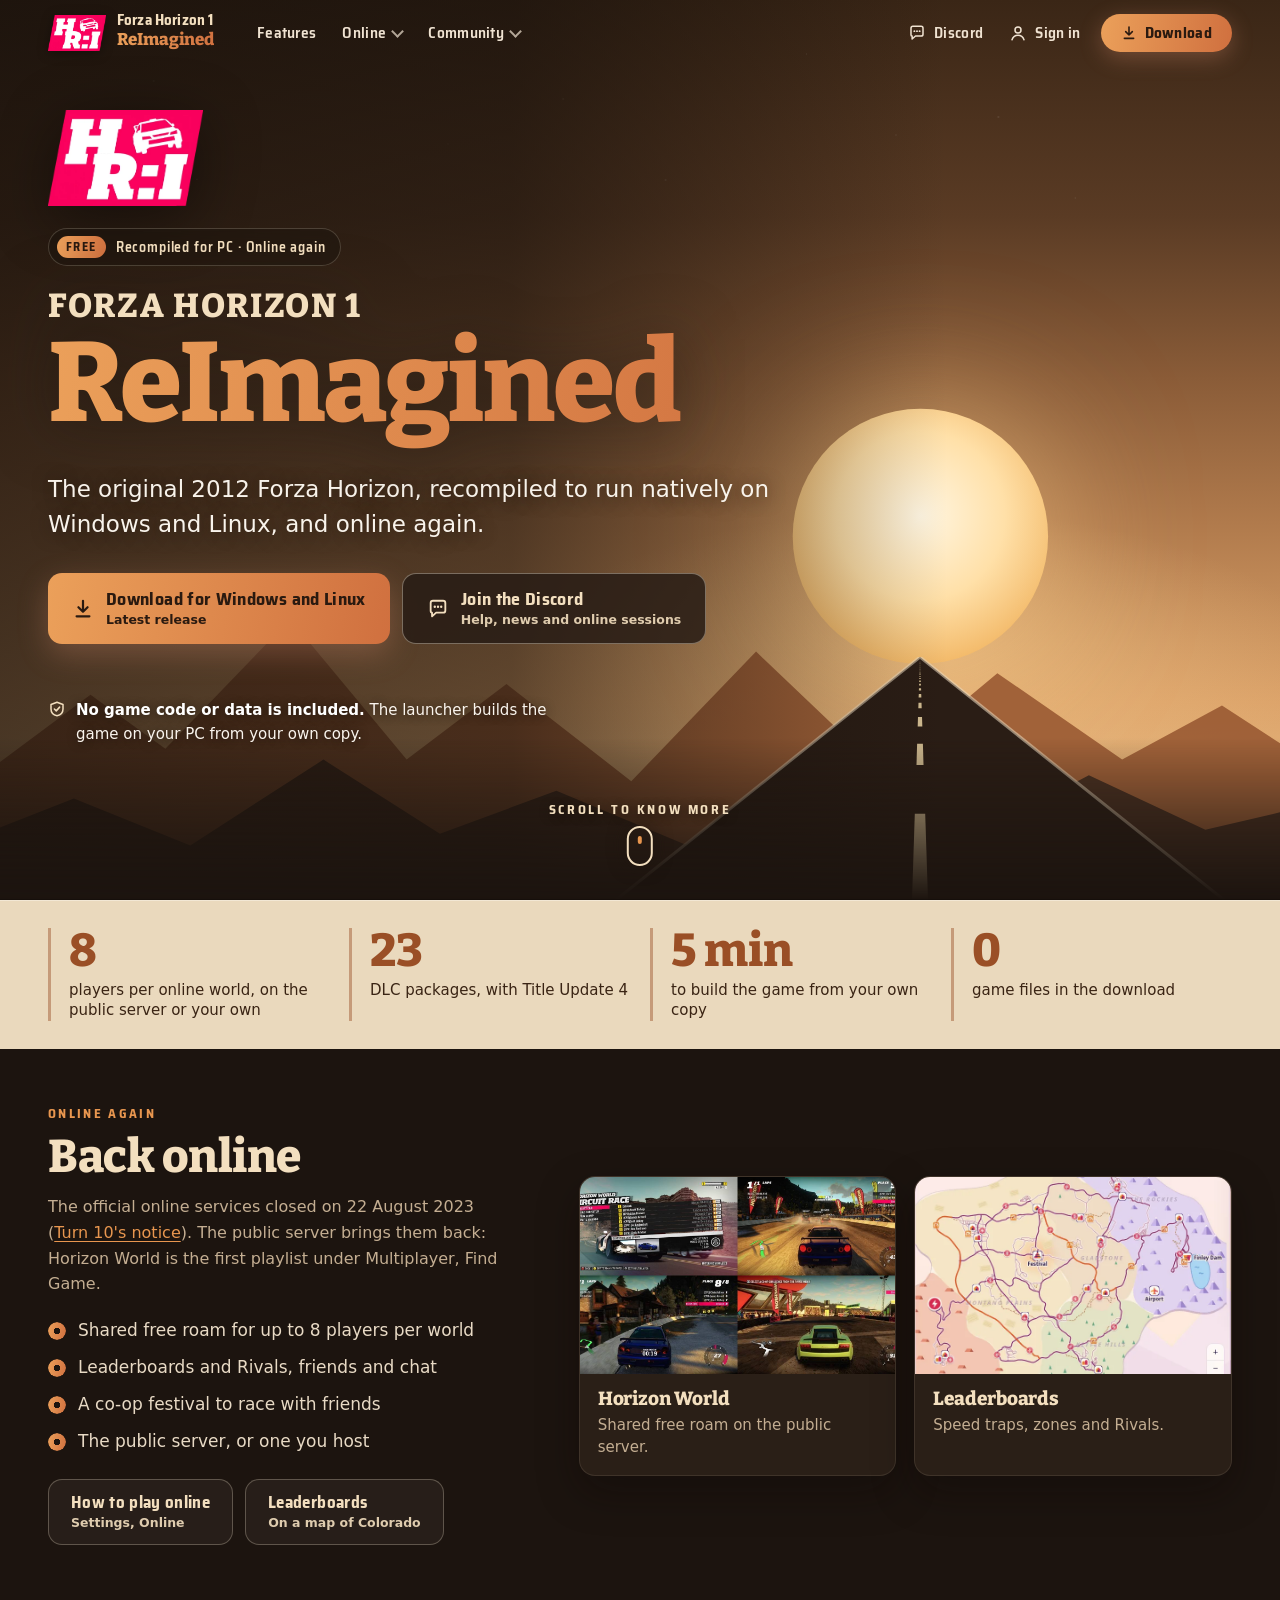
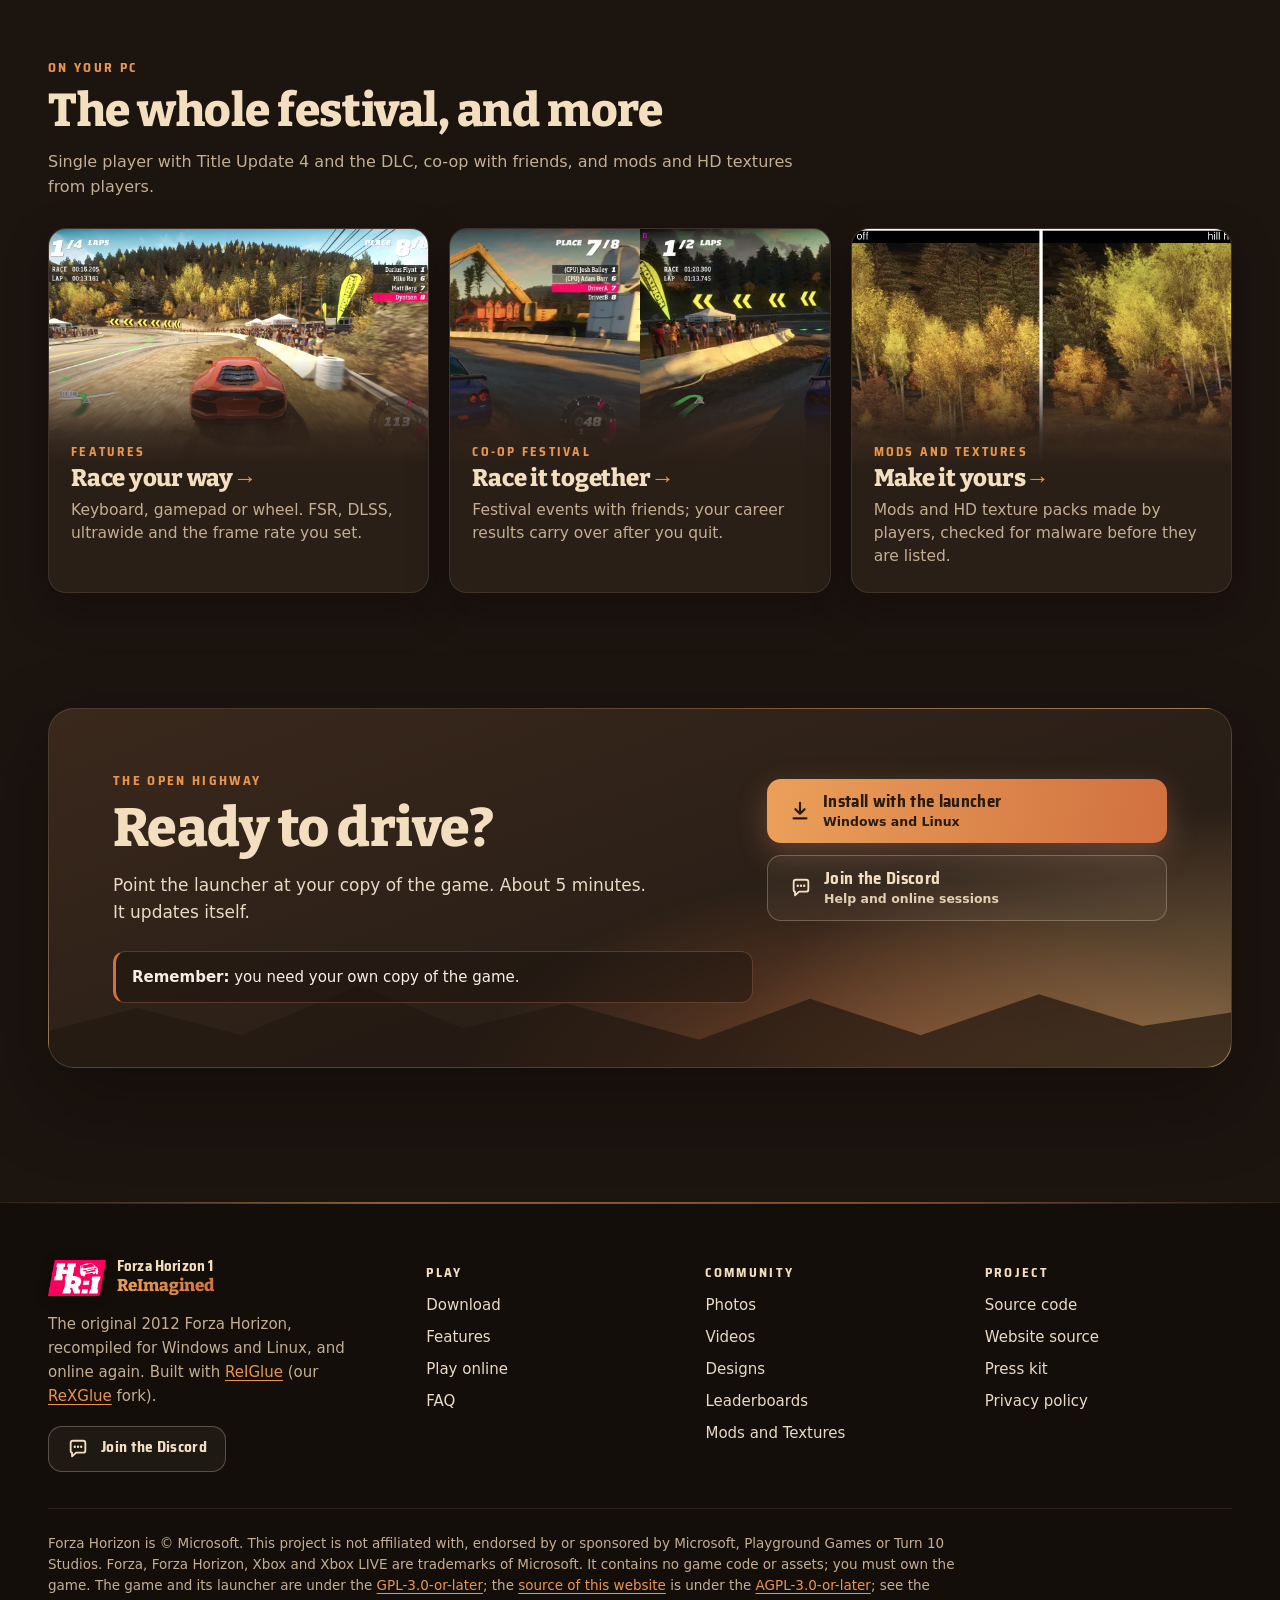
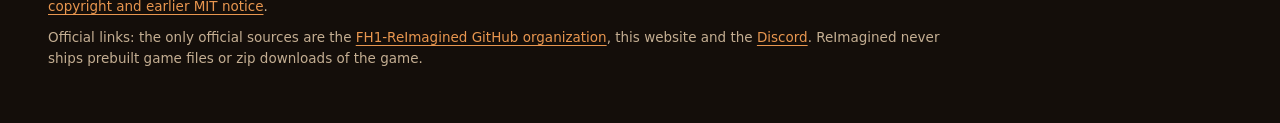
==== commit d57e1a21: "Share previews: a large picture for a link to any page, and checks for the previews and the sitemap " ====
--- a/index.html
+++ b/index.html
@@ -28,6 +28,10 @@
 <meta property="og:type" content="website">
 <meta property="og:url" content="https://forza.dyotson.dev/">
 <meta property="og:image" content="https://forza.dyotson.dev/images/social-preview.png">
+<meta property="og:image:width" content="1280">
+<meta property="og:image:height" content="640">
+<meta property="og:image:alt" content="The Forza Horizon 1: ReImagined logo beside the name and one line about the project">
+<meta property="og:site_name" content="Forza Horizon 1: ReImagined">
 <meta name="twitter:card" content="summary_large_image">
 <script type="application/ld+json">
 {
@@ -160,7 +164,7 @@
     </div>
     <ul class="cards media-pair" aria-label="Online play">
       <li><figure>
-        <button type="button" data-full="images/forza-horizon-world-online.jpg" data-cap="Online free roam"><img src="images/forza-horizon-world-online.jpg" srcset="images/forza-horizon-world-online-640.webp 640w, images/forza-horizon-world-online-960.webp 960w, images/forza-horizon-world-online.jpg 1280w" sizes="(max-width: 600px) 112vw, 480px" alt="The Horizon World online playlist lobby" width="1280" height="720" loading="lazy"></button>
+        <button type="button" data-full="images/forza-horizon-world-online.jpg" data-cap="Online free roam"><img src="images/forza-horizon-world-online.jpg" alt="The Horizon World online playlist lobby" width="1280" height="720" loading="lazy"></button>
         <figcaption><b>Horizon World</b>Shared free roam on the public server.</figcaption>
       </figure></li>
       <li><figure>
@@ -178,7 +182,7 @@
     </div>
     <ul class="tiles">
       <li><a class="tile" href="features.html">
-        <span class="tile-pic"><img src="images/forza-race.jpg" srcset="images/forza-race-640.webp 640w, images/forza-race-960.webp 960w, images/forza-race.jpg 1280w" sizes="(max-width: 600px) 112vw, (max-width: 1100px) 56vw, 565px" alt="" width="1280" height="720" loading="lazy"></span>
+        <span class="tile-pic"><img src="images/forza-race.jpg" alt="" width="1280" height="720" loading="lazy"></span>
         <span class="tile-body"><span class="tile-kicker">Features</span><b>Race your way</b><span>Keyboard, gamepad or wheel. FSR, DLSS, ultrawide and the frame rate you set.</span></span>
       </a></li>
       <li><a class="tile" href="features.html#extras">
@@ -186,7 +190,7 @@
         <span class="tile-body"><span class="tile-kicker">Co-op Festival</span><b>Race it together</b><span>Festival events with friends; your career results carry over after you quit.</span></span>
       </a></li>
       <li><a class="tile" href="mods.html">
-        <span class="tile-pic"><img src="images/hd-before-after.webp" srcset="images/hd-before-after-640.webp 640w, images/hd-before-after-960.webp 960w, images/hd-before-after.webp 1412w" sizes="(max-width: 600px) 196vw, (max-width: 1100px) 120vw, 990px" alt="" width="1412" height="450" loading="lazy"></span>
+        <span class="tile-pic"><img src="images/hd-before-after.webp" alt="" width="1412" height="450" loading="lazy"></span>
         <span class="tile-body"><span class="tile-kicker">Mods and Textures</span><b>Make it yours</b><span>Mods and HD texture packs made by players, checked for malware before they are listed.</span></span>
       </a></li>
     </ul>
--- a/style.css
+++ b/style.css
@@ -254,7 +254,8 @@
   display: inline-flex; flex-direction: column; justify-content: center; text-decoration: none; padding: 13px 22px; border-radius: 14px;
   font: 700 17px/1.15 var(--font-ui); letter-spacing: .02em; transition: transform .18s var(--ease), filter .18s, background-color .18s, border-color .18s;
 }
-.btn small { font: 600 12.5px/1.3 var(--font-body); letter-spacing: 0; opacity: .78; margin-top: 2px; }
+.btn small { font: 600 12.5px/1.3 var(--font-body); letter-spacing: 0; opacity: .9; margin-top: 2px; }
+.btn.primary small { opacity: 1; }
 .btn:hover { transform: translateY(-2px); }
 .btn.primary { color: var(--ink); background: var(--grad); box-shadow: 0 10px 30px rgba(223, 145, 116, .3); }
 .btn.primary:hover { color: var(--ink); filter: brightness(1.07); }
@@ -453,7 +454,7 @@
 @media (prefers-color-scheme: light) {
   .lb-page {
     --bg: #f6ecdc; --panel: rgba(255, 250, 242, .92); --border: #dcc8ad; --text: #3a2414; --muted: #6d5440; --cream: #4a2c18;
-    --orange: #a24a1c; --pink: #9c4520; --grad: linear-gradient(100deg, #b3561f, #8e3d1c);
+    --orange: #94421a; --pink: #9c4520; --grad: linear-gradient(100deg, #b3561f, #8e3d1c);
     --sky-top: #f0e0c6; --sky-bottom: #e2b27e; --ridge-far: #d9b892; --ridge-near: #cba37a;
     --select-bg: #ffffff; --state-error: #844b37;
     --map-sea: rgba(253, 251, 248, .55);
@@ -543,7 +544,7 @@
 .lb-chips { display: flex; flex-wrap: wrap; gap: 6px; padding-right: 0; }
 .lb-chip { font: inherit; font-size: 13px; font-weight: 700; display: inline-flex; align-items: center; gap: 7px; padding: 6px 11px; border-radius: 999px; cursor: pointer;
   color: var(--text); background: var(--panel); border: 1px solid var(--border); backdrop-filter: blur(8px); }
-.lb-chip[aria-pressed="false"] { opacity: .55; }
+.lb-chip[aria-pressed="false"] { opacity: .72; }
 .lb-chip[aria-pressed="false"] .dot { background: transparent !important; }
 .lb-chip .dot { width: 10px; height: 10px; border-radius: 50%; border: 2px solid var(--chip-ring); box-sizing: content-box; }
 .lb-chip .n { color: var(--muted); font-weight: 600; }
@@ -580,9 +581,11 @@
 .board-meta { color: var(--muted); font-size: 14px; margin: 0 0 8px; }
 .board-wrap { overflow-x: auto; }
 .board { width: 100%; border-collapse: collapse; font-variant-numeric: tabular-nums; }
-.board th, .board td { padding: 7px 8px; text-align: left; border-bottom: 1px solid var(--border); }
+.board th, .board td { padding: 7px 6px; text-align: left; border-bottom: 1px solid var(--border); }
 .board thead th { color: var(--muted); font-size: 13px; font-weight: 700; white-space: nowrap; }
-.board td:first-child, .board th:first-child { text-align: right; color: var(--orange); font-weight: 800; width: 2.6em; }
+/* "Driver and car" may wrap: kept on one line it made the table wider than the side panel (a sideways scrollbar). */
+.board thead th:nth-child(3) { white-space: normal; }
+.board td:first-child, .board th:first-child { text-align: right; color: var(--orange); font-weight: 800; width: 2em; }
 .board .num { text-align: right; white-space: nowrap; font-weight: 700; color: var(--cream); }
 .board .who { overflow-wrap: anywhere; }
 .board td:last-child { white-space: nowrap; font-size: 14px; color: var(--muted); }
@@ -590,7 +593,8 @@
 .board tbody tr:nth-child(-n+3) td:first-child { color: var(--pink); }
 .board-state { padding: 18px 0; color: var(--muted); }
 .board-state.error { color: var(--state-error); }
-@media (max-width: 1100px) { .lb-panel .board .opt { display: none; } }
+/* The side panel is under 400px wide up to 1360px: no room for the date there. */
+@media (max-width: 1360px) { .lb-panel .board .opt { display: none; } }
 @media (max-width: 900px) {
   .lb-grid { grid-template-columns: minmax(0, 1fr); }
   .lb-canvas { aspect-ratio: auto; height: min(62vh, 560px); max-height: none; }
@@ -610,7 +614,9 @@
   .lb-canvas { --pin-k: .8; }
   .lb-pin-event { --pin-k: .7; }
   .lb-panel .board .opt { display: none; }
-  .board th, .board td { padding: 8px 6px; }
+  .lb-page .lb-panel { padding: 16px 14px; }
+  .board th, .board td { padding: 8px 4px; }
+  .board .num { font-size: 15px; }
 }
 @media (prefers-reduced-motion: reduce) {
   .lb-pin .pin-in { transition: none; }
@@ -713,7 +719,7 @@
 .tile-pic { position: relative; overflow: hidden; aspect-ratio: 16 / 10; background: var(--surface-2); }
 .tile-pic img { display: block; width: 100%; height: 100%; object-fit: cover; transition: transform .6s var(--ease); }
 .tile:hover .tile-pic img { transform: scale(1.05); }
-.tile-pic::after { content: ""; position: absolute; inset: 0; background: linear-gradient(180deg, transparent 55%, rgba(46, 33, 25, .9)); }
+.tile-pic::after { content: ""; position: absolute; inset: 0; background: linear-gradient(180deg, transparent 55%, rgba(46, 33, 25, .9) 86%, var(--surface)); }
 .tile-body { display: flex; flex-direction: column; gap: 6px; padding: 4px 22px 24px; margin-top: -26px; position: relative; z-index: 1; flex: 1; }
 .tile-kicker { color: var(--orange); font: 700 12.5px/1.2 var(--font-ui); letter-spacing: .18em; text-transform: uppercase; }
 .tile b { color: var(--cream); font: 800 24px/1.15 var(--font-headline); letter-spacing: -.01em; }
@@ -769,13 +775,6 @@
 .shots.photos.all { grid-template-columns: repeat(auto-fill, minmax(min(100%, 300px), 1fr)); }
 .photo-state, .design-state { color: var(--muted); margin: 10px 2px 0; }
 .photo-state.error, .design-state.error { color: #faede8; }
-/* While the photos or the designs load (aria-busy, in the page and taken off by photos.js and
-   designs.js) the "Loading..." line keeps a screen of room below it, and a player's page and the
-   Online page keep their footer below the fold: nothing jumps when the list comes in. (Not the
-   videos: while there are none, the room would only close again.) */
-.js [data-photos-live][aria-busy="true"] + .photo-state,
-.js [data-designs-type][aria-busy="true"] + .design-state { min-height: 100vh; }
-.js main:has([data-photos-owner][aria-busy="true"], [data-designs="3"][aria-busy="true"]) { min-height: 100vh; }
 
 /* ---- community videos (videos.js): the photos' cards, with a play button and the length ---- */
 .shots.videos li > button { cursor: pointer; }
@@ -833,6 +832,7 @@
 .tabs [role="tab"]:hover { border-color: var(--orange); background: rgba(228, 150, 87, .12); }
 .tabs [role="tab"][aria-selected="true"] { color: var(--ink); background: var(--grad); border-color: transparent; }
 .tabs .n { font-weight: 700; font-size: 13px; opacity: .75; }
+.tabs [role="tab"][aria-selected="true"] .n { opacity: 1; }
 .tabs .n:empty { display: none; }
 .board-controls { display: flex; flex-wrap: wrap; gap: 12px; margin: 0 0 14px; }
 .board-controls label { display: flex; flex-direction: column; gap: 5px; font: 700 13px/1.2 var(--font-ui); letter-spacing: .06em; color: var(--muted); flex: 1 1 180px; min-width: 0; }
@@ -874,7 +874,7 @@
 .rating { display: inline-flex; align-items: baseline; gap: 5px; color: var(--soft); font-weight: 700; }
 .rating small { color: var(--muted); font-size: 12.5px; font-weight: 600; }
 .rating.none { color: var(--muted); font-weight: 600; }
-.rating-stars { --r: 0; position: relative; display: inline-block; font-size: 14px; line-height: 1; white-space: nowrap; color: rgba(241, 227, 206, .25); }
+.rating-stars { --r: 0; position: relative; display: inline-block; font-size: 14px; line-height: 1; white-space: nowrap; color: rgba(241, 227, 206, .45); }
 .rating-stars .on { position: absolute; left: 0; top: 0; width: calc(var(--r) * 20%); overflow: hidden; color: var(--orange); }
 .design-code { display: grid; grid-template-columns: minmax(0, 1fr) auto; align-items: center; gap: 6px 8px; margin-top: auto; padding-top: 12px; border-top: 1px solid var(--line); }
 .design-code .k { grid-column: 1 / -1; color: var(--orange); font: 700 11.5px/1.2 var(--font-ui); letter-spacing: .16em; text-transform: uppercase; }
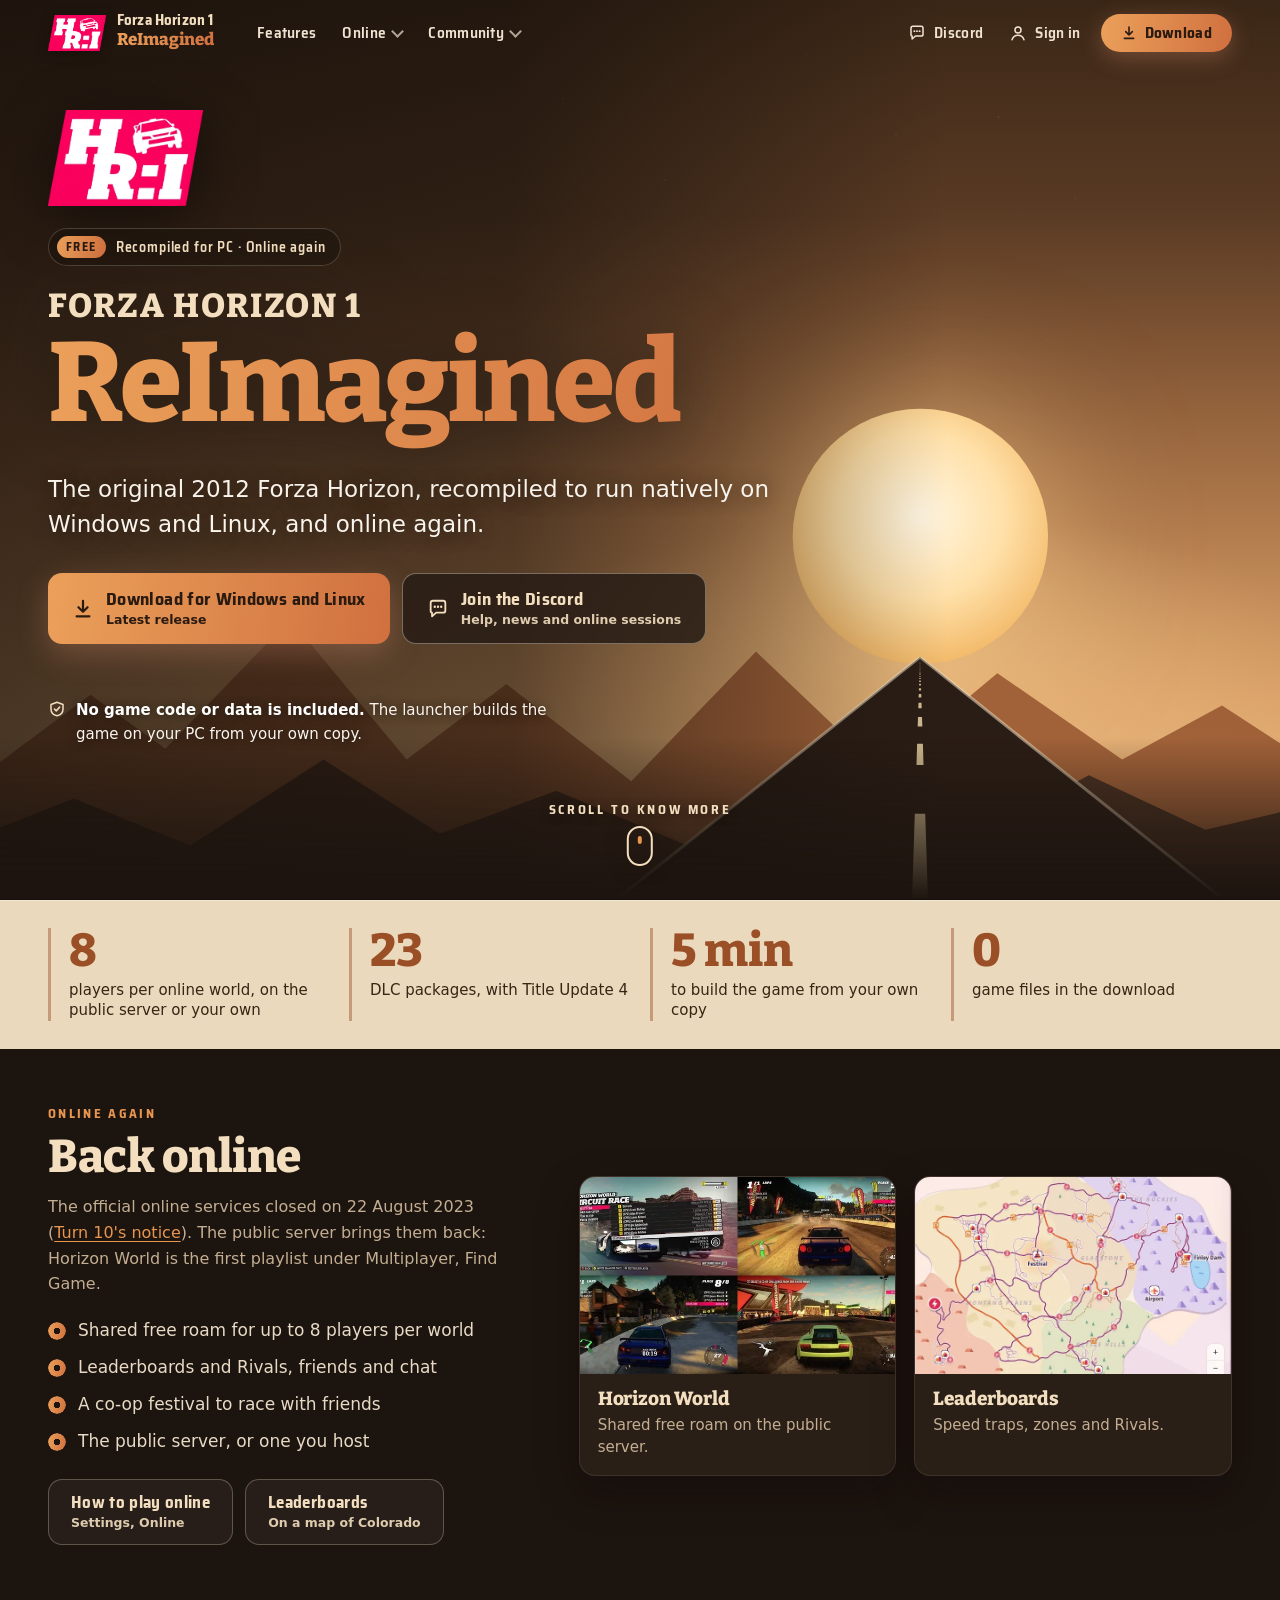
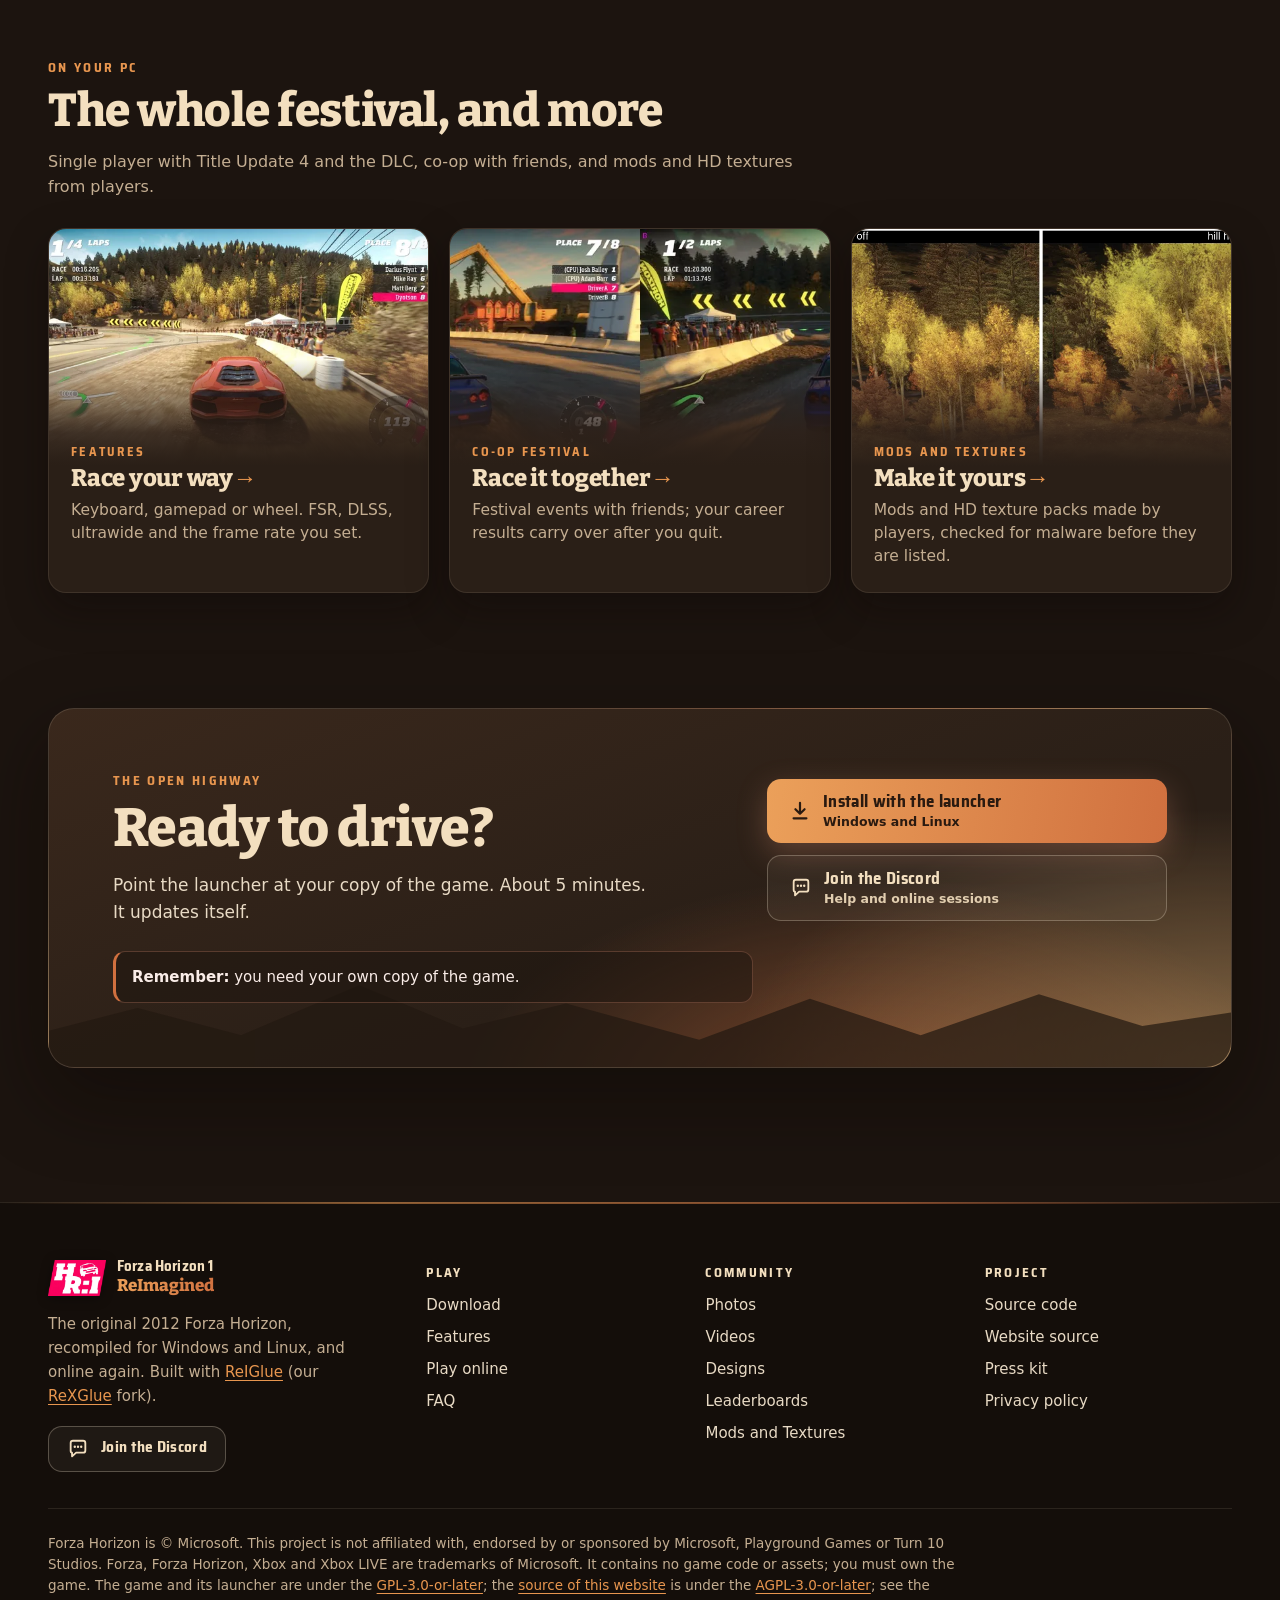
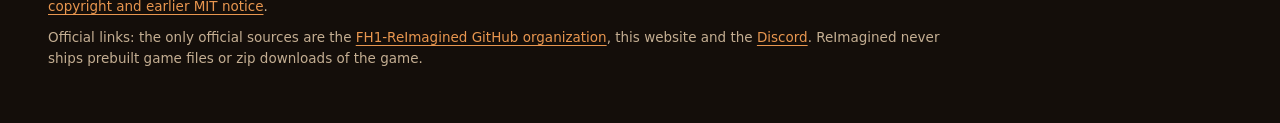
==== commit 55625cdc: "Robustness and weight: smaller copies of the big screenshots, no jump when the photos and designs co" ====
--- a/index.html
+++ b/index.html
@@ -164,7 +164,7 @@
     </div>
     <ul class="cards media-pair" aria-label="Online play">
       <li><figure>
-        <button type="button" data-full="images/forza-horizon-world-online.jpg" data-cap="Online free roam"><img src="images/forza-horizon-world-online.jpg" alt="The Horizon World online playlist lobby" width="1280" height="720" loading="lazy"></button>
+        <button type="button" data-full="images/forza-horizon-world-online.jpg" data-cap="Online free roam"><img src="images/forza-horizon-world-online.jpg" srcset="images/forza-horizon-world-online-640.webp 640w, images/forza-horizon-world-online-960.webp 960w, images/forza-horizon-world-online.jpg 1280w" sizes="(max-width: 600px) 112vw, 480px" alt="The Horizon World online playlist lobby" width="1280" height="720" loading="lazy"></button>
         <figcaption><b>Horizon World</b>Shared free roam on the public server.</figcaption>
       </figure></li>
       <li><figure>
@@ -182,7 +182,7 @@
     </div>
     <ul class="tiles">
       <li><a class="tile" href="features.html">
-        <span class="tile-pic"><img src="images/forza-race.jpg" alt="" width="1280" height="720" loading="lazy"></span>
+        <span class="tile-pic"><img src="images/forza-race.jpg" srcset="images/forza-race-640.webp 640w, images/forza-race-960.webp 960w, images/forza-race.jpg 1280w" sizes="(max-width: 600px) 112vw, (max-width: 1100px) 56vw, 565px" alt="" width="1280" height="720" loading="lazy"></span>
         <span class="tile-body"><span class="tile-kicker">Features</span><b>Race your way</b><span>Keyboard, gamepad or wheel. FSR, DLSS, ultrawide and the frame rate you set.</span></span>
       </a></li>
       <li><a class="tile" href="features.html#extras">
@@ -190,7 +190,7 @@
         <span class="tile-body"><span class="tile-kicker">Co-op Festival</span><b>Race it together</b><span>Festival events with friends; your career results carry over after you quit.</span></span>
       </a></li>
       <li><a class="tile" href="mods.html">
-        <span class="tile-pic"><img src="images/hd-before-after.webp" alt="" width="1412" height="450" loading="lazy"></span>
+        <span class="tile-pic"><img src="images/hd-before-after.webp" srcset="images/hd-before-after-640.webp 640w, images/hd-before-after-960.webp 960w, images/hd-before-after.webp 1412w" sizes="(max-width: 600px) 196vw, (max-width: 1100px) 120vw, 990px" alt="" width="1412" height="450" loading="lazy"></span>
         <span class="tile-body"><span class="tile-kicker">Mods and Textures</span><b>Make it yours</b><span>Mods and HD texture packs made by players, checked for malware before they are listed.</span></span>
       </a></li>
     </ul>
--- a/style.css
+++ b/style.css
@@ -775,6 +775,13 @@
 .shots.photos.all { grid-template-columns: repeat(auto-fill, minmax(min(100%, 300px), 1fr)); }
 .photo-state, .design-state { color: var(--muted); margin: 10px 2px 0; }
 .photo-state.error, .design-state.error { color: #faede8; }
+/* While the photos or the designs load (aria-busy, in the page and taken off by photos.js and
+   designs.js) the "Loading..." line keeps a screen of room below it, and a player's page and the
+   Online page keep their footer below the fold: nothing jumps when the list comes in. (Not the
+   videos: while there are none, the room would only close again.) */
+.js [data-photos-live][aria-busy="true"] + .photo-state,
+.js [data-designs-type][aria-busy="true"] + .design-state { min-height: 100vh; }
+.js main:has([data-photos-owner][aria-busy="true"], [data-designs="3"][aria-busy="true"]) { min-height: 100vh; }
 
 /* ---- community videos (videos.js): the photos' cards, with a play button and the length ---- */
 .shots.videos li > button { cursor: pointer; }
